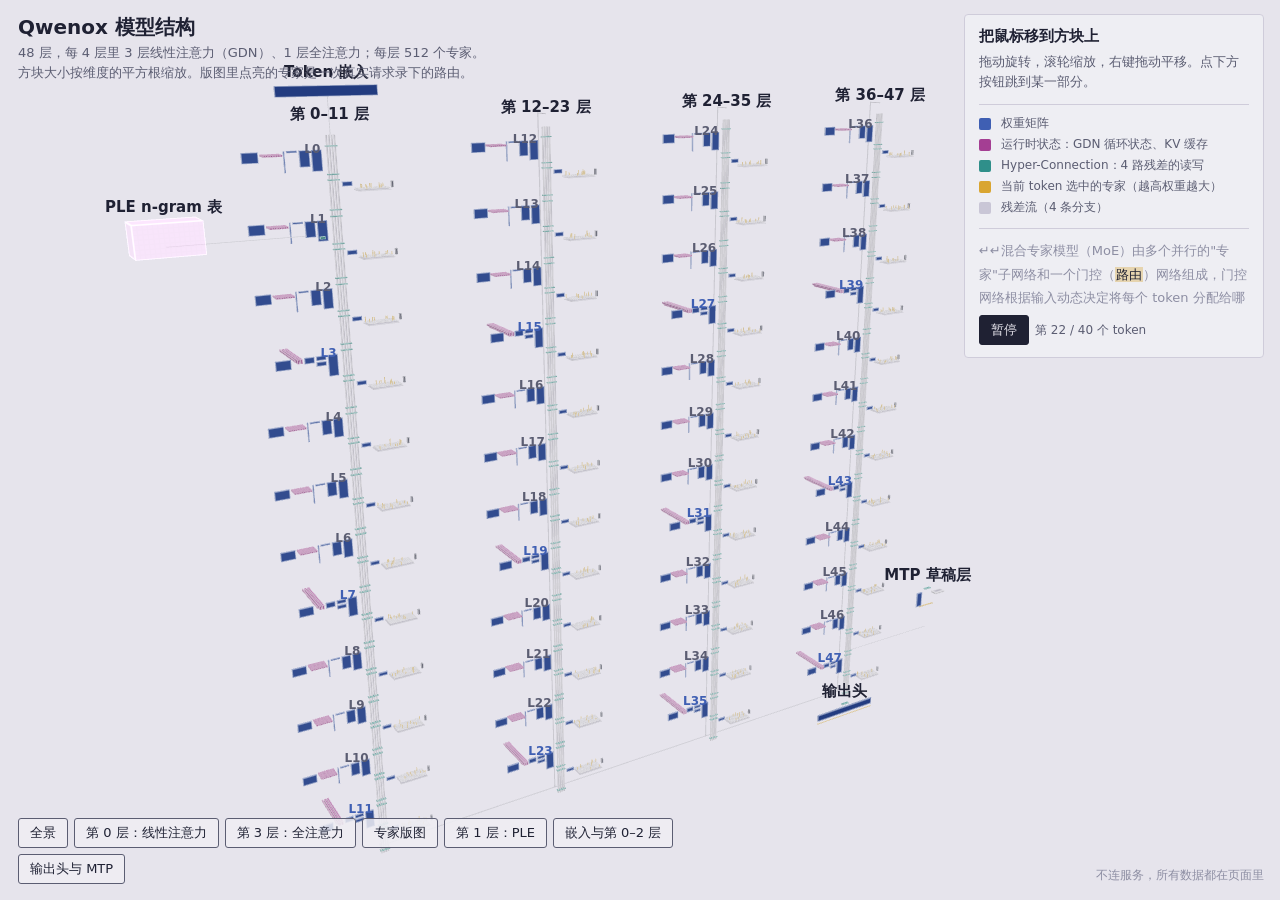
==== src/api/static/viz-model.html @ 62e860eb "api: 可视化页面由 API 托管（/viz-live、/viz-model）+ 控制台入口 运行视图与模型结构 3D 页挪到 src/api/static/（编译时嵌入），控制台底部 导航新增「运" ====
<!doctype html>
<html lang="zh-CN">
<head>
<meta charset="utf-8">
<meta name="viewport" content="width=device-width, initial-scale=1">
<title>Qwenox 模型结构</title>
<style>
:root {
  color-scheme: light;
  --wafer: #e6e4ec; --ink: #1f2133; --ink2: #5b5d72; --ink3: #8d8ea3;
  --line: #cfccda; --panel: rgba(239,238,244,.94);
  --blue: #3f5fb3; --mag: #a43e93; --teal: #2f8f8a; --gold: #d9a531;
  font-family: "PingFang SC", "Hiragino Sans GB", "Microsoft YaHei", system-ui, sans-serif;
  font-variant-numeric: tabular-nums;
}
* { box-sizing: border-box; }
html, body { margin: 0; height: 100%; background: var(--wafer); color: var(--ink); overflow: hidden; font-size: 14px; }
canvas#gl { position: fixed; inset: 0; width: 100%; height: 100%; display: block; cursor: grab; }
canvas#gl.drag { cursor: grabbing; }
#labels { position: fixed; inset: 0; pointer-events: none; overflow: hidden; }
.lb { position: absolute; transform: translate(-50%, -100%); white-space: nowrap; font-size: 12px; color: var(--ink2); }
.lb.sec { font-size: 15px; font-weight: 600; color: var(--ink); }
.lb.ly { font-size: 12px; font-weight: 600; color: var(--ink2); transform: translate(-100%, -50%); }
.lb.ly.qsa { color: var(--blue); }

header { position: fixed; left: 18px; top: 14px; max-width: 520px; pointer-events: none; }
h1 { font-size: 20px; font-weight: 600; margin: 0 0 2px; }
header p { margin: 0; color: var(--ink2); font-size: 13px; line-height: 1.5; }

nav { position: fixed; left: 18px; bottom: 16px; display: flex; gap: 6px; flex-wrap: wrap; max-width: 60vw; }
button {
  font: inherit; font-size: 13px; padding: 5px 11px; border: 1px solid var(--ink2);
  background: rgba(239,238,244,.85); color: var(--ink); border-radius: 3px; cursor: pointer;
}
button[aria-pressed=true] { background: var(--ink); color: var(--wafer); border-color: var(--ink); }
:focus-visible { outline: 2px solid var(--blue); outline-offset: 2px; }

aside { position: fixed; right: 16px; top: 14px; width: 300px; background: var(--panel); border: 1px solid var(--line); border-radius: 4px; padding: 12px 14px; }
aside h2 { font-size: 15px; margin: 0 0 4px; font-weight: 600; }
aside .shape { color: var(--blue); font-size: 13px; margin-bottom: 6px; }
aside .desc { color: var(--ink2); font-size: 13px; line-height: 1.55; }
.legend { margin-top: 12px; padding-top: 10px; border-top: 1px solid var(--line); display: grid; grid-template-columns: 14px 1fr; gap: 4px 8px; font-size: 12px; color: var(--ink2); align-items: center; }
.legend i { width: 12px; height: 12px; border-radius: 2px; display: block; }
.tok { margin-top: 12px; padding-top: 10px; border-top: 1px solid var(--line); font-size: 13px; }
.tok .line { line-height: 1.8; color: var(--ink3); word-break: break-all; }
.tok .line b { color: var(--ink); background: rgba(217,165,49,.35); font-weight: 400; padding: 0 1px; }
.tok .ctl { display: flex; gap: 6px; margin-top: 6px; align-items: center; color: var(--ink2); font-size: 12px; }
.hint { position: fixed; right: 16px; bottom: 16px; color: var(--ink3); font-size: 12px; text-align: right; line-height: 1.5; }
.nogl { position: fixed; inset: 0; display: none; place-items: center; color: var(--ink2); }
</style>
</head>
<body>
<canvas id="gl"></canvas>
<div id="labels"></div>
<header>
  <h1>Qwenox 模型结构</h1>
  <p>48 层，每 4 层里 3 层线性注意力（GDN）、1 层全注意力；每层 512 个专家。<br>方块大小按维度的平方根缩放。版图里点亮的专家是一次真实请求录下的路由。</p>
</header>
<aside>
  <h2 id="i-name">把鼠标移到方块上</h2>
  <div class="shape" id="i-shape"></div>
  <div class="desc" id="i-desc">拖动旋转，滚轮缩放，右键拖动平移。点下方按钮跳到某一部分。</div>
  <div class="legend">
    <i style="background:#3f5fb3"></i><span>权重矩阵</span>
    <i style="background:#a43e93"></i><span>运行时状态：GDN 循环状态、KV 缓存</span>
    <i style="background:#2f8f8a"></i><span>Hyper-Connection：4 路残差的读写</span>
    <i style="background:#d9a531"></i><span>当前 token 选中的专家（越高权重越大）</span>
    <i style="background:#c9c6d6"></i><span>残差流（4 条分支）</span>
  </div>
  <div class="tok">
    <div class="line" id="tokline"></div>
    <div class="ctl"><button id="play" type="button" aria-pressed="true">暂停</button><span id="tokinfo"></span></div>
  </div>
</aside>
<nav id="nav"></nav>
<div class="hint">不连服务，所有数据都在页面里</div>
<div class="nogl" id="nogl">这个浏览器没有 WebGL2，无法显示 3D 视图。</div>

<script>
"use strict";
const ROUTES = [{"t":"\n\n","e":[333,351,214,249,315,109,261,90,88,148,32,383,97,235,74,193,400,206,130,306,372,357,5,89,114,222,295,4,59,60,249,182,205,408,335,394,177,269,293,507,465,325,506,156,28,344,252,59,496,257,236,468,292,98,263,446,436,49,142,190,112,285,165,13,144,201,185,233,283,505,438,242,288,158,452,60,199,239,191,163,175,87,191,11,283,449,425,458,319,262,443,111,361,58,68,376,214,142,502,139,177,203,240,28,107,495,126,508,211,263,371,273,197,234,165,154,189,84,48,456,459,228,37,290,390,160,63,288,217,265,286,385,50,352,387,91,93,273,423,461,127,476,486,383,506,212,314,335,14,473,289,346,169,306,6,426,494,178,193,199,480,23,278,91,299,163,243,189,231,58,381,372,68,488,499,305,72,422,61,209,49,212,370,471,184,264,211,91,250,291,145,26,192,377,315,37,174,162,170,31,344,258,55,457,15,109,78,507,477,287,508,100,215,418,255,474,150,392,220,131,81,345,223,41,30,195,287,293,57,86,390,0,118,146,257,82,233,163,356,372,283,175,131,87,191,11,115,509,318,449,443,361,111,58,130,395,376,214,0,142,211,177,263,424,400,240,82,445,157,330,197,181,456,234,270,346,84,371,388,406,459,217,265,160,288,140,228,390,290,234,385,50,352,423,37,427,286,328,101,93,476,383,314,82,160,127,47,212,486,33,169,185,449,70,193,37,346,22,100,272,163,480,91,23,333,405,216,399,235,403,68,488,265,72,299,305,272,499,61,372,91,212,370,250,305,291,184,264,211,471,26,63,37,145,212,225,277,315,162,356,507,170,287,34,155,335,401,215,65,78,508,215,100,220,232,41,287,464,91,474,293,81,287,77,175,78,270,264,223,114,95,390,185,114,105,292,462,234,120,257,151,91,280,222,311,349,434,240,76,56,48,226,449,437,16,5,266,435,441,253,220,393,87,212,432,287,309,259,471,323,226,177,293,290,186,199,85,346,325,355,263,222,277,56,3,276,423,309,218,180,329,271,139,256,236,463,192,92,58,195,171,306,449,238,137,49,160,485,173,183,430,197,5,198,130,32,116,191,267,312],"w":[111,38,23,21,17,13,12,11,5,5,59,51,38,22,19,17,14,13,13,9,87,47,24,21,17,14,13,12,11,10,39,39,38,34,22,22,20,17,16,9,53,43,33,25,21,18,17,16,15,14,51,36,34,22,21,20,18,18,18,17,51,44,41,30,21,16,14,14,13,11,71,31,23,23,22,20,18,18,18,11,49,43,41,34,23,19,15,12,10,10,42,38,32,31,25,24,21,18,15,11,49,38,33,29,23,18,18,16,16,15,73,35,29,21,18,17,17,15,15,15,75,37,25,24,19,18,18,17,12,10,60,40,35,29,20,18,16,16,13,9,50,37,30,26,23,22,21,17,15,13,42,40,30,26,26,22,19,18,17,14,42,40,29,29,24,23,20,19,14,14,36,35,33,33,26,23,20,19,17,11,38,35,34,30,29,27,21,19,12,11,72,41,23,23,19,18,17,15,14,14,46,46,29,29,27,21,17,17,15,9,52,49,43,23,21,16,14,13,13,12,38,32,32,29,27,25,23,23,15,12,58,37,29,26,25,22,15,15,15,13,35,31,29,28,26,24,24,23,19,18,73,36,34,29,17,14,14,13,13,12,118,24,24,16,15,15,12,11,10,10,49,48,35,24,22,20,18,14,13,12,52,42,38,29,24,18,17,13,13,10,36,35,34,31,30,21,20,20,15,14,53,46,43,25,18,16,14,14,13,12,100,26,24,21,18,17,16,13,10,10,57,51,28,22,21,19,17,16,12,12,41,30,29,27,26,25,21,20,18,17,40,35,33,26,25,22,19,19,19,18,66,37,25,21,20,18,18,17,17,16,56,50,34,28,24,14,13,12,12,11,45,40,32,30,27,22,16,15,14,14,37,34,28,26,25,23,23,22,19,18,52,36,26,23,22,20,19,19,19,19,43,35,30,29,23,20,19,19,19,17,45,43,28,25,23,23,20,17,17,15,52,42,27,26,23,21,20,15,15,13,45,39,27,26,23,21,19,19,18,18,48,35,33,29,24,23,19,16,14,13,46,29,27,24,23,22,22,21,20,20,40,30,25,25,25,24,23,23,21,19,49,41,36,29,20,19,16,16,15,14]},{"t":"混合","e":[365,374,440,173,187,344,47,397,93,113,459,104,352,205,60,225,369,474,320,157,371,430,96,503,18,86,167,316,349,36,49,103,437,363,45,120,68,130,142,289,272,482,436,266,104,30,221,505,129,113,212,322,85,491,405,355,134,293,210,387,486,285,325,297,267,95,103,148,218,56,35,509,195,2,401,78,508,71,363,471,365,308,49,181,470,355,175,191,183,422,258,67,17,446,71,68,463,286,304,361,176,345,173,393,130,240,177,163,331,361,9,234,371,270,84,500,197,249,456,165,459,290,145,444,52,228,177,63,82,265,423,50,385,399,473,264,427,461,286,352,127,383,160,476,486,82,314,249,500,33,169,70,449,346,22,193,322,37,166,100,480,91,216,163,333,8,399,405,235,454,488,68,299,381,265,499,61,305,72,374,185,314,80,211,405,284,212,305,370,264,26,145,37,315,63,225,434,30,170,22,258,170,344,155,507,78,65,17,34,55,215,286,508,100,471,43,498,279,98,463,423,392,252,480,456,279,287,412,301,344,234,292,0,233,257,434,185,105,356,118,318,470,131,175,160,463,283,115,57,12,443,71,111,427,194,361,376,0,67,395,400,211,393,345,176,240,173,263,177,416,9,181,197,234,456,270,38,346,214,422,265,459,145,444,288,52,160,228,290,182,328,352,427,101,506,423,50,390,37,385,383,476,299,47,160,33,82,249,500,365,169,391,185,449,220,51,22,221,291,193,244,91,163,216,480,300,405,403,333,399,488,72,272,381,466,61,68,299,499,265,379,185,345,473,450,80,314,196,289,418,328,502,347,263,31,25,428,45,138,162,170,34,155,401,65,6,202,470,298,369,286,471,279,498,4,200,473,129,162,448,423,480,392,252,310,356,431,130,380,286,234,114,103,245,120,185,352,496,258,48,280,311,48,318,352,100,492,56,150,349,16,19,348,328,21,384,37,272,289,286,402,250,266,235,272,392,270,108,64,203,293,166,380,226,493,145,353,289,193,338,30,202,90,160,111,438,76,402,378,170,488,139,487,236,256,177,293,60,113,367,139,247,111,279,232,379,300,330,403,151,486,211,308,35,443,219,116,129,399,242],"w":[42,38,30,26,21,21,20,20,19,18,51,32,29,28,26,21,19,19,15,15,48,44,35,30,20,18,16,16,14,13,60,36,32,23,22,19,17,16,15,15,114,22,20,18,14,14,14,14,13,12,57,36,35,20,19,19,18,18,17,16,72,43,35,26,15,14,14,13,12,11,45,39,29,27,26,25,18,16,15,15,32,31,28,26,24,24,24,24,23,19,40,34,30,29,25,24,23,18,17,16,43,42,30,29,26,25,17,17,13,13,61,48,36,24,16,15,14,14,14,13,50,32,31,25,22,20,19,19,19,17,40,39,38,26,20,20,19,18,18,18,46,40,32,30,23,21,20,15,14,13,64,40,37,23,20,15,14,14,13,13,52,37,36,33,20,17,16,15,15,14,38,32,27,26,25,23,23,22,20,19,57,30,25,23,22,21,21,20,19,18,73,37,23,23,18,18,18,17,14,13,55,49,27,26,25,23,13,13,12,11,40,39,37,32,21,20,19,17,16,16,53,33,30,27,25,22,18,17,16,15,51,35,30,22,22,21,21,20,17,15,33,31,30,28,28,22,21,21,20,20,71,27,25,25,21,18,18,18,16,15,35,34,32,31,31,23,21,19,15,13,44,42,32,32,25,24,16,14,13,12,37,36,34,32,25,21,19,17,17,17,67,27,26,26,25,21,19,15,15,15,45,34,28,26,25,25,22,18,16,16,82,44,22,19,17,16,14,14,13,13,31,30,29,28,26,25,25,24,22,15,46,35,29,28,24,23,22,18,17,14,53,36,31,28,23,19,18,17,15,15,35,33,31,27,23,23,22,22,21,19,72,52,34,22,15,14,12,12,12,11,58,46,26,24,22,21,15,15,14,14,64,54,30,23,17,15,14,14,12,12,56,39,29,26,21,20,20,17,14,14,71,36,26,23,21,16,16,16,15,15,37,37,33,29,28,27,22,15,14,14,67,35,28,21,20,20,19,17,15,14,47,37,25,24,21,21,20,20,20,20,64,29,28,20,20,20,20,20,18,17,52,36,23,22,21,21,21,20,20,19,77,26,20,20,20,20,19,18,18,17,55,41,39,22,20,19,17,15,14,13]},{"t":"专家","e":[123,343,386,398,314,365,64,92,51,47,352,143,459,474,45,185,267,93,467,429,96,86,192,260,167,138,265,267,302,408,49,103,363,45,437,120,66,132,68,341,272,482,505,30,266,213,221,129,48,97,322,405,212,85,387,491,363,293,355,497,384,486,39,297,248,296,267,325,46,215,35,401,195,78,509,364,2,37,363,237,199,355,217,492,112,249,237,507,331,440,274,262,420,17,49,302,337,126,259,183,307,351,317,234,143,282,365,361,346,50,168,87,392,33,86,438,194,246,170,178,51,216,151,10,318,40,466,165,2,0,40,394,485,92,167,344,36,370,187,173,498,300,56,462,341,46,93,292,348,320,211,51,220,495,321,291,494,262,310,65,28,470,250,187,300,482,175,297,220,440,463,401,215,16,442,90,457,81,187,152,418,379,484,270,80,280,366,161,392,487,147,45,314,307,81,24,19,100,281,510,34,170,310,437,349,459,155,369,298,148,471,478,286,438,4,359,370,479,162,386,423,252,310,480,25,380,260,431,102,503,185,114,120,103,245,162,496,477,172,292,199,355,440,237,492,112,365,249,217,427,262,302,274,49,420,160,17,337,471,242,307,365,317,50,351,293,143,361,234,346,87,168,392,33,86,201,246,177,438,193,51,151,318,216,177,10,40,2,372,46,40,485,92,502,253,435,344,418,200,296,56,300,341,130,299,46,93,320,498,262,211,321,220,51,495,216,494,65,262,249,300,28,250,470,482,220,187,175,297,433,16,463,401,102,224,457,90,215,187,442,379,418,80,484,270,366,252,280,161,345,151,347,45,328,502,307,428,147,331,81,34,170,470,401,155,369,202,362,65,6,286,471,279,4,146,162,478,386,370,348,423,392,480,252,25,310,260,380,3,130,114,234,103,245,496,185,120,228,104,337,280,222,349,56,352,318,165,311,502,100,16,19,83,328,348,272,436,253,117,125,266,235,402,98,250,108,478,109,244,493,293,166,220,177,494,319,493,193,42,145,30,203,3,111,90,402,66,138,107,360,488,139,386,509,256,236,177,487,60,98,108,139,306,328,379,300,163,302,232,485,219,486,129,503,5,443,211,462,35,367],"w":[44,36,34,25,23,22,21,17,17,16,79,33,32,31,15,14,14,13,12,12,43,35,28,25,24,22,20,20,19,19,79,39,25,22,21,18,14,14,12,11,121,26,16,15,15,14,12,12,12,11,51,43,31,23,21,21,17,16,16,15,80,38,30,21,16,15,15,14,13,13,70,48,34,30,23,13,12,9,8,8,82,77,18,12,12,12,12,10,10,10,38,33,28,28,25,24,23,23,20,13,82,28,23,22,18,18,17,17,16,14,50,35,27,26,26,21,19,19,17,15,43,37,28,27,25,22,22,21,16,15,82,33,28,27,23,14,13,12,11,11,68,41,35,25,19,18,14,13,13,11,40,38,36,29,28,19,17,17,16,16,46,36,30,26,25,25,19,17,16,15,49,39,32,29,21,21,18,17,15,15,52,42,31,24,24,22,22,14,12,11,45,40,34,27,26,21,17,15,15,14,76,45,25,21,18,17,15,15,12,12,76,29,27,23,21,21,18,15,14,13,57,32,30,24,23,20,20,20,14,14,50,44,31,28,25,23,18,13,13,10,66,40,31,24,19,18,17,17,12,11,40,38,34,31,27,19,18,18,15,15,101,24,19,18,18,17,16,15,14,13,50,33,30,29,26,21,19,18,16,14,40,35,30,29,25,24,19,19,17,16,68,32,28,23,19,18,18,18,17,14,50,42,26,22,21,21,19,18,18,18,42,42,32,29,27,19,17,17,16,14,59,51,22,21,21,21,18,16,15,13,43,40,33,28,22,21,20,18,14,14,64,51,39,20,17,14,14,13,12,10,37,35,30,27,25,24,20,20,18,18,65,42,26,24,19,18,17,15,15,14,46,45,32,25,25,17,17,16,16,16,58,33,29,26,24,20,18,18,16,13,53,45,31,27,22,19,15,15,15,14,52,33,25,24,23,22,21,20,19,16,63,38,32,27,21,17,15,15,13,12,44,37,32,27,23,22,19,18,17,16,64,36,22,20,20,20,19,19,19,18,39,34,33,29,24,21,20,20,18,18,51,35,29,27,22,20,19,19,17,17,33,31,27,27,25,24,23,23,22,21,85,39,21,19,16,16,15,15,15,14]},{"t":"模型","e":[451,343,52,64,314,47,471,161,492,497,352,185,279,474,441,119,342,143,459,381,319,265,96,256,74,117,86,167,127,313,49,45,103,363,142,437,235,289,120,229,272,266,505,482,309,213,30,436,9,425,85,134,491,322,405,212,447,355,191,192,455,407,267,357,296,39,26,297,11,244,35,401,2,509,364,250,37,78,400,314,355,365,373,492,161,199,217,381,399,422,302,259,49,420,183,67,17,205,286,30,346,480,32,307,361,78,408,193,267,393,438,86,246,9,177,371,33,392,229,240,91,372,136,444,318,40,70,302,345,2,40,250,36,418,177,394,64,153,385,167,56,299,498,439,130,268,215,64,88,46,211,495,321,51,494,220,65,291,216,503,300,187,28,463,482,440,250,433,341,49,102,457,215,90,463,187,218,351,477,224,80,410,379,484,487,418,506,170,450,117,147,328,331,25,347,263,361,81,307,225,34,170,401,10,190,349,459,486,155,226,471,286,279,348,438,146,162,182,386,412,392,3,503,130,25,423,372,20,304,469,234,292,185,103,114,496,245,120,435,478,365,161,492,355,49,434,373,170,466,399,286,302,17,49,67,420,259,80,258,380,346,393,274,361,176,27,345,480,172,365,9,86,246,438,33,177,234,240,371,201,444,40,91,372,177,288,192,136,70,2,40,390,385,177,418,80,511,250,435,328,299,504,56,500,130,242,498,37,38,268,220,211,51,495,321,291,296,143,494,503,300,28,187,463,482,433,49,175,216,505,102,463,477,457,90,16,466,381,351,215,379,410,450,80,260,418,145,345,331,170,263,147,328,331,361,314,25,273,151,347,170,34,310,401,287,155,10,459,13,5,286,182,348,471,463,438,279,146,162,56,392,25,423,130,3,372,503,469,240,45,185,114,245,443,292,103,120,162,33,296,222,352,76,280,349,165,318,297,311,434,16,19,112,405,328,272,509,83,262,348,98,244,125,11,116,266,250,498,280,481,293,177,199,186,481,166,144,220,362,179,3,309,203,138,30,259,180,428,498,438,488,378,139,386,60,427,192,463,175,256,256,108,379,449,306,461,238,160,485,163,312,432,422,309,191,499,198,335,271,32],"w":[48,48,33,21,20,18,17,17,17,16,56,36,28,24,21,21,21,17,16,16,68,41,40,24,17,17,14,12,12,12,69,27,25,24,24,20,18,18,16,15,114,24,21,20,16,15,12,12,11,11,49,35,32,32,21,21,18,17,15,14,61,30,29,28,26,19,18,17,15,13,55,44,35,26,19,19,17,17,11,11,40,34,34,28,27,26,18,17,16,16,51,46,37,22,22,22,17,15,12,11,57,36,22,21,21,21,20,20,19,19,33,32,32,31,26,23,21,20,19,18,41,39,32,24,23,22,21,19,17,17,89,29,27,18,18,17,15,15,14,13,45,41,35,24,23,22,19,17,15,14,68,49,29,29,20,16,14,10,10,10,50,50,48,29,17,14,13,13,12,9,47,44,36,29,27,19,14,13,13,13,39,35,34,27,26,24,20,19,16,15,51,40,35,33,26,20,15,13,12,11,58,54,33,24,20,16,13,13,13,12,38,34,34,30,29,22,20,16,15,15,54,46,29,27,26,25,16,11,10,10,47,40,33,27,25,22,22,15,12,12,36,28,28,27,25,25,23,23,20,19,55,47,24,24,20,18,17,17,17,15,41,39,37,29,22,22,17,17,16,15,56,40,34,24,21,19,18,15,14,14,56,30,27,26,26,24,18,17,17,14,76,36,22,20,18,17,17,17,17,15,57,28,26,25,24,22,20,20,18,17,48,40,32,32,30,16,15,15,13,13,81,36,25,20,20,16,16,14,14,14,43,35,29,28,26,21,20,20,18,16,59,34,34,27,24,18,17,16,13,13,45,43,33,26,25,21,20,16,15,12,44,36,33,30,26,21,20,17,16,13,42,39,32,32,21,20,19,19,17,15,49,39,36,35,22,18,16,15,13,12,51,39,29,26,25,20,17,16,16,16,55,33,30,27,23,20,18,18,16,16,48,30,30,29,22,22,21,18,18,16,49,42,31,30,19,19,18,16,15,15,48,35,33,26,25,19,18,18,17,17,62,38,32,19,18,18,18,17,17,17,39,34,27,24,24,23,22,22,20,20,30,29,29,26,26,25,24,23,22,21,53,34,32,31,26,20,17,15,14,14]},{"t":"（","e":[456,217,74,248,239,212,475,496,265,60,190,386,95,14,406,213,5,208,356,303,4,300,95,84,107,255,200,272,32,209,204,229,163,115,182,430,143,178,171,217,20,257,302,173,156,198,506,344,309,389,213,348,368,478,236,20,101,344,35,63,195,149,285,52,281,39,342,244,510,326,444,115,80,186,93,303,11,410,66,87,466,183,191,365,422,318,308,181,377,175,463,67,2,446,17,68,264,71,304,292,480,393,274,173,240,194,267,207,176,226,9,234,371,249,84,500,456,422,270,367,444,289,507,168,97,459,265,290,63,134,399,40,80,379,385,36,423,50,70,250,498,299,249,160,500,127,242,476,329,486,169,496,19,50,100,449,298,174,292,303,489,480,163,91,216,244,377,405,228,262,67,84,381,224,499,488,61,299,102,374,276,100,379,358,249,273,289,284,465,405,328,193,113,490,136,170,413,162,331,368,34,65,155,170,168,238,486,202,182,258,471,166,178,498,467,460,459,438,162,477,372,462,3,465,161,304,308,129,321,49,234,105,435,32,356,434,168,446,292,190,466,377,183,365,318,337,392,184,181,308,463,67,2,304,71,286,277,17,118,376,480,393,226,343,139,345,194,207,274,240,9,169,234,508,246,86,171,500,371,509,507,289,288,444,201,97,40,506,162,168,40,399,379,109,80,70,250,269,82,418,249,299,498,242,500,64,19,160,444,460,51,211,220,495,321,298,291,221,169,506,489,300,187,377,405,244,28,463,179,216,67,224,102,84,463,381,457,332,90,351,276,100,379,358,249,289,80,314,374,465,193,328,45,490,113,151,413,393,162,25,34,470,65,170,486,202,238,155,168,162,166,471,178,162,478,477,467,498,454,459,462,372,3,465,308,252,129,161,49,321,114,103,234,245,496,120,241,162,157,414,280,311,318,352,48,100,177,92,386,371,83,19,348,328,91,37,436,272,350,54,108,250,290,41,402,21,386,378,25,235,293,166,193,37,220,346,373,450,142,360,30,402,111,421,129,138,274,247,441,285,488,60,449,64,479,509,28,34,31,292,256,379,188,340,315,461,316,314,24,141,78,272,85,425,248,280,11,82,35,443],"w":[91,49,33,18,18,15,11,8,8,5,86,41,26,18,17,17,14,14,12,10,54,35,27,25,24,22,17,17,17,17,58,46,31,24,19,17,16,16,15,14,48,31,26,26,25,24,23,19,17,16,53,51,37,27,23,17,15,12,11,11,84,50,30,23,15,12,12,11,9,9,79,41,27,27,17,15,14,13,11,11,53,42,32,29,21,18,17,16,14,14,87,34,31,20,20,14,14,14,11,11,68,46,25,24,20,16,15,15,14,13,63,50,40,20,16,15,13,13,13,12,43,42,36,31,28,18,15,15,15,12,56,44,33,25,21,19,17,15,15,10,49,47,38,29,19,18,17,14,13,12,55,28,23,23,22,21,21,21,20,19,46,35,34,27,27,20,18,18,14,14,53,39,31,27,21,20,19,16,15,13,61,51,30,23,17,17,16,14,13,12,65,50,41,19,17,15,13,13,12,11,50,36,36,27,21,20,19,15,15,15,46,38,30,27,22,20,20,19,16,15,83,42,41,23,18,13,10,9,8,8,60,33,25,22,22,21,19,18,18,17,79,38,22,20,20,18,17,15,14,14,64,39,34,22,21,17,16,15,13,13,84,34,22,20,18,17,17,16,14,13,88,27,19,18,18,17,17,17,17,16,46,34,31,31,25,21,17,17,17,16,47,33,32,29,29,19,17,17,17,16,59,52,44,18,16,15,15,14,12,11,35,33,29,27,25,25,21,20,20,19,39,38,29,24,23,22,21,21,19,18,54,54,26,24,21,17,15,15,15,12,54,51,47,19,16,15,14,13,13,13,55,39,33,30,21,20,15,15,15,13,71,38,29,21,20,19,16,14,14,13,70,50,23,18,18,18,17,14,14,13,61,50,36,22,19,19,14,13,10,9,49,41,36,36,21,18,15,14,13,12,76,29,26,26,23,17,16,15,15,13,49,37,34,30,24,24,18,14,13,13,38,36,31,27,27,23,22,21,15,15,61,55,31,17,17,16,15,15,14,14,58,39,33,26,22,17,15,15,15,14,58,39,35,22,21,21,18,14,14,14,43,42,34,31,22,22,17,15,14,14,60,46,30,21,20,20,18,16,12,11]},{"t":"Mo","e":[440,367,460,37,366,339,15,179,340,500,14,69,352,154,122,42,91,118,401,298,492,349,477,54,86,375,260,64,181,152,49,103,45,437,85,218,120,340,363,142,272,505,482,266,213,30,436,330,221,309,322,212,405,216,210,387,491,447,85,463,39,299,51,486,399,169,267,297,46,238,35,508,78,401,87,294,37,403,2,69,355,199,466,365,237,183,492,373,284,112,420,302,49,262,337,17,259,332,183,30,343,139,307,365,234,282,50,317,351,247,246,87,86,33,392,168,438,170,177,169,216,177,10,145,372,36,51,151,189,466,92,253,40,334,427,154,365,511,435,36,56,46,88,197,130,183,93,300,283,341,211,65,216,494,495,220,321,296,503,51,28,324,482,187,470,300,250,341,175,455,16,284,401,215,442,193,306,54,69,463,484,418,419,361,5,209,80,358,179,467,19,24,510,307,147,141,314,250,431,253,310,437,93,459,170,327,493,97,469,28,166,288,471,120,478,251,438,162,200,483,400,364,372,511,504,301,324,11,380,399,120,245,103,496,58,185,387,183,162,241,440,112,237,427,86,492,249,67,199,305,302,337,242,460,420,169,262,32,160,239,307,293,143,427,317,234,32,303,8,282,87,168,465,233,312,392,383,198,438,404,80,151,216,249,10,158,225,241,40,152,334,92,253,365,401,449,384,202,275,154,56,46,294,37,320,292,153,130,215,289,211,216,220,495,65,321,249,266,81,503,28,482,300,470,323,187,324,173,220,175,16,401,442,193,284,101,204,306,426,230,484,419,407,179,345,32,311,52,144,158,314,238,307,151,19,24,282,399,147,141,437,459,310,272,327,93,504,8,170,28,288,478,166,162,477,471,286,505,179,429,6,364,400,11,361,394,399,346,380,423,245,103,120,443,114,183,4,496,162,185,280,318,352,76,311,434,179,297,165,100,415,348,328,19,272,405,437,233,87,80,224,493,172,386,374,429,250,259,244,324,293,166,177,199,362,450,432,193,220,463,350,30,297,441,438,160,3,402,203,76,488,61,221,481,168,60,0,31,509,79,357,294,215,290,438,427,289,379,123,346,433,99,78,443,316,242,448,129,507,0],"w":[52,44,44,28,19,18,18,12,10,10,52,42,35,28,19,19,16,16,16,11,42,40,32,32,27,22,17,16,15,12,72,31,24,21,20,18,18,17,17,16,106,24,18,17,16,16,16,15,14,14,42,32,28,27,25,22,22,20,20,16,67,38,30,22,20,19,16,16,14,13,47,40,34,32,23,19,17,17,15,11,60,57,39,18,16,15,15,12,12,11,56,36,30,30,21,19,18,17,15,12,69,36,29,21,20,20,19,15,14,12,40,38,31,31,30,22,19,17,14,14,43,35,33,32,28,21,17,17,15,14,54,50,49,23,18,16,15,13,9,9,75,29,23,21,19,18,18,18,17,17,49,35,34,31,29,22,15,15,13,12,58,40,32,26,20,20,17,16,14,13,47,40,35,29,28,17,16,15,14,14,46,37,32,30,21,21,18,18,18,15,39,37,30,27,23,21,21,21,19,15,48,41,34,29,21,18,17,16,16,16,41,39,35,24,23,21,21,20,15,15,44,42,28,26,22,21,21,18,17,15,56,55,45,24,17,15,13,12,9,9,63,49,39,22,19,17,14,11,10,10,48,47,38,32,26,16,14,13,12,10,84,35,32,31,22,13,11,10,10,10,43,32,30,25,24,23,22,20,19,18,72,48,25,21,20,16,15,14,12,11,52,37,33,33,29,16,15,14,14,12,44,37,31,26,21,20,19,19,19,19,50,44,36,32,24,18,13,13,13,12,60,29,28,24,21,20,20,19,18,17,60,33,30,25,23,19,18,18,16,13,73,46,26,24,18,17,13,13,13,12,41,35,28,25,24,23,21,21,19,17,41,34,32,28,27,23,22,18,15,15,62,37,25,23,21,20,18,17,16,16,71,32,25,23,19,18,17,17,16,16,44,37,37,32,23,19,18,15,15,14,45,43,38,35,20,17,16,15,13,13,46,46,37,30,25,15,15,15,13,13,34,30,27,26,26,26,24,22,21,20,60,45,35,23,18,18,17,14,12,12,58,38,31,26,19,18,18,16,16,15,56,35,30,23,21,20,19,18,17,16,63,29,28,24,23,22,19,17,16,15,45,36,28,27,26,20,20,18,18,17]},{"t":"E","e":[440,428,399,179,15,118,113,304,89,334,352,42,163,154,122,253,93,118,467,14,260,96,230,54,258,375,86,152,64,140,49,85,103,363,120,142,45,214,325,218,272,505,266,482,213,436,30,221,330,105,405,322,212,85,447,387,497,210,463,293,39,299,486,399,267,297,51,46,71,95,35,401,78,448,195,37,368,266,2,87,355,199,466,492,373,365,237,112,249,331,274,420,337,126,183,17,302,262,49,259,307,343,139,143,282,365,234,361,50,351,194,86,87,392,438,177,33,412,246,168,216,51,466,10,318,189,151,494,36,2,40,485,370,167,344,511,92,187,250,267,300,498,341,462,56,187,1,88,84,46,495,211,494,65,51,216,296,220,321,310,28,300,482,187,324,463,470,250,508,175,457,215,463,16,102,401,90,442,112,284,418,5,484,80,366,280,442,379,482,402,45,81,147,24,25,140,328,510,314,307,170,34,459,349,369,310,470,202,298,488,286,166,370,478,471,381,386,440,477,70,400,11,310,449,332,364,380,504,503,431,120,103,245,185,496,114,71,21,292,58,199,355,466,492,440,237,373,112,331,365,274,420,302,183,337,262,126,49,41,17,343,307,234,365,143,139,282,317,361,159,87,392,33,438,246,177,86,168,412,326,216,10,51,318,151,177,189,46,466,36,40,485,483,253,92,344,502,200,370,294,300,341,498,56,88,1,299,130,37,85,211,495,216,65,220,321,296,494,51,291,300,28,187,463,482,470,175,324,433,341,102,16,457,463,215,401,90,284,218,442,5,418,80,442,484,450,366,410,280,482,331,263,147,328,314,151,25,307,361,140,170,401,310,10,459,155,13,287,226,34,166,286,471,182,279,348,478,463,386,175,11,392,400,364,130,310,25,503,399,449,185,114,245,103,292,33,443,162,120,119,222,352,280,76,349,318,56,311,100,165,19,405,328,272,509,112,479,348,415,262,98,244,125,11,25,498,280,266,35,116,293,199,177,362,186,166,179,481,437,144,3,309,180,112,428,498,406,210,259,218,378,463,175,192,427,488,319,139,256,478,178,238,497,160,449,379,108,306,345,485,309,491,360,191,231,271,499,312,335,429],"w":[65,45,34,33,19,15,12,11,10,9,58,39,26,25,22,20,18,16,16,15,60,35,33,25,23,21,16,16,13,13,73,26,25,25,24,21,19,15,13,13,144,21,16,13,12,11,10,10,9,9,81,40,23,19,18,17,17,15,12,12,62,36,32,27,20,20,20,14,13,12,70,53,40,18,16,15,12,11,11,10,85,66,23,16,12,12,11,10,10,10,66,34,22,22,22,21,20,18,16,15,37,36,33,32,29,25,22,16,15,9,34,33,29,28,28,26,23,20,17,17,43,37,37,29,25,24,17,17,14,13,66,40,26,25,21,21,16,15,14,12,62,57,33,29,19,15,13,12,7,7,42,39,32,28,26,21,20,19,15,12,48,45,38,34,22,18,14,13,12,11,44,41,31,24,23,22,20,18,17,16,76,40,35,20,18,18,16,12,10,10,46,42,30,28,26,18,17,17,15,15,95,39,20,19,19,15,14,13,11,10,68,57,27,27,27,16,10,8,8,8,58,36,30,27,21,19,17,16,16,15,62,59,30,25,24,14,12,10,10,9,65,38,31,29,23,16,15,13,13,11,64,47,29,26,24,16,14,12,11,11,38,37,34,33,32,20,20,17,13,11,42,37,31,30,25,22,20,20,15,13,36,36,35,26,25,24,22,18,18,14,80,41,21,18,17,17,16,15,15,15,52,42,30,27,24,20,18,16,12,12,41,37,30,29,27,22,20,18,16,14,94,35,23,18,18,16,14,14,12,10,48,45,36,28,23,21,16,14,12,12,73,45,30,28,23,13,11,11,11,9,46,39,29,26,23,22,19,18,16,16,68,42,33,21,18,17,15,14,14,13,51,50,32,26,24,22,13,13,12,11,51,35,35,31,26,22,18,13,12,12,51,45,30,24,21,19,18,16,16,15,64,34,31,26,22,18,15,15,15,15,44,32,32,27,24,20,19,19,19,18,47,38,27,26,22,22,22,20,17,15,52,49,33,21,19,18,17,16,15,15,64,38,22,21,19,19,19,18,17,17,44,28,27,26,26,25,23,21,17,17,45,35,29,24,23,23,22,19,18,17,45,37,34,29,27,24,18,15,13,11]},{"t":"）","e":[172,183,239,329,69,482,475,31,102,450,462,52,276,95,142,166,63,356,497,129,467,95,107,195,84,255,338,272,209,116,229,330,197,405,465,398,177,217,468,49,452,198,384,243,156,173,257,344,506,388,20,196,113,459,236,331,350,481,35,491,149,282,285,299,326,66,357,352,52,39,182,378,66,469,148,90,303,436,35,476,191,365,318,170,466,283,161,399,308,422,463,446,67,2,464,304,17,0,71,286,274,393,139,343,436,173,58,480,331,176,9,234,371,86,456,500,367,270,165,197,444,459,202,290,228,479,63,143,82,40,40,385,390,171,427,423,36,50,56,282,299,504,33,160,498,500,383,127,37,268,169,51,70,193,22,291,449,220,296,340,91,216,480,333,163,399,300,405,244,277,488,466,381,72,499,477,61,372,299,265,233,428,284,450,260,405,145,95,314,410,26,263,147,331,225,245,25,315,30,145,170,258,155,401,78,10,287,17,13,344,348,182,286,412,496,279,97,108,463,31,130,392,366,469,45,11,456,485,288,398,292,185,119,33,118,257,435,478,382,296,170,399,318,448,160,463,275,365,462,191,443,0,446,2,286,194,71,304,67,503,393,400,345,173,172,176,416,424,211,243,9,234,456,181,270,38,197,214,339,343,444,288,459,228,265,397,217,143,182,458,427,328,506,352,101,390,423,72,40,418,33,299,454,351,500,383,294,242,37,38,220,211,321,51,391,495,291,352,262,503,300,28,216,210,250,244,470,175,482,49,16,466,477,401,442,72,488,90,218,351,331,450,284,32,92,233,91,260,384,199,147,314,263,361,328,151,282,24,273,440,170,310,401,459,287,10,5,226,437,349,182,56,478,348,463,40,175,247,286,217,130,392,469,366,45,25,11,315,398,311,185,114,443,245,103,120,162,292,33,496,352,280,222,76,318,485,100,297,311,179,19,405,328,272,509,262,348,479,415,112,98,244,11,125,116,324,481,28,449,135,293,199,177,166,362,360,186,179,193,144,3,309,180,112,406,259,498,428,353,210,378,463,192,139,488,175,427,319,256,92,238,449,160,108,306,345,28,485,309,478,312,499,309,32,432,191,198,130,5,335],"w":[85,44,30,24,16,14,12,12,9,8,106,40,35,16,12,10,9,9,9,9,76,33,31,31,19,18,13,12,12,11,92,32,29,17,16,16,14,13,13,13,35,31,27,26,26,25,24,21,20,20,95,52,24,22,14,11,11,8,8,8,85,47,28,17,15,15,14,13,11,10,51,43,32,23,20,19,18,18,16,15,50,39,37,36,20,16,15,14,14,13,40,36,29,29,22,21,21,20,19,18,51,48,36,34,18,16,15,13,12,11,78,57,23,18,18,15,12,12,12,11,104,24,24,19,18,18,14,12,11,11,54,32,31,25,24,21,20,17,16,15,58,44,32,28,24,19,15,13,12,10,71,28,27,26,23,19,16,15,14,14,47,34,31,23,22,22,21,21,18,15,33,32,30,28,25,25,24,21,19,19,42,36,27,27,25,25,19,19,18,17,57,36,33,29,19,18,16,16,15,15,59,55,28,26,19,18,15,14,11,10,53,40,32,28,25,20,15,15,14,14,53,53,29,24,21,20,17,16,12,10,65,42,31,27,23,15,14,13,12,12,59,35,34,22,22,21,18,16,16,14,37,35,27,26,24,24,22,22,21,18,55,33,28,27,24,21,19,17,15,15,53,50,30,28,23,20,15,13,12,11,98,26,19,18,17,17,16,15,15,14,68,52,30,23,15,15,15,14,13,13,53,47,30,22,22,18,16,15,15,15,53,32,28,27,25,24,18,17,16,15,49,30,29,29,22,22,21,18,18,18,55,34,33,27,20,19,19,17,17,16,39,35,26,24,24,23,22,21,20,20,66,42,33,28,17,15,14,14,13,13,43,39,32,28,27,23,18,17,15,14,51,31,31,27,26,24,19,18,15,13,48,42,27,26,25,24,17,16,16,14,49,42,41,29,23,17,15,15,14,11,42,37,35,26,22,20,19,19,18,16,46,33,32,24,23,22,19,19,19,17,54,40,29,29,21,19,17,17,15,14,64,31,27,26,24,20,20,15,15,13,53,38,28,25,21,19,19,18,18,17,36,32,27,26,26,24,23,21,20,20,42,34,29,28,22,22,21,21,19,17,62,31,27,26,24,24,24,13,13,10]},{"t":"由","e":[209,96,462,264,219,255,17,325,101,23,265,370,503,236,95,293,87,56,96,9,493,142,414,106,264,507,253,20,84,311,229,430,264,252,246,212,49,237,104,197,391,468,288,405,371,161,471,272,192,102,20,424,116,437,284,493,379,53,331,143,371,130,266,307,285,462,5,149,52,269,72,259,128,257,405,75,66,35,77,381,399,170,275,161,191,318,373,492,448,11,49,259,302,464,194,2,505,239,33,304,393,173,172,490,176,207,3,345,494,427,9,234,377,343,88,168,21,325,33,87,444,105,198,157,395,55,502,316,278,40,202,427,277,474,418,92,390,36,257,77,299,283,56,273,500,351,498,294,285,33,220,211,51,291,495,321,310,65,503,102,300,28,187,482,463,244,250,175,173,49,16,265,90,477,53,125,187,463,401,442,81,32,123,93,484,430,122,284,231,52,147,263,314,328,313,498,361,25,46,26,310,13,170,437,459,136,401,93,394,278,34,227,120,478,470,277,97,148,88,416,444,323,176,245,168,228,370,114,453,58,185,245,114,103,120,118,443,292,482,162,399,275,170,127,177,249,434,492,112,161,302,337,286,391,262,2,239,369,304,49,393,173,490,3,345,494,176,307,172,427,9,234,377,343,168,198,374,33,261,193,105,444,395,198,502,288,157,55,316,40,427,92,202,80,506,328,277,120,40,418,283,320,294,292,56,76,455,299,46,33,220,211,495,321,216,291,249,65,51,352,28,300,187,250,175,482,323,220,297,470,16,265,401,442,53,187,284,193,62,0,32,122,81,484,123,468,52,246,430,417,314,147,24,141,151,307,250,253,242,12,437,310,13,459,272,469,136,394,504,82,478,34,227,238,208,119,162,419,148,438,444,323,176,245,228,114,453,16,58,370,103,185,245,114,120,162,496,241,183,449,318,179,280,352,311,100,485,505,76,314,19,328,415,348,272,88,439,35,233,80,280,7,429,374,172,250,135,358,214,324,293,362,193,199,166,177,450,107,360,220,72,347,180,96,264,112,165,30,3,253,488,139,92,463,192,389,195,256,438,319,238,494,173,449,183,160,28,306,485,137,197,335,167,5,198,116,429,267,10,35],"w":[63,37,34,28,23,22,17,13,10,9,65,45,42,36,16,12,12,9,9,9,78,32,29,21,20,19,16,16,13,12,109,26,23,17,17,16,14,13,10,10,41,39,36,32,22,19,18,18,16,15,97,51,31,22,11,10,9,8,8,8,42,36,33,30,25,23,22,16,15,13,57,39,36,35,29,22,15,9,8,6,53,38,38,23,22,21,19,15,14,12,33,33,30,26,26,24,24,20,19,19,54,47,28,28,23,19,18,14,14,12,57,53,21,21,20,20,19,17,14,13,57,42,36,31,29,17,14,10,9,9,46,39,38,23,23,21,20,16,15,15,59,31,28,23,22,21,20,17,17,17,61,42,28,25,25,24,15,13,12,11,62,46,31,22,18,16,16,15,14,14,45,32,31,25,23,22,20,20,19,17,57,52,35,22,19,16,16,15,13,11,86,30,26,24,22,18,14,12,12,11,48,48,32,24,22,20,17,15,15,14,59,34,29,27,25,21,17,17,13,13,56,37,37,30,20,20,18,17,11,8,72,30,24,23,21,20,17,17,16,15,75,46,21,19,18,17,16,15,14,13,36,32,31,26,25,23,22,21,21,18,38,37,35,32,25,20,19,18,17,15,46,44,36,35,18,16,16,15,15,14,51,45,33,27,24,19,16,15,14,11,63,31,30,28,27,27,16,14,11,10,39,29,27,26,26,23,23,22,21,20,65,51,28,25,21,15,13,13,12,12,64,29,27,25,21,21,20,17,16,16,72,43,33,24,17,15,14,14,13,11,44,40,37,29,29,24,16,13,12,12,52,44,25,24,21,20,20,17,16,16,71,32,26,24,22,17,16,16,15,15,60,48,25,21,20,19,17,16,14,14,42,42,37,36,23,19,17,14,12,11,42,41,40,33,26,18,17,15,12,9,42,40,40,39,24,16,16,14,13,12,39,33,33,31,28,26,20,18,14,12,92,22,21,20,19,18,17,15,15,15,53,33,30,29,28,21,17,17,14,13,36,34,33,31,29,20,20,18,17,16,36,30,30,29,27,26,21,21,19,16,38,33,28,27,25,25,20,20,20,19,63,36,32,28,19,18,17,14,14,13]},{"t":"多个","e":[124,392,56,149,150,411,111,234,405,473,264,385,251,482,237,104,71,87,110,244,142,215,481,468,293,251,503,10,321,243,216,49,397,229,103,104,176,437,363,120,391,495,314,272,499,349,436,144,359,482,284,270,233,373,322,85,346,411,355,331,486,248,354,479,98,297,312,277,499,132,35,274,195,390,206,509,491,0,466,339,399,86,427,249,237,492,112,288,317,440,262,242,337,302,460,49,420,259,239,30,307,459,293,91,317,60,427,393,354,106,168,87,474,233,343,377,297,71,438,198,351,93,271,444,165,343,419,105,157,151,92,277,41,384,486,238,202,482,80,506,320,76,56,292,46,283,348,93,354,500,220,211,495,321,51,216,291,262,65,102,28,470,187,482,250,175,397,300,220,323,16,401,187,193,442,284,0,125,437,215,484,216,220,323,231,52,489,472,122,311,147,314,223,242,24,307,19,160,20,113,437,8,310,459,469,272,278,136,504,279,119,492,162,478,208,301,417,238,459,32,141,335,163,419,177,137,176,323,58,92,185,245,114,162,103,120,241,172,4,496,399,427,86,112,237,440,249,386,288,432,242,302,262,337,49,460,420,471,160,231,307,293,459,427,317,60,91,82,87,120,87,474,377,343,233,465,410,168,131,198,151,351,271,105,165,343,93,444,372,419,92,277,384,486,80,506,40,482,47,328,76,46,320,56,351,93,191,153,292,354,211,220,321,495,216,65,51,503,249,291,28,250,482,470,297,220,187,175,300,397,16,187,193,401,442,284,0,477,81,230,216,484,323,220,122,95,472,32,180,330,314,147,24,253,307,440,223,151,135,242,437,459,8,469,310,272,504,92,10,303,478,119,162,492,208,238,298,417,459,301,335,323,176,141,419,137,177,107,58,163,245,103,185,114,120,162,241,496,183,178,318,179,352,280,485,311,100,165,505,406,328,19,415,348,272,439,233,35,264,80,358,31,374,28,135,244,386,280,324,389,293,362,166,193,177,107,450,174,179,186,72,165,264,180,30,160,112,3,93,378,488,91,139,92,319,463,192,467,417,256,183,173,238,449,494,160,137,306,120,485,167,116,197,5,198,32,130,312,161,429],"w":[56,25,25,24,24,23,22,20,20,15,57,39,38,28,20,19,17,15,11,11,60,45,32,29,21,19,16,14,11,10,41,37,35,25,25,22,20,17,17,16,67,42,36,35,21,13,11,10,10,10,95,50,35,18,14,11,9,8,7,7,61,37,33,20,20,19,17,16,16,15,43,36,32,31,24,22,22,17,15,13,111,21,21,19,17,15,14,12,12,11,47,46,41,40,17,16,14,12,11,11,66,41,26,24,23,16,16,15,14,14,65,34,25,23,23,19,18,17,16,14,43,36,34,26,25,24,19,17,16,16,70,56,31,19,17,15,14,13,11,11,60,49,30,29,24,17,12,12,12,11,62,44,26,22,20,19,16,16,16,14,66,33,26,23,20,19,17,17,17,16,67,42,32,29,21,15,14,14,12,10,59,55,33,28,16,15,13,13,13,10,92,66,25,14,13,12,10,8,8,7,80,37,28,27,20,15,13,12,11,11,43,35,29,28,26,22,21,18,18,16,33,33,31,27,26,25,24,24,20,12,65,34,30,26,21,19,16,15,15,14,42,39,35,25,24,21,20,17,17,14,52,48,32,24,22,21,15,15,14,13,84,49,27,19,18,16,13,11,10,8,46,29,29,29,27,24,22,17,16,16,52,44,33,22,21,20,19,18,15,11,59,29,28,25,25,19,19,17,16,16,42,36,35,32,23,21,18,17,17,15,54,42,34,33,24,16,15,14,12,11,62,36,27,22,21,20,20,17,16,16,57,43,32,27,25,18,17,14,13,9,59,42,37,26,18,17,16,16,13,11,52,50,26,24,24,17,17,15,14,14,40,40,32,30,25,22,22,19,12,12,70,36,28,26,24,22,15,13,12,10,35,32,32,29,28,24,23,18,18,17,43,43,34,34,29,23,15,14,11,9,44,43,39,36,24,21,14,13,11,10,40,37,36,34,21,21,19,18,15,14,45,40,33,25,25,20,17,17,17,17,53,43,32,28,20,19,18,15,14,12,47,36,33,24,22,20,19,19,18,17,42,31,27,26,26,24,23,20,19,19,40,32,30,27,26,23,20,20,19,18,46,38,31,30,26,20,17,17,16,14]},{"t":"并","e":[379,305,224,255,391,208,178,458,462,219,242,311,334,176,331,110,477,459,237,262,503,50,187,430,227,112,129,399,371,162,49,103,120,45,437,176,340,363,214,287,272,507,391,395,296,104,281,113,482,93,136,322,293,284,475,491,346,304,212,85,486,133,325,248,16,297,37,499,93,95,363,35,395,324,156,195,228,353,206,491,399,249,112,237,86,440,177,421,67,492,262,302,337,30,420,242,231,49,10,44,87,459,317,389,307,427,293,82,267,91,168,87,503,474,377,344,295,198,132,110,165,275,417,404,155,151,418,252,460,478,92,482,277,334,106,46,173,41,294,384,56,130,294,191,437,46,320,215,143,197,220,211,495,216,321,65,503,102,147,291,28,482,326,220,470,21,173,49,175,250,401,442,16,230,215,193,284,0,329,218,151,283,484,34,229,231,216,280,150,158,314,24,147,307,19,330,281,510,149,456,244,310,459,125,437,96,469,504,393,435,188,63,492,478,119,30,48,416,494,385,407,308,480,262,355,44,66,169,19,356,245,120,114,103,185,387,162,496,102,341,112,399,249,440,427,237,68,492,86,288,262,302,420,491,242,30,231,337,44,32,87,427,307,317,459,236,234,8,303,267,87,168,377,404,318,53,198,33,503,193,165,417,151,327,155,404,370,275,478,224,482,167,92,106,384,29,76,419,321,173,320,56,5,46,437,153,191,98,142,130,220,211,495,321,503,216,81,175,15,102,28,482,250,297,300,470,173,21,323,467,187,401,16,442,193,40,230,39,0,329,151,229,437,323,34,216,500,484,280,283,147,82,314,482,380,307,151,223,231,38,244,437,8,459,125,435,469,310,71,504,162,492,188,478,63,119,409,48,494,32,407,308,262,19,44,370,135,480,208,137,185,114,245,103,120,162,241,183,102,496,179,318,352,485,280,311,100,505,456,165,221,19,415,328,137,348,305,483,272,309,446,31,7,358,224,28,135,234,374,324,293,166,193,450,360,423,463,432,184,415,340,437,424,165,160,385,378,180,112,30,177,277,488,438,256,240,195,417,139,463,328,474,238,105,96,485,430,111,180,108,486,503,499,449,483,219,35,304,19,104],"w":[72,49,37,23,18,16,13,12,7,7,46,42,34,28,23,22,18,16,14,12,51,31,26,25,23,21,21,20,19,18,43,37,31,28,24,21,20,17,17,16,64,36,23,21,21,19,19,18,17,17,60,30,23,21,21,21,21,20,20,18,98,48,24,14,13,12,12,12,12,10,38,37,36,32,21,19,18,18,18,17,65,34,26,23,22,18,18,17,17,17,67,34,31,30,21,19,18,13,11,10,56,38,37,35,26,20,14,11,10,9,42,38,34,23,22,20,20,19,19,18,43,41,31,30,27,20,17,15,15,15,89,43,24,17,16,15,14,13,13,13,94,21,19,19,19,19,17,16,16,15,52,51,35,24,17,17,16,16,14,13,69,31,25,23,19,19,18,17,17,17,54,42,34,22,21,21,17,17,14,13,49,32,28,25,24,21,21,20,18,17,42,39,35,27,24,19,18,17,17,16,91,23,22,20,20,18,17,15,14,13,53,37,33,26,22,19,18,18,16,15,59,39,27,25,20,20,17,17,15,15,39,35,32,30,24,22,19,19,18,17,45,35,31,28,28,21,17,17,17,17,83,35,22,20,20,19,16,16,13,12,50,42,36,32,25,19,14,14,12,10,52,29,29,26,26,19,19,18,18,18,46,44,34,28,23,22,17,15,13,12,39,38,35,27,23,22,21,20,16,14,47,38,23,22,22,22,21,21,20,19,80,41,29,26,17,13,12,12,12,12,71,37,27,20,19,19,18,16,15,15,47,47,34,28,20,19,18,15,14,14,44,30,29,28,23,23,21,20,20,16,39,34,32,26,26,24,21,18,18,18,66,36,22,22,21,21,19,17,16,14,42,35,33,33,28,25,17,15,14,13,35,33,29,28,27,23,22,20,20,17,43,42,35,32,29,24,15,13,12,12,57,39,33,28,24,19,17,15,12,11,49,30,29,27,25,23,20,20,19,13,54,47,28,23,20,18,17,16,16,16,65,39,25,21,20,18,18,17,17,16,61,29,27,24,23,20,19,19,17,16,50,39,27,24,23,20,19,19,17,17,85,30,23,20,19,16,16,16,15,15,49,47,43,35,17,17,12,12,11,11]},{"t":"行的","e":[283,402,357,203,358,469,6,91,58,146,237,459,334,403,499,352,110,22,318,160,503,371,79,430,96,167,215,227,316,243,49,120,103,45,437,214,363,340,176,75,272,438,482,221,129,266,113,104,18,308,136,55,284,355,322,387,346,491,212,319,486,17,248,325,499,297,354,16,277,312,35,363,71,228,401,195,206,324,156,274,399,427,249,112,237,86,440,421,492,293,242,262,302,337,30,420,475,231,49,471,307,87,317,427,293,459,91,82,8,145,87,168,233,344,503,474,377,33,178,404,165,151,404,155,417,252,327,249,413,478,92,482,384,277,41,106,419,326,502,367,56,320,292,76,437,46,459,351,5,283,220,211,495,321,216,81,65,262,102,266,28,482,470,467,175,297,187,250,220,204,401,16,187,442,193,0,329,284,230,215,500,151,484,216,323,229,34,437,409,283,147,314,223,82,24,307,380,482,19,415,437,244,459,8,279,469,504,310,96,298,492,119,478,409,253,301,417,238,459,162,137,169,66,177,111,58,300,323,144,316,185,114,245,120,103,162,496,102,292,172,399,112,427,440,237,249,288,492,86,68,302,262,242,475,30,420,179,44,49,32,427,307,87,459,317,293,60,303,91,82,87,377,404,474,233,343,198,438,33,168,151,165,155,404,327,271,252,417,460,40,92,486,277,384,506,80,482,82,489,418,76,351,46,56,191,320,455,242,93,130,211,220,216,495,321,503,65,291,51,249,28,187,250,482,300,49,323,297,173,397,16,187,193,401,442,284,0,214,230,224,484,500,216,323,409,151,472,34,229,358,147,314,307,151,113,223,242,380,24,82,437,459,8,504,272,92,469,310,244,34,478,119,162,492,238,459,208,409,301,417,137,169,177,323,58,66,419,335,176,180,185,103,245,114,120,162,241,496,172,178,280,318,352,311,100,179,505,406,18,165,328,348,19,415,439,272,233,264,80,350,358,505,374,386,224,28,135,77,75,48,293,166,193,450,95,362,32,463,174,415,278,72,30,180,160,378,165,264,112,93,488,92,139,463,192,91,60,195,256,44,183,449,173,306,160,485,137,494,28,379,116,5,161,197,198,369,130,267,429,35],"w":[65,34,32,32,19,16,15,14,14,13,37,33,28,25,24,23,22,21,21,20,65,41,33,24,20,16,14,14,14,13,53,39,30,29,28,21,15,15,13,13,125,32,18,14,12,12,11,11,10,10,50,46,24,24,23,22,21,17,17,11,105,32,25,15,15,14,14,14,11,10,62,43,29,23,22,21,17,17,12,10,56,33,31,29,23,21,20,15,15,13,44,43,37,34,26,22,13,13,12,10,54,54,37,24,19,17,14,13,12,11,56,51,24,18,18,18,18,17,17,17,46,41,32,29,27,17,16,16,16,14,47,31,30,29,29,22,17,16,16,16,44,38,25,25,23,22,22,20,18,18,53,50,37,20,20,17,15,15,15,15,55,34,34,24,19,19,19,18,17,16,57,44,31,28,28,18,14,13,12,10,48,33,31,24,23,22,20,19,19,17,74,68,21,21,16,14,13,10,9,8,71,39,26,23,18,17,16,16,15,15,49,44,26,25,25,21,17,17,16,14,54,54,37,20,18,17,15,15,13,13,76,32,30,28,19,18,14,13,13,12,50,44,29,27,23,22,17,16,15,12,53,42,34,26,20,19,16,16,15,15,54,48,40,23,23,21,14,14,10,8,65,29,27,22,22,19,19,18,17,17,54,38,31,31,19,19,17,17,15,15,83,28,27,21,19,16,15,15,15,15,54,35,32,28,22,20,18,17,15,14,54,53,31,30,26,15,12,12,12,11,65,30,29,28,20,18,17,17,15,15,61,52,25,24,24,16,14,14,12,12,42,37,34,34,24,20,19,16,16,13,58,49,26,21,18,18,17,17,16,15,43,39,34,27,26,19,18,17,16,16,52,42,33,31,22,22,17,14,12,10,50,50,32,30,22,17,15,14,14,10,44,44,37,35,33,19,13,13,9,9,54,51,42,28,18,15,13,12,11,10,42,39,38,35,21,20,19,18,14,9,42,31,27,25,23,22,22,21,21,20,58,50,37,24,17,16,15,13,13,12,54,38,32,21,21,19,18,18,17,16,49,26,25,24,24,23,21,21,21,19,42,31,30,29,27,24,18,18,18,17,53,45,34,24,20,17,17,16,15,15]},{"t":"\"","e":[157,199,329,476,5,269,460,74,480,423,252,228,386,311,470,229,459,249,69,352,306,469,13,147,502,272,402,434,149,112,171,115,229,178,430,104,465,194,423,49,283,342,472,81,173,325,344,389,66,506,478,454,167,348,379,368,15,204,185,344,66,17,248,446,98,201,204,84,354,65,239,80,350,263,35,93,473,22,428,222,399,427,392,284,412,249,112,421,86,365,463,262,49,257,194,355,460,302,53,242,170,351,207,459,120,231,293,91,480,427,343,377,509,198,201,87,422,249,237,106,162,265,40,444,168,506,97,289,158,264,482,92,80,120,277,418,98,41,122,298,242,351,382,249,76,16,500,299,498,508,220,211,291,189,321,51,495,262,216,424,28,250,297,175,482,300,508,187,261,244,224,351,16,187,477,401,193,442,495,463,100,358,396,409,323,484,231,277,32,311,147,433,113,328,314,40,368,129,223,288,192,65,437,98,310,187,272,459,170,279,162,80,459,119,492,478,238,336,48,32,410,49,405,149,309,137,161,288,109,275,434,114,185,162,245,186,435,241,120,102,365,399,249,237,7,183,265,112,28,284,463,270,118,355,323,17,302,286,49,194,307,351,170,480,459,60,207,120,152,36,509,9,169,377,249,410,343,237,246,171,162,40,288,506,265,151,372,444,186,97,80,92,40,482,120,489,379,122,328,377,242,382,249,16,299,498,262,500,64,348,220,51,211,321,291,495,262,142,394,216,250,28,300,244,297,131,216,175,489,187,224,351,16,193,187,401,463,345,46,220,100,358,323,396,354,484,409,277,34,276,433,147,113,502,380,328,151,307,129,431,437,65,192,8,504,272,459,98,187,92,80,478,119,459,336,48,471,492,162,238,49,410,405,149,309,288,137,161,366,411,103,114,245,120,162,241,496,185,434,172,280,318,311,352,100,165,48,406,247,395,348,328,415,19,272,233,268,416,286,504,35,249,250,122,265,358,505,61,48,235,166,293,193,450,212,493,253,12,243,32,30,160,72,278,60,378,180,93,441,8,488,139,256,195,31,91,44,417,393,192,139,183,173,494,306,316,36,379,485,302,116,409,5,161,58,35,211,419,443,398],"w":[94,60,31,15,11,11,10,8,8,7,47,39,38,34,26,21,14,13,12,12,91,74,19,13,12,10,10,9,9,8,45,36,34,28,27,24,20,16,13,12,63,37,33,29,26,17,15,12,12,11,67,67,36,15,13,13,12,11,11,10,58,37,34,33,20,20,19,18,9,8,74,59,49,21,12,11,8,8,7,7,59,26,23,22,22,22,22,20,20,19,48,32,24,24,23,22,22,20,20,19,91,51,16,16,15,15,13,13,13,12,45,39,38,21,20,20,19,18,18,17,72,35,25,22,21,20,17,16,14,13,50,37,37,26,21,20,18,16,15,15,66,33,24,24,23,20,20,16,15,15,49,38,27,23,22,21,20,19,18,17,50,49,23,21,21,19,19,18,18,18,56,32,30,26,22,21,20,17,17,15,66,60,23,23,18,16,14,13,11,11,83,36,34,30,24,11,10,9,9,9,55,50,33,25,21,17,15,13,13,13,51,31,30,28,26,25,19,18,14,13,76,54,37,23,18,12,12,10,8,7,41,32,30,26,25,24,21,19,18,18,60,27,27,22,21,21,20,19,19,19,37,33,31,30,27,22,22,21,18,16,60,43,42,18,17,16,16,15,15,13,43,38,32,29,23,20,19,17,17,17,55,30,26,25,24,23,21,20,16,15,41,33,32,31,23,21,21,18,18,17,64,33,33,28,19,19,16,15,14,13,43,36,29,28,23,21,20,19,18,18,40,32,30,28,25,21,21,20,19,19,82,32,27,21,20,19,16,15,12,12,73,40,28,21,18,17,16,15,14,13,44,30,30,25,23,23,22,21,19,18,42,40,32,30,21,20,19,19,16,16,42,38,27,26,22,22,21,20,19,18,65,63,35,24,20,11,11,10,8,7,46,42,36,28,22,18,17,17,15,14,53,51,32,31,22,15,14,14,13,13,55,37,37,30,24,19,15,13,12,12,52,39,28,23,22,20,20,18,18,17,54,44,40,20,17,17,16,16,16,15,59,29,26,24,23,20,19,19,19,17,52,35,25,25,21,20,20,20,19,19,48,35,29,24,24,20,19,19,18,18,62,59,26,21,20,18,13,12,12,11]},{"t":"专家","e":[123,386,365,391,398,51,404,304,47,369,459,352,398,450,252,183,474,311,305,135,192,167,138,289,319,96,160,408,265,86,49,103,45,437,214,120,363,341,340,104,272,482,213,30,221,436,129,477,104,79,322,491,387,67,85,405,212,293,477,363,384,215,486,323,248,472,297,365,26,407,35,401,509,237,341,2,494,37,69,450,427,199,355,112,249,440,365,237,288,399,49,460,17,439,262,302,420,337,33,242,307,351,361,293,427,170,317,354,282,236,87,131,233,308,33,36,377,392,168,465,51,151,427,476,442,10,249,318,345,161,92,40,167,187,485,401,241,384,377,275,300,46,93,56,462,1,262,191,341,498,220,211,51,321,495,494,216,503,291,431,28,250,470,482,397,220,21,175,187,297,187,16,463,193,224,401,0,112,403,81,484,418,270,294,487,280,437,252,67,410,81,147,307,24,314,140,288,253,281,19,437,459,279,170,272,154,66,92,504,494,478,336,471,434,370,32,386,119,417,114,410,25,431,310,305,503,282,398,133,3,185,114,245,162,120,103,496,172,292,241,440,427,199,237,365,112,249,355,217,492,302,49,242,460,32,420,274,262,337,33,307,293,361,139,427,170,351,415,82,487,87,233,465,308,33,131,205,257,383,404,151,51,372,442,345,476,177,249,241,427,40,92,401,384,167,275,506,489,465,173,300,46,93,56,1,320,218,191,16,462,220,211,216,321,495,51,503,249,65,81,28,250,187,31,397,482,297,220,323,432,187,16,193,224,401,409,40,112,442,0,418,484,252,294,270,323,487,482,80,216,307,482,81,24,314,147,223,124,151,253,437,459,8,298,272,504,469,66,369,362,492,478,119,386,253,114,471,32,370,361,25,310,410,260,356,3,431,480,398,305,103,245,114,120,185,162,496,241,183,234,280,318,352,311,100,165,179,247,406,18,348,328,415,19,272,233,125,117,111,112,249,35,320,505,122,135,280,324,224,335,293,166,183,319,193,380,450,95,42,415,30,90,180,13,112,93,378,441,165,160,488,139,92,192,463,256,195,91,417,392,306,419,108,485,449,238,160,137,316,379,491,219,360,444,35,5,422,267,129,271],"w":[45,43,41,27,22,17,16,14,14,14,67,39,28,19,19,19,19,15,15,15,51,39,24,23,23,20,19,19,19,18,73,39,32,24,18,17,14,13,13,12,124,22,18,16,16,13,12,12,11,11,53,31,29,24,23,23,22,18,16,16,57,50,26,24,19,18,17,15,15,14,84,32,24,23,19,17,16,14,13,12,56,38,36,26,20,18,17,17,15,12,41,35,32,27,24,24,19,19,18,16,120,39,23,14,13,11,11,10,7,7,49,43,40,28,18,16,16,16,15,14,64,47,28,24,19,16,16,15,13,13,70,41,35,19,17,16,15,15,14,14,43,37,32,30,26,22,21,16,15,14,48,42,28,26,26,21,20,16,15,14,58,36,29,25,23,22,17,16,15,13,49,30,29,29,28,26,18,16,16,14,54,52,27,24,24,16,15,15,15,15,54,34,28,28,26,20,19,18,15,13,67,33,21,21,21,19,19,19,18,17,41,33,33,27,25,24,20,19,16,16,43,38,32,31,25,20,19,16,16,15,51,36,34,26,26,24,16,15,15,13,43,42,36,23,22,22,21,16,15,14,52,33,30,27,21,20,20,19,17,16,112,32,28,18,15,13,13,11,7,7,60,42,23,22,19,19,18,18,18,17,62,49,25,23,19,17,17,16,15,12,57,41,34,24,23,19,18,14,13,12,41,33,31,29,28,23,21,18,18,14,57,46,32,29,23,14,14,13,13,12,53,43,24,22,22,21,20,17,16,16,51,38,35,27,24,19,18,15,14,14,68,35,30,21,20,18,17,17,15,15,35,34,27,26,26,24,23,20,20,19,39,31,29,26,26,24,20,20,20,19,48,34,33,31,29,19,18,18,13,11,46,40,29,24,22,21,19,19,18,17,48,42,39,28,23,20,17,16,11,10,56,52,36,30,21,17,15,10,9,9,44,42,38,36,24,17,15,14,13,13,43,35,30,28,23,22,20,19,18,17,61,54,25,25,20,19,15,14,11,11,41,28,27,26,24,24,23,22,22,18,46,26,25,25,24,24,24,23,21,16,33,29,28,28,26,25,25,21,20,20,61,40,30,23,22,19,16,15,15,13]},{"t":"\"","e":[329,157,1,199,172,69,60,445,5,273,166,462,228,464,52,276,142,148,323,49,467,469,112,450,160,95,368,261,107,14,398,104,229,171,49,311,103,127,72,241,283,472,452,81,243,92,384,144,119,256,459,196,478,454,491,368,212,477,387,72,66,248,323,149,215,384,17,342,98,407,436,341,182,35,237,378,69,494,18,401,427,399,112,249,365,288,412,237,440,284,242,460,302,49,262,33,337,389,420,463,351,170,307,293,91,60,274,487,139,193,233,87,377,168,509,465,297,438,404,193,202,444,479,476,249,151,40,372,158,345,92,384,40,294,277,401,180,418,36,377,320,262,93,46,299,76,56,504,432,28,220,211,216,495,321,262,503,291,65,102,28,31,250,482,470,115,397,297,175,467,187,401,40,16,193,409,453,112,371,266,233,410,323,67,216,484,487,418,428,478,147,314,81,38,24,445,506,307,19,331,437,351,297,315,170,436,252,190,10,310,492,119,386,32,253,417,478,370,114,434,366,3,25,133,473,398,310,102,392,169,185,114,245,292,120,162,496,322,55,172,399,427,112,396,440,249,86,254,492,288,475,302,389,286,242,118,492,182,262,147,307,293,274,36,427,487,60,108,393,82,410,509,3,404,374,357,274,198,377,9,444,202,151,372,288,86,186,368,40,338,506,101,92,80,40,47,120,275,489,328,218,432,382,320,46,16,262,497,299,504,220,391,211,231,321,291,216,495,262,503,31,403,28,250,300,297,210,482,326,175,187,40,16,401,266,442,112,193,224,409,53,323,233,216,410,484,34,487,418,500,147,314,506,38,24,223,129,482,307,151,437,8,459,272,310,504,469,298,92,349,119,492,478,253,386,459,417,227,32,238,366,25,473,310,3,240,398,335,169,137,103,245,114,120,185,162,496,241,183,234,280,318,352,311,179,100,165,406,18,411,328,19,348,415,272,233,264,439,80,350,505,280,135,250,320,358,48,122,28,324,293,166,193,450,362,183,95,32,415,463,30,180,13,378,93,165,112,72,160,278,488,92,463,192,91,195,139,417,256,60,306,449,485,160,183,137,108,494,238,28,116,5,161,219,198,432,267,35,429,197],"w":[106,32,31,18,16,12,11,10,9,8,91,48,26,19,13,12,12,11,11,11,63,61,40,16,15,13,12,12,12,11,44,34,33,30,24,19,19,18,17,17,59,42,36,32,22,21,12,11,11,10,66,43,38,26,16,16,13,13,12,11,79,33,28,22,21,20,16,14,13,11,40,38,30,29,29,20,19,18,17,16,51,45,30,26,21,18,17,17,16,16,39,34,30,30,28,24,20,18,16,16,52,50,37,25,17,17,16,14,14,13,45,34,29,25,25,22,20,19,18,18,70,35,33,20,18,18,17,16,15,13,73,27,27,23,21,21,19,16,14,14,36,30,28,26,26,25,23,21,21,20,63,35,29,22,20,19,17,17,17,16,54,36,26,23,21,21,21,19,18,16,41,34,31,29,27,26,19,19,15,14,46,41,26,24,24,23,23,18,15,15,49,48,38,27,20,17,15,15,14,12,50,33,25,25,23,22,21,21,18,18,47,35,31,28,25,25,17,16,16,14,73,34,33,23,20,17,16,14,13,13,62,27,25,22,22,22,20,19,18,18,40,31,27,25,24,24,23,21,21,20,36,32,29,28,26,24,21,21,21,19,52,38,33,22,21,20,19,17,17,15,49,44,23,22,21,20,20,19,19,18,48,47,40,21,19,18,17,15,15,15,31,30,28,27,27,25,24,24,21,19,39,38,34,31,23,21,19,18,16,16,45,38,32,26,22,22,18,18,17,17,62,31,31,28,20,18,17,16,16,16,58,43,31,25,21,18,18,16,13,13,43,41,40,29,19,18,18,18,15,15,36,35,29,25,24,23,22,21,21,19,45,38,30,25,24,23,19,18,17,15,47,45,38,23,22,21,16,15,15,14,59,44,31,24,21,18,16,15,14,13,50,41,33,32,28,18,17,15,11,10,55,51,39,29,19,18,13,11,10,9,45,40,40,33,24,20,15,15,15,10,35,30,30,28,27,23,21,21,21,20,64,56,28,20,18,17,16,12,12,11,47,29,25,25,25,24,24,20,19,19,47,28,26,26,25,23,22,22,20,17,37,30,29,26,25,24,23,22,22,17,47,46,32,30,21,18,18,16,14,13]},{"t":"子","e":[17,223,255,289,325,314,42,123,309,187,459,185,441,279,252,135,305,352,45,119,55,265,227,435,96,251,187,127,167,431,49,103,120,437,176,340,385,363,45,68,272,482,30,104,477,129,9,221,456,503,322,358,491,387,212,449,85,372,293,404,148,486,133,248,323,297,455,407,384,95,35,395,37,235,301,228,360,471,274,508,399,427,254,381,217,112,249,237,440,288,302,262,242,460,231,30,49,177,127,99,376,307,170,187,193,436,487,293,122,60,509,87,168,233,404,377,198,18,170,410,155,252,442,151,372,404,275,158,165,127,277,92,294,384,502,64,196,180,80,350,46,56,76,273,292,93,348,320,351,16,220,211,495,321,216,262,291,102,310,249,28,482,470,250,187,397,175,49,21,220,16,187,193,401,442,220,284,0,403,323,484,323,34,216,280,403,283,500,311,494,147,314,165,82,307,223,81,253,40,482,244,437,310,272,459,125,349,279,8,504,129,119,63,478,492,253,32,459,162,364,355,390,480,300,66,15,310,356,286,14,114,245,185,120,103,162,241,496,107,434,399,237,217,254,112,427,249,440,492,288,302,49,460,242,323,179,389,262,10,32,307,193,88,487,60,376,408,293,78,427,509,87,465,438,377,308,18,372,198,327,151,372,155,442,404,252,40,327,275,345,92,277,384,167,489,80,40,64,200,502,46,56,130,292,191,389,215,439,299,273,211,495,220,216,321,65,291,51,249,503,28,187,250,482,300,173,470,49,323,21,16,187,193,442,401,284,40,216,409,218,403,484,323,34,252,270,216,487,437,500,314,307,165,82,482,147,259,81,151,38,244,8,437,272,459,504,310,66,34,362,478,63,119,386,492,129,253,227,114,32,355,390,480,310,356,335,286,431,66,308,103,245,114,120,185,496,162,241,234,183,280,318,352,311,165,100,179,406,411,18,328,19,348,415,272,233,221,439,252,80,320,200,489,446,135,122,505,358,191,189,293,166,193,183,380,450,432,95,415,362,211,30,13,180,165,378,93,340,112,90,488,192,177,463,195,92,256,417,91,139,306,108,449,238,328,160,485,494,137,28,219,5,161,116,503,35,429,267,97,353],"w":[49,38,37,28,20,19,18,16,15,15,40,35,30,29,28,23,23,19,15,14,36,33,31,30,24,23,22,22,17,16,69,33,24,24,20,18,18,17,17,16,102,30,17,17,16,15,15,14,14,14,58,42,30,23,22,18,16,16,15,15,81,33,31,19,17,16,16,15,14,12,52,30,30,26,24,22,22,18,16,15,38,38,33,30,25,20,20,19,18,15,38,38,33,28,23,21,20,18,18,18,38,38,29,27,24,24,22,21,16,16,41,33,33,32,21,21,19,18,18,18,55,37,24,24,21,20,20,19,18,17,46,43,26,25,22,19,19,19,19,18,40,30,29,26,25,24,22,21,21,19,47,46,31,28,25,17,16,16,16,14,69,28,27,22,21,20,18,17,16,16,57,55,35,28,25,13,11,11,10,10,44,39,36,26,21,21,19,18,15,15,72,45,41,23,15,15,12,11,11,9,55,46,27,26,22,17,17,16,15,13,48,43,33,30,29,21,17,14,11,10,86,29,29,22,17,17,15,15,13,12,45,42,39,30,29,21,14,13,11,10,43,29,28,26,24,23,22,22,22,15,76,25,24,22,20,20,19,17,17,16,76,30,27,25,19,18,16,15,15,14,55,29,27,25,23,23,21,18,17,17,52,32,28,27,24,20,19,19,18,17,49,28,26,26,23,23,21,21,19,19,45,45,27,25,22,19,18,18,17,17,62,39,38,30,23,15,13,12,12,11,64,30,30,29,26,18,16,15,14,13,54,37,30,29,25,20,18,16,15,12,41,40,30,30,22,21,21,18,16,15,42,31,30,25,24,22,22,21,21,17,60,31,29,27,25,20,18,16,15,14,49,33,32,25,25,22,20,19,17,14,63,33,28,26,26,20,16,15,15,14,53,40,39,24,24,19,18,16,12,10,62,48,35,32,19,19,12,10,9,9,50,43,41,33,23,17,16,11,11,10,47,37,36,26,26,19,19,18,14,14,69,57,22,20,19,18,13,12,12,12,89,22,22,20,19,17,17,17,17,16,44,28,27,25,24,23,23,22,20,20,33,31,31,28,27,25,25,20,18,17,58,48,29,25,21,19,17,15,12,12]},{"t":"网络","e":[187,471,161,417,358,314,63,343,92,283,143,352,459,26,305,22,185,179,252,45,256,96,317,265,55,167,117,138,352,28,49,103,176,214,45,75,120,437,104,392,272,482,266,221,105,157,505,425,30,129,322,85,491,387,212,150,404,134,358,264,148,486,296,407,26,248,384,297,423,393,35,37,401,314,364,250,235,301,400,2,427,399,249,440,112,237,492,86,288,507,302,49,420,242,30,262,179,127,99,32,307,78,193,346,408,487,236,427,293,267,87,168,438,33,465,404,308,257,51,233,91,345,151,121,331,408,136,318,388,152,92,167,384,277,180,64,418,377,294,71,46,56,142,215,191,420,320,389,93,509,220,211,495,216,321,503,102,291,51,262,28,187,482,250,470,49,173,220,21,297,187,16,193,401,40,371,409,442,453,220,410,484,67,487,416,117,280,506,216,170,314,147,81,445,24,371,307,19,38,16,297,437,315,436,469,10,459,170,310,506,182,386,417,348,400,32,31,146,478,227,3,25,19,209,503,414,392,133,10,240,185,74,155,120,245,401,478,139,96,114,399,427,112,86,249,396,237,288,440,492,302,242,389,262,337,420,460,32,30,127,307,78,193,293,346,60,487,427,82,88,87,465,410,3,193,438,168,404,308,198,151,345,479,91,136,202,372,408,121,75,92,384,489,275,40,420,401,173,238,167,320,432,56,278,46,16,504,191,285,93,220,211,321,216,495,503,473,291,352,65,28,31,250,297,220,175,300,323,482,431,40,401,266,187,16,409,230,442,112,193,53,410,487,67,189,484,322,216,489,52,38,24,314,506,415,431,280,307,330,151,213,310,459,325,297,469,504,436,488,92,398,182,386,478,227,179,65,162,348,32,25,19,3,31,502,335,209,169,240,398,139,245,185,114,162,443,103,174,120,183,179,76,318,352,434,505,280,165,297,222,415,112,328,272,348,119,262,19,405,3,320,200,205,135,172,481,122,244,324,62,293,177,199,179,362,320,193,166,415,450,180,13,165,112,353,378,259,253,93,3,92,192,463,488,319,195,58,91,256,38,436,238,449,306,137,108,160,366,485,368,363,432,10,32,198,312,5,422,335,219],"w":[52,34,30,26,22,19,19,18,18,16,42,37,28,27,25,23,20,19,18,18,67,39,32,23,22,18,14,14,13,13,76,33,26,24,18,17,17,16,15,14,115,20,20,15,15,15,15,14,14,12,52,47,26,25,20,18,18,17,16,16,60,26,26,25,22,22,21,18,18,16,64,29,29,26,23,21,21,16,15,11,42,37,31,29,26,23,19,16,16,15,74,30,24,22,22,19,17,16,16,16,77,36,28,20,18,18,16,15,14,13,61,30,26,25,23,21,19,18,16,16,54,42,25,24,23,20,20,16,16,15,63,37,36,25,18,16,16,16,15,14,42,38,34,24,23,22,20,19,18,15,56,47,31,29,22,15,15,14,14,13,54,32,28,25,24,20,18,18,17,17,49,34,28,27,26,25,23,16,15,13,40,40,33,28,20,20,20,20,18,16,64,42,30,20,19,18,17,16,16,13,40,34,29,27,24,21,21,20,19,19,40,37,31,26,26,25,22,19,16,15,51,43,31,29,27,18,17,15,13,12,41,34,32,24,23,23,21,21,18,18,47,37,33,25,23,22,19,18,17,15,47,43,30,30,21,21,18,15,15,14,43,41,39,32,21,18,18,16,14,13,34,31,27,25,24,24,24,22,22,21,53,38,28,26,23,22,20,15,15,15,51,35,26,25,24,22,20,18,18,18,49,41,25,25,21,21,20,18,17,17,60,41,28,25,20,20,16,16,14,14,50,35,29,26,23,23,19,17,16,16,41,35,33,29,28,21,18,17,17,16,44,43,34,26,25,21,17,16,15,15,34,32,27,27,25,25,24,23,19,19,36,31,27,26,24,23,22,22,22,21,42,41,31,31,27,20,18,17,15,14,52,46,27,24,20,20,18,18,17,13,37,34,33,27,24,22,22,20,19,17,48,38,37,25,23,21,17,17,16,14,37,35,31,29,25,22,22,19,18,17,44,36,34,28,25,20,19,18,17,15,43,39,34,24,22,20,20,19,17,16,37,36,35,24,23,22,21,19,19,18,32,32,30,30,26,23,22,20,20,20,57,28,26,24,24,23,23,17,16,15,55,35,33,28,21,21,18,15,15,14]},{"t":"和一个","e":[46,124,379,111,56,411,96,310,381,135,176,242,87,71,456,162,477,334,80,331,10,363,293,468,142,162,442,50,307,251,216,430,49,397,104,510,176,103,392,120,391,495,417,192,507,499,428,296,359,272,373,27,416,475,270,55,116,331,437,258,349,208,263,248,180,98,253,189,140,342,231,323,82,308,405,0,274,491,390,280,111,442,399,357,86,402,432,59,268,237,262,206,328,34,337,242,177,471,302,491,180,60,410,459,91,427,156,441,362,376,168,243,99,343,465,87,404,377,71,77,378,206,351,135,271,105,432,343,340,437,92,34,41,76,125,25,339,80,283,384,459,351,56,76,354,436,197,191,292,46,220,211,495,321,216,503,473,291,102,147,28,250,173,482,220,175,187,49,300,249,187,163,442,462,125,246,53,306,16,437,164,435,213,323,122,32,485,85,231,484,147,314,24,67,280,503,242,431,113,483,325,504,459,488,278,92,136,349,42,478,414,492,208,154,238,21,271,119,478,163,245,176,323,335,479,177,137,374,58,162,245,120,103,241,114,185,162,453,496,317,111,442,440,357,288,249,112,237,399,59,206,32,302,262,332,34,127,231,49,177,307,427,180,60,303,410,156,340,2,331,343,404,465,87,509,99,198,377,438,243,378,206,105,324,151,351,271,135,288,432,92,80,34,55,76,486,283,506,489,96,56,191,351,76,242,382,153,294,197,459,220,211,495,321,216,503,81,308,102,147,28,220,250,175,482,297,21,300,187,249,187,81,442,224,163,112,477,463,367,16,32,164,358,213,122,323,435,485,484,330,147,24,307,431,113,314,151,19,67,12,504,459,92,488,170,310,469,349,93,437,478,208,162,119,492,238,459,154,271,414,176,479,323,335,245,58,137,374,177,162,120,245,103,114,162,185,241,496,63,58,318,352,280,485,311,179,505,76,100,456,328,348,264,19,272,415,262,405,153,268,31,374,358,135,28,386,324,244,403,505,293,193,166,177,362,179,450,144,186,220,72,180,264,30,112,3,93,49,165,13,488,92,192,463,91,256,38,319,417,195,183,449,173,306,238,160,28,485,448,137,5,198,197,116,32,312,130,167,161,267],"w":[56,50,42,26,25,12,11,11,11,11,44,34,33,33,31,20,18,16,14,13,71,35,25,21,20,20,19,18,13,13,85,32,22,20,19,19,16,15,15,13,66,55,24,21,19,15,15,15,12,12,72,37,24,19,19,18,17,17,16,16,51,36,32,27,24,22,18,17,15,13,47,39,32,25,22,21,19,18,16,15,52,40,33,23,20,19,19,17,17,16,39,35,32,25,23,22,22,22,18,17,46,40,29,26,24,23,17,17,17,16,42,35,35,28,22,22,20,18,17,15,45,42,32,31,29,22,18,14,12,11,71,29,24,22,21,21,19,16,16,15,39,36,34,27,25,23,19,18,17,17,57,43,29,22,20,18,18,16,16,15,58,30,24,24,23,22,21,19,17,16,36,33,31,30,29,23,23,17,17,16,48,40,29,27,25,19,18,17,16,15,37,36,30,26,24,23,21,20,19,18,38,35,35,30,24,24,21,18,16,15,40,37,33,33,23,21,19,18,16,14,43,43,31,28,25,22,20,15,14,14,39,38,32,28,25,24,22,17,16,15,50,38,30,24,22,21,21,19,16,15,42,39,37,25,23,20,19,18,17,16,51,44,33,27,24,18,16,16,14,13,43,35,35,27,27,21,18,18,17,15,43,35,26,25,25,22,21,20,19,19,67,29,28,26,23,19,18,15,15,14,59,31,26,23,22,22,21,20,16,16,60,52,26,25,24,15,15,14,13,11,76,31,25,23,22,18,15,15,15,15,35,34,29,27,27,22,21,21,19,19,32,30,29,29,26,25,25,23,20,15,41,38,31,28,27,22,21,16,16,16,44,37,26,25,23,23,21,19,18,18,46,31,26,25,22,22,21,21,21,19,37,36,33,31,26,24,22,20,17,10,46,44,41,28,22,18,17,14,13,13,49,37,32,28,23,20,18,17,16,14,46,42,28,23,23,22,21,19,15,15,36,34,30,26,25,24,23,21,18,17,47,38,35,27,26,20,16,16,15,15,41,33,32,29,26,22,19,19,18,17,34,33,27,27,25,24,23,22,22,19,34,33,29,29,28,27,20,20,18,18,51,38,29,27,25,18,18,18,17,14]},{"t":"门","e":[471,391,223,51,352,360,42,40,344,58,352,405,459,311,84,334,179,6,267,218,227,96,55,187,167,86,376,76,317,410,49,103,437,214,340,45,363,120,289,75,272,482,221,459,425,409,157,93,456,129,387,477,322,173,212,347,363,405,32,141,133,103,297,497,49,325,46,121,486,393,35,401,367,471,37,143,395,73,133,297,440,199,112,288,355,237,399,421,249,331,179,302,231,332,41,10,336,420,262,345,307,427,178,351,236,87,317,282,152,234,87,170,131,404,11,377,392,410,105,465,151,161,372,51,120,388,427,354,10,158,167,92,187,80,40,45,197,482,398,29,300,56,191,462,46,1,93,187,498,41,220,211,216,147,473,503,495,321,275,102,28,220,22,175,247,250,323,173,21,249,463,81,215,201,220,303,112,367,187,230,484,437,403,418,270,280,74,151,106,34,81,40,24,307,489,19,149,147,124,314,154,125,504,494,488,34,92,459,218,349,471,63,188,492,479,478,48,222,162,336,310,355,480,511,356,431,380,389,361,188,120,103,114,245,228,241,496,185,172,178,440,112,288,249,392,237,199,355,476,492,302,17,32,332,359,420,373,231,49,345,307,427,351,303,139,236,60,178,152,331,170,410,509,404,87,249,169,392,246,465,151,51,161,372,40,442,288,241,388,85,167,40,92,80,187,394,465,489,419,377,300,382,56,191,187,16,5,242,249,1,220,211,216,495,321,503,473,308,15,102,28,220,187,250,297,175,300,22,326,323,224,112,187,463,40,457,456,409,367,201,403,270,418,252,484,473,379,437,34,482,506,124,81,307,489,45,502,56,428,431,154,504,298,369,459,92,349,125,213,412,492,471,253,478,386,119,114,162,63,222,310,480,356,431,380,423,354,44,3,260,103,120,245,114,496,228,162,241,157,185,280,318,311,352,100,351,29,395,462,219,328,348,272,68,19,278,483,415,80,162,446,505,122,224,320,324,270,135,189,266,166,293,193,42,25,202,183,380,97,450,90,30,340,13,203,112,93,437,472,378,177,277,488,417,256,92,192,195,116,463,474,328,98,306,108,485,160,449,221,137,486,503,219,449,35,129,104,419,429,453],"w":[49,46,25,25,23,21,20,17,16,14,51,38,35,33,26,22,14,14,12,12,37,36,33,32,24,22,19,18,17,17,79,42,22,18,17,17,16,16,14,13,109,22,18,17,16,16,15,15,14,13,41,39,36,23,22,21,20,19,18,17,38,37,33,28,24,23,22,20,15,15,51,38,34,33,27,16,16,14,13,12,67,39,28,23,22,18,17,16,13,13,34,33,30,27,24,22,22,22,21,20,73,41,24,21,17,17,16,15,15,15,59,43,26,21,21,18,17,17,17,17,43,39,33,28,23,23,18,17,16,16,54,44,24,23,20,20,18,18,17,17,42,37,33,26,23,22,20,18,18,16,43,34,33,25,24,23,22,18,17,16,56,32,25,23,22,22,21,18,18,17,44,35,28,26,22,22,21,19,19,18,42,38,34,33,32,21,16,13,13,12,36,35,32,28,26,25,20,19,18,16,50,28,28,25,24,24,22,22,17,16,47,33,28,27,25,23,22,17,17,17,84,30,28,25,21,18,14,13,12,12,51,33,28,27,27,21,19,18,17,15,71,39,26,23,22,21,17,13,12,12,38,38,34,25,23,21,21,19,18,17,108,30,22,21,17,12,12,11,11,11,37,35,34,28,27,19,19,19,19,18,43,39,37,32,31,18,16,13,13,13,40,36,32,32,23,22,19,18,17,16,35,35,33,32,22,20,20,19,19,19,60,43,27,25,24,19,16,16,13,13,69,25,25,23,21,21,19,18,18,16,57,38,33,28,20,17,17,16,15,14,51,44,39,22,21,16,16,16,15,14,37,32,32,26,23,23,22,22,20,20,56,38,28,25,22,20,18,17,16,15,37,36,29,28,27,21,21,19,19,19,78,44,29,20,19,17,12,12,12,12,56,44,40,24,18,16,16,15,13,13,62,56,37,28,16,14,11,11,10,10,54,48,26,23,20,20,19,16,16,12,41,39,30,25,22,22,21,20,18,17,56,54,26,22,20,18,17,16,13,13,47,33,30,28,21,21,20,19,18,18,44,33,30,24,24,21,21,20,19,19,49,42,30,24,21,21,20,19,15,15,102,30,29,27,14,12,12,10,10,10]},{"t":"控","e":[283,254,314,357,6,161,402,388,242,350,459,352,457,318,296,458,405,267,84,110,96,252,169,410,316,167,133,433,418,57,49,103,437,214,45,120,340,75,66,392,272,482,266,221,93,157,129,30,347,409,322,477,387,497,405,173,212,363,347,463,497,103,297,325,46,245,486,449,267,39,35,401,71,37,143,78,133,371,121,156,440,199,355,288,112,237,331,249,399,459,179,302,332,262,420,231,309,333,41,99,307,427,143,282,236,87,317,234,351,470,87,131,392,465,394,11,377,438,404,33,151,161,216,51,10,372,241,427,354,404,92,167,187,45,40,197,460,125,398,419,191,56,300,1,46,462,197,408,187,93,220,211,216,147,473,495,102,503,321,275,28,220,247,22,175,249,173,323,482,21,463,201,81,215,112,303,220,367,449,25,437,484,418,270,403,106,280,34,167,344,81,24,307,19,314,149,489,147,40,281,154,34,504,92,459,488,494,66,279,349,370,253,471,479,478,492,438,154,222,114,310,431,239,480,423,115,361,260,356,51,120,103,245,496,241,185,114,162,58,178,440,112,237,288,199,249,492,201,476,459,32,302,420,332,127,359,160,262,231,169,307,303,143,427,217,282,317,257,139,289,87,131,11,85,257,404,383,392,105,465,151,40,241,51,161,216,372,158,442,338,92,40,506,275,253,398,45,187,283,485,56,294,300,191,85,1,93,153,41,28,211,220,321,216,495,308,275,65,494,503,28,220,250,175,482,470,323,21,173,297,81,57,201,193,303,112,442,33,51,16,418,484,403,252,270,167,379,34,437,323,81,307,314,24,38,151,147,468,431,333,154,504,459,298,488,92,349,272,34,310,386,492,478,253,162,119,471,114,154,370,310,480,356,239,25,260,407,431,3,423,103,120,245,114,185,496,162,157,241,178,318,280,311,352,351,100,179,29,92,395,328,348,111,19,415,272,68,428,80,21,505,320,122,135,324,200,189,224,235,493,293,166,183,193,42,450,415,380,174,124,30,90,13,93,112,180,203,378,165,297,488,92,192,463,91,417,256,195,58,38,306,449,108,160,485,117,137,28,238,29,219,5,161,432,198,130,267,35,422,116],"w":[51,36,30,26,26,22,19,16,15,14,80,34,22,20,20,20,18,14,14,13,43,36,33,31,24,20,19,18,16,15,86,33,21,20,20,18,17,14,13,12,128,29,13,13,13,13,13,11,11,11,50,34,30,24,22,22,19,18,18,18,62,36,33,23,19,18,18,15,15,15,64,53,34,29,18,16,11,11,10,9,69,44,25,25,22,17,15,14,13,11,38,34,28,25,23,22,22,21,21,21,85,29,24,22,18,17,17,15,14,14,64,32,27,25,22,18,18,17,16,16,47,40,33,30,22,19,18,16,15,14,83,41,26,22,15,15,15,14,12,11,41,40,36,28,20,20,19,18,17,16,39,36,33,25,24,23,19,19,19,18,58,32,26,23,22,19,19,19,18,17,39,34,33,28,28,25,19,18,17,15,47,45,44,23,20,19,19,14,12,12,40,40,36,29,27,24,17,16,12,12,57,37,31,26,24,18,17,16,15,13,36,31,31,29,28,26,19,19,19,18,94,26,21,21,18,17,17,15,15,13,88,33,26,22,17,16,15,15,12,12,86,34,29,25,22,19,13,10,9,8,49,37,30,27,25,24,19,15,15,15,112,32,24,21,15,12,11,11,8,8,54,37,29,25,23,19,18,18,16,15,82,26,23,23,21,19,17,16,16,12,77,39,22,22,19,16,15,15,15,15,44,34,31,30,24,21,20,17,17,16,56,33,27,25,23,21,18,18,17,17,64,40,23,21,20,19,18,17,17,16,76,24,23,21,20,20,19,19,17,16,48,39,28,28,26,19,18,18,15,15,40,33,26,26,25,23,23,22,19,19,42,39,30,26,23,23,21,19,17,16,37,36,33,31,23,22,21,20,19,13,78,46,21,18,16,16,15,15,15,13,52,43,42,23,19,18,18,16,15,9,64,53,29,28,22,16,12,12,10,10,47,42,30,26,24,23,19,16,16,14,43,38,29,27,23,21,21,18,18,16,57,50,33,31,20,18,12,12,11,11,38,36,30,28,28,24,21,19,16,15,41,28,27,26,25,24,24,23,19,17,36,35,30,29,25,24,24,20,17,14,59,46,34,20,19,19,17,14,14,13]},{"t":"（","e":[456,217,74,212,239,248,475,496,60,177,190,386,405,14,213,5,475,406,148,333,112,300,4,236,200,107,116,261,95,450,204,178,163,430,229,115,104,49,465,423,20,302,24,173,66,459,257,344,207,138,348,213,368,478,101,63,15,344,46,47,195,342,149,176,497,66,349,140,208,206,444,410,115,93,186,80,167,298,87,83,471,442,377,466,183,307,454,392,432,438,2,463,17,330,369,63,310,338,153,417,288,152,459,480,427,362,187,60,274,170,171,508,237,476,249,170,509,367,98,368,506,289,507,97,432,168,444,410,40,158,379,399,80,482,303,418,294,345,489,350,242,381,498,500,398,510,360,168,299,180,220,189,216,211,291,503,75,282,321,454,28,297,187,261,300,377,49,175,247,179,224,495,351,463,477,215,158,84,187,90,276,336,100,358,249,178,484,379,164,118,328,147,193,331,106,40,81,483,490,291,65,34,154,92,349,170,504,124,488,148,471,178,48,361,454,188,214,467,162,21,3,462,465,161,308,74,129,387,372,509,103,114,245,435,120,297,241,496,102,228,471,442,377,466,183,383,365,392,111,150,2,463,17,330,286,310,302,118,277,304,288,480,362,274,152,459,170,226,194,427,171,508,422,343,249,509,237,246,394,243,506,289,507,97,432,288,219,40,201,168,379,80,303,399,92,122,489,157,69,40,242,381,382,500,252,56,329,180,510,498,211,220,495,321,216,503,473,15,308,51,28,175,220,187,250,300,297,482,49,247,224,495,477,463,351,229,367,220,158,456,276,100,336,358,249,178,379,164,137,484,106,328,307,147,193,151,431,407,24,113,65,504,459,92,192,349,34,124,488,98,178,471,454,21,48,478,214,162,467,459,462,3,465,308,161,74,129,387,509,45,103,245,120,114,241,496,162,93,58,157,280,318,311,352,100,92,29,505,462,406,348,328,19,272,268,415,80,110,233,258,41,122,58,505,48,224,135,378,324,250,166,293,193,450,483,415,406,493,277,85,30,72,180,297,13,49,112,93,278,421,488,449,64,256,92,195,192,91,463,60,306,449,160,183,173,485,28,137,177,256,5,198,161,78,430,425,116,197,414,267],"w":[89,45,35,20,18,16,13,9,6,5,87,49,20,17,16,15,14,13,12,12,50,39,37,29,28,24,15,12,11,10,75,40,34,23,19,19,16,11,10,10,72,51,40,22,13,13,12,12,10,10,65,53,49,28,15,11,10,8,8,8,78,36,34,22,21,17,14,12,11,10,71,43,33,26,22,17,17,10,9,8,50,41,34,33,24,18,14,14,14,13,59,42,27,25,21,20,18,15,15,13,76,33,26,24,20,18,16,14,14,12,54,31,29,23,23,22,22,18,17,16,82,50,39,25,20,9,9,8,7,6,69,28,26,25,23,20,19,16,15,15,62,50,29,25,18,18,16,13,13,12,40,34,30,28,25,21,20,19,19,19,60,27,26,22,22,21,20,20,20,18,71,50,24,20,19,16,14,14,14,13,61,47,38,31,22,17,15,10,7,7,60,38,26,26,25,24,17,14,13,13,87,32,18,18,18,17,17,17,16,14,51,45,32,24,23,18,16,15,15,15,54,50,38,31,22,15,14,14,10,7,37,30,29,27,25,25,22,21,21,18,54,48,46,31,21,16,12,11,9,8,57,54,28,23,20,17,16,15,13,13,68,48,30,24,22,14,13,12,12,12,100,34,21,17,17,15,15,14,12,11,58,50,39,27,25,15,12,10,9,9,53,33,30,30,26,19,18,16,15,14,94,28,19,18,17,16,16,16,16,15,52,40,31,28,26,17,16,16,14,14,61,27,27,22,21,21,20,19,19,18,64,36,31,29,18,16,16,15,15,15,52,46,38,32,21,18,18,12,10,8,54,34,26,22,21,21,20,20,19,18,60,37,30,25,20,20,18,16,15,14,38,33,32,27,27,26,20,20,19,13,65,46,32,27,25,19,17,9,8,8,48,45,43,26,19,19,18,13,12,12,60,53,32,32,19,15,13,11,11,10,50,47,29,26,20,18,18,16,15,14,66,26,22,22,21,20,19,19,19,19,57,49,46,19,17,15,13,13,13,13,73,29,26,21,21,19,18,17,17,15,51,37,27,23,23,22,18,18,18,17,34,31,29,28,26,23,22,21,21,19,72,28,28,24,19,19,19,16,15,15]},{"t":"路由","e":[365,247,197,47,344,6,61,487,43,469,459,352,14,267,450,93,84,218,319,6,96,167,252,74,316,227,55,88,410,317,49,103,176,340,120,214,437,45,75,376,272,482,221,347,30,157,266,409,436,470,322,387,347,363,212,32,491,85,405,477,486,245,103,297,449,267,46,102,70,497,401,35,143,37,190,78,73,371,133,171,440,199,355,112,288,237,249,399,471,201,8,274,302,127,359,160,460,262,373,439,307,88,326,139,143,303,317,236,282,351,87,131,171,11,85,105,392,223,377,2,151,161,51,216,372,181,120,370,165,427,92,167,472,40,187,45,485,506,247,197,56,300,93,1,462,46,191,142,153,187,211,220,275,102,216,495,147,228,321,473,28,220,482,175,21,323,250,326,486,247,81,201,303,463,215,220,211,25,0,449,484,106,418,437,270,154,276,252,403,158,489,24,307,19,140,81,149,314,40,147,154,91,494,459,92,122,504,488,125,310,471,370,222,479,439,478,386,4,114,188,310,239,431,260,51,11,96,480,164,410,120,103,245,496,63,114,58,167,162,477,440,112,471,392,237,249,199,288,268,466,8,32,302,420,127,359,332,310,160,169,307,88,326,139,303,427,143,170,114,236,171,87,85,131,392,509,33,404,377,11,151,372,51,161,181,429,241,40,165,478,40,92,167,465,187,485,304,275,457,506,56,300,93,294,191,1,85,258,197,153,211,220,495,321,216,102,494,503,65,308,28,220,482,250,175,21,486,297,173,326,81,201,409,16,187,303,0,112,57,463,486,418,276,484,106,252,366,270,437,80,81,140,489,307,151,431,259,147,124,314,154,504,459,92,298,8,488,66,272,6,386,492,471,253,48,114,478,370,4,119,310,11,239,260,480,209,354,356,431,200,103,245,120,114,185,162,496,241,215,178,318,280,311,352,351,100,485,29,424,456,348,111,328,415,272,19,428,68,416,258,25,320,122,505,189,224,439,135,493,270,293,166,183,193,450,42,415,297,432,100,90,30,93,13,180,112,378,441,477,3,488,192,91,256,92,463,417,195,58,177,108,306,497,449,160,117,485,238,137,28,231,491,219,35,360,5,422,129,429,271],"w":[44,38,29,28,24,23,20,18,16,15,51,47,32,21,21,19,18,16,15,15,53,35,24,23,23,22,20,19,19,18,76,36,22,21,21,19,19,17,13,11,121,24,21,15,14,14,12,12,11,11,58,34,22,22,21,21,20,20,19,18,34,34,32,26,24,24,24,22,18,17,58,53,36,31,17,17,11,11,11,10,81,37,26,25,20,18,13,12,11,11,39,32,28,26,24,23,23,21,20,19,96,41,19,17,17,14,14,13,11,11,55,41,29,24,24,20,19,15,14,13,50,40,37,29,20,19,19,15,14,12,62,47,47,22,18,16,15,9,9,9,44,39,33,30,20,19,19,18,17,16,43,36,26,26,24,21,20,20,19,19,62,41,28,24,19,17,17,17,16,15,56,33,32,31,21,19,16,16,16,15,46,40,38,35,26,16,14,14,13,13,45,39,37,33,29,19,16,14,12,12,75,26,26,24,21,20,20,17,15,11,62,36,26,24,23,21,20,16,15,14,109,25,21,18,16,15,14,13,12,12,72,40,26,25,21,17,14,13,13,12,45,32,30,27,25,24,21,19,17,15,46,42,34,29,23,18,18,16,15,15,74,41,28,27,21,15,14,12,11,11,62,44,24,22,20,20,17,16,15,14,51,40,34,31,28,20,15,14,11,11,63,38,25,21,20,19,19,18,16,16,56,34,28,27,23,22,18,16,16,15,61,29,25,23,22,21,20,19,19,17,59,39,24,23,21,21,20,16,16,15,65,26,22,22,22,21,21,19,19,18,44,41,39,25,21,21,18,18,17,13,38,33,31,26,25,23,23,20,18,17,57,35,27,23,22,21,18,18,17,16,34,32,32,28,24,24,23,21,20,17,64,55,27,22,19,15,15,13,13,12,50,41,32,31,20,20,20,18,13,11,57,50,33,30,23,16,12,12,11,10,43,42,40,30,23,22,18,16,11,11,45,34,32,31,22,19,18,18,18,17,59,47,39,25,17,17,14,13,13,12,47,35,30,26,25,23,20,18,16,16,41,31,27,27,27,25,23,21,17,16,39,30,30,29,27,22,22,20,19,17,65,40,37,20,20,18,16,15,13,12]},{"t":"）","e":[172,183,329,239,475,482,69,450,31,60,462,52,276,129,142,63,207,166,49,201,467,112,195,261,236,107,81,21,441,326,330,39,398,258,392,227,107,201,104,125,384,452,243,173,388,302,459,473,20,476,196,113,459,368,477,481,322,35,491,500,66,497,149,342,103,407,297,490,440,400,182,469,436,171,186,190,212,35,133,378,471,112,399,440,392,268,307,466,288,249,302,310,330,447,369,492,383,32,179,177,436,427,139,326,220,2,88,274,114,303,465,87,404,438,392,171,3,383,193,168,202,151,429,2,40,372,174,444,158,338,92,253,40,414,45,364,314,46,334,420,56,183,419,143,191,130,437,293,37,85,211,495,65,321,503,220,102,147,275,308,28,482,470,220,175,21,324,250,249,173,81,401,284,0,442,463,201,74,215,16,484,419,233,300,179,167,334,242,36,56,24,19,510,307,330,456,314,281,76,27,459,93,92,310,469,504,5,97,260,189,492,154,253,478,370,119,438,440,386,479,310,366,11,480,431,239,252,115,133,356,245,120,103,496,162,58,114,387,241,247,440,112,237,249,288,492,86,305,468,67,420,262,160,302,337,332,32,127,471,169,307,317,427,143,234,217,303,257,293,289,87,131,312,153,53,11,24,110,198,377,80,151,40,241,152,315,478,413,444,10,92,287,46,334,202,14,283,120,253,483,292,85,382,294,56,437,93,46,320,96,211,220,495,65,102,321,308,216,503,81,28,220,210,175,470,300,21,482,35,324,193,16,81,463,0,401,437,284,218,204,419,486,233,484,489,410,167,323,440,72,468,38,81,147,314,330,483,24,371,431,154,504,469,170,459,310,272,192,98,351,386,478,492,227,182,114,119,30,179,400,310,366,11,25,480,19,260,133,239,356,103,245,114,185,120,162,496,241,292,183,318,179,280,311,352,56,165,100,351,29,348,415,328,19,111,272,264,346,68,258,320,135,122,505,28,235,358,344,198,324,293,166,183,193,128,177,415,450,174,248,93,13,30,165,180,90,112,3,378,441,488,192,91,92,463,417,256,195,319,58,108,449,306,160,238,485,137,117,494,28,219,5,161,35,432,130,429,267,116,503],"w":[109,42,23,16,13,12,11,10,10,9,63,54,49,17,15,12,12,11,11,11,74,41,38,17,16,15,15,14,13,13,86,42,29,16,16,15,15,13,12,11,62,45,29,24,20,18,15,15,13,13,96,59,27,22,12,8,8,8,7,7,91,48,23,20,15,15,13,11,10,9,85,52,24,15,15,15,14,12,11,10,36,30,27,25,25,24,23,22,22,21,32,30,29,27,26,25,24,21,21,20,40,31,30,29,25,24,21,20,18,17,35,29,29,26,25,25,24,23,21,19,67,28,28,22,20,19,18,18,17,17,142,18,13,13,12,12,12,12,11,9,64,48,32,26,16,15,14,14,13,12,45,32,30,26,24,23,20,19,18,17,42,38,30,27,23,22,20,19,19,14,37,35,29,23,23,22,21,21,21,21,47,31,27,26,25,22,20,19,19,19,51,50,40,21,19,19,15,15,14,13,60,29,25,24,23,22,19,19,19,15,50,36,29,23,22,22,20,19,19,16,57,57,25,21,20,19,16,16,13,12,66,55,33,19,19,17,13,11,11,10,62,44,37,30,27,17,11,9,9,9,54,36,34,28,22,20,19,17,13,12,97,34,20,18,17,16,15,15,13,11,42,32,31,27,25,25,20,19,18,18,65,53,21,19,19,17,16,15,15,15,55,44,26,25,22,19,18,16,16,14,53,36,30,29,26,19,17,15,15,15,47,30,29,28,25,23,21,19,17,16,37,34,32,27,24,23,23,22,17,15,42,34,33,28,25,21,19,18,18,17,46,37,34,24,23,20,20,18,17,16,52,41,25,22,22,21,20,19,17,17,37,29,27,26,24,24,23,22,22,21,47,33,28,26,24,22,20,19,19,18,67,51,30,21,16,15,14,14,14,13,39,39,34,31,25,22,20,19,13,12,49,35,33,32,26,18,17,15,15,14,52,43,37,23,21,21,17,14,14,14,51,32,27,26,21,21,21,19,19,18,56,45,36,21,18,17,15,15,15,15,33,32,30,29,25,25,24,21,19,17,41,29,28,27,27,25,21,19,19,18,43,33,31,24,24,23,22,21,18,16,68,45,39,17,17,16,16,13,13,12]},{"t":"网络","e":[471,417,343,492,365,289,52,12,461,63,119,352,185,459,179,279,252,498,296,45,256,96,317,167,265,28,117,55,86,138,49,103,176,214,45,392,437,75,340,350,272,266,221,482,425,79,30,456,505,113,85,322,491,387,150,330,212,404,477,264,296,455,297,407,26,43,95,497,267,486,35,314,401,37,364,450,2,235,400,171,440,268,307,112,237,402,288,249,492,421,302,63,179,127,32,10,389,177,262,288,60,78,307,2,193,346,427,26,326,436,465,87,168,404,438,139,428,178,389,198,136,91,121,151,345,372,158,75,479,442,304,92,420,372,125,314,180,398,45,499,175,56,191,142,459,46,262,504,197,432,220,211,495,102,321,216,503,231,431,291,28,148,250,173,482,175,21,247,49,470,40,112,371,187,409,323,53,442,201,230,410,486,506,484,117,416,487,170,67,322,81,468,38,314,330,24,147,371,445,307,170,436,297,488,351,504,125,315,417,68,386,182,348,400,227,417,30,146,438,343,503,25,19,414,209,133,310,392,10,502,120,102,185,74,241,245,103,38,114,14,268,381,399,307,249,112,317,402,288,440,32,302,206,369,177,231,33,127,373,63,274,2,78,60,307,340,303,114,220,427,3,404,465,509,87,198,71,97,227,438,372,202,174,151,136,429,91,288,284,479,372,40,304,420,92,314,275,414,125,329,56,28,175,153,507,504,294,459,262,191,220,211,321,102,308,81,503,495,291,15,28,148,250,220,395,439,173,482,144,300,40,112,187,270,371,409,53,225,230,57,410,486,487,72,322,189,506,489,117,484,330,38,371,331,468,314,361,151,24,147,310,68,436,170,297,383,53,469,315,401,182,386,227,478,206,416,505,343,30,40,19,25,502,209,398,208,31,335,169,453,114,185,245,120,162,292,103,102,33,118,179,318,352,280,311,100,379,165,488,485,112,415,328,119,272,137,348,19,262,258,320,481,28,284,344,135,122,111,475,198,293,128,179,166,360,183,432,193,415,362,165,13,3,180,93,112,378,157,428,210,91,92,319,488,463,192,23,256,195,417,108,238,137,306,368,366,449,117,160,485,32,432,198,429,312,363,130,5,219,499],"w":[55,34,31,23,23,21,18,18,16,16,48,33,32,28,26,23,22,17,14,13,59,46,35,22,21,20,15,14,13,12,73,31,27,24,20,19,17,16,14,14,116,19,18,18,16,15,15,13,13,13,44,35,28,26,22,21,21,20,20,19,59,35,25,24,24,19,19,18,17,16,59,31,30,26,24,23,17,16,15,15,42,41,29,26,22,21,20,19,18,18,54,30,26,26,22,22,20,19,18,17,39,38,36,30,24,21,20,17,16,14,41,38,38,28,24,19,18,17,17,16,40,38,29,27,25,24,21,19,18,16,54,34,29,28,26,19,18,16,16,15,33,33,32,31,24,22,22,21,20,17,68,39,23,21,21,18,18,17,16,14,47,34,31,24,24,19,19,19,19,19,42,36,33,30,29,20,18,18,15,15,43,42,29,26,22,22,21,19,16,15,51,45,33,26,20,20,18,14,13,13,48,33,27,27,25,20,20,18,18,18,56,39,27,25,24,18,18,17,16,14,46,43,42,26,26,21,16,13,12,12,34,33,30,27,24,23,23,21,20,19,55,30,25,23,23,23,21,20,19,16,40,40,38,26,22,19,18,18,17,17,33,32,31,29,27,27,20,19,19,18,45,38,30,28,22,20,20,18,17,17,35,31,30,29,26,23,22,20,20,19,41,36,35,30,27,22,17,17,15,15,41,26,26,25,25,25,24,23,21,19,80,29,26,20,19,18,18,16,16,14,41,40,40,25,19,19,18,18,17,17,65,34,28,21,20,20,19,18,16,14,50,43,38,26,20,17,16,16,15,15,39,34,32,28,26,24,19,18,18,16,43,31,29,28,23,22,21,21,20,18,50,41,25,24,21,20,19,19,19,18,67,50,23,18,18,17,17,15,15,14,50,44,33,21,21,18,18,17,17,16,47,35,35,23,23,21,18,18,17,17,48,33,29,27,25,23,20,18,17,16,51,32,30,25,22,20,20,19,18,18,57,28,27,26,22,20,19,19,18,17,46,33,29,27,24,21,21,19,19,18,30,28,26,26,26,25,25,25,23,23,59,32,28,22,22,21,19,19,17,16,63,39,28,23,19,18,16,16,16,15]},{"t":"组成","e":[343,96,140,417,325,56,6,93,300,415,7,331,87,96,422,293,459,238,189,236,293,442,253,156,264,430,472,387,243,167,229,104,360,373,49,387,209,120,163,176,391,429,288,113,190,443,258,436,308,463,215,60,143,400,424,458,55,136,20,491,302,42,486,371,266,462,248,264,383,277,66,426,345,72,457,257,128,82,363,279,399,170,433,86,381,427,492,249,154,317,337,262,302,177,446,243,304,49,420,471,370,393,376,60,172,29,307,274,106,82,3,168,234,71,9,21,377,198,12,374,453,444,198,165,501,326,307,316,199,35,329,418,92,220,168,433,420,277,128,80,504,432,299,500,368,356,497,242,90,320,220,391,291,51,321,211,169,175,495,298,300,216,28,482,405,250,148,244,20,277,371,484,184,17,95,401,467,372,40,72,14,416,321,62,322,70,486,156,52,505,331,16,184,330,66,314,212,147,210,376,170,383,297,436,315,53,310,226,335,423,343,311,206,461,182,31,400,508,228,97,159,119,63,415,31,114,236,323,311,273,155,384,74,96,401,185,95,118,363,0,399,41,160,356,170,205,304,138,322,126,155,0,446,286,304,488,210,62,35,194,393,370,484,331,129,48,400,36,345,416,456,12,294,234,38,9,449,410,3,181,444,143,37,410,87,228,459,288,220,290,329,506,328,220,128,447,120,195,265,412,504,90,33,299,242,432,37,388,368,47,220,391,211,321,169,51,102,291,503,262,250,300,220,470,244,28,175,21,49,482,17,184,466,484,401,70,196,95,72,73,388,497,14,78,416,505,385,250,282,296,331,207,330,314,376,16,24,66,184,506,170,383,310,401,469,53,436,459,417,423,343,206,508,203,39,175,478,182,232,91,119,159,63,114,130,236,31,292,171,180,95,384,443,155,96,114,245,401,118,185,434,76,151,56,349,222,179,318,352,297,437,245,509,405,193,328,479,171,348,414,98,111,309,244,284,11,323,324,116,125,177,293,199,144,186,420,362,141,130,179,435,3,259,309,187,180,165,498,222,423,329,478,378,463,192,488,427,92,319,271,178,449,160,306,28,485,368,229,137,309,271,360,191,177,363,267,422,130,5,200],"w":[56,37,33,32,23,22,16,12,12,11,59,45,36,22,18,17,17,14,13,13,51,38,28,25,23,23,20,16,16,15,61,35,23,22,21,19,19,19,18,18,37,30,30,26,25,23,22,21,21,20,54,38,35,30,20,19,18,14,14,13,57,27,26,26,23,23,23,18,17,15,41,36,30,29,23,22,19,19,19,16,113,28,18,16,15,14,13,13,12,12,35,31,28,27,26,26,25,20,19,18,64,54,32,20,16,15,15,14,13,13,44,41,34,26,25,19,19,17,15,15,65,31,26,22,22,22,18,18,17,14,44,37,33,26,20,20,20,20,18,17,82,32,29,18,17,17,16,15,14,14,52,37,29,26,21,21,19,18,17,16,52,44,25,22,20,19,19,18,18,17,39,35,31,30,27,21,19,18,18,15,52,43,33,28,18,17,17,16,15,15,45,42,34,32,23,20,16,16,14,14,64,34,30,25,21,18,17,16,15,14,65,36,32,24,19,17,16,16,15,14,75,63,30,15,15,13,12,11,11,9,43,39,29,28,27,27,24,16,12,11,68,35,27,23,23,20,16,16,15,13,62,33,28,25,21,20,17,17,17,14,49,44,32,24,24,20,16,16,15,15,32,31,29,28,28,27,23,21,19,17,37,35,30,28,23,23,21,21,19,19,47,45,43,24,24,21,13,13,13,12,51,32,30,24,23,23,19,18,18,17,48,41,25,24,24,20,20,19,18,17,40,34,27,26,24,23,21,21,19,19,47,38,29,28,20,20,19,19,17,17,43,39,36,23,23,20,19,18,17,16,61,25,24,23,22,22,21,20,20,17,46,31,25,24,24,23,22,21,20,19,34,33,31,31,28,27,24,19,14,14,73,52,28,21,18,16,12,12,11,11,58,36,25,24,22,21,19,19,16,15,46,35,33,31,24,22,19,17,17,13,66,30,29,26,22,18,17,16,16,14,43,40,38,34,24,19,15,15,14,13,50,31,29,25,23,23,21,18,17,17,42,37,34,33,26,19,18,17,15,14,42,28,28,27,25,23,22,21,20,19,49,32,28,27,23,20,20,20,19,17,69,28,27,24,24,20,17,16,15,15]},{"t":"，","e":[126,162,228,475,239,60,251,180,235,4,368,394,100,451,307,0,423,172,216,132,391,116,107,207,84,346,37,255,342,61,177,408,282,182,197,229,249,237,468,335,506,344,332,156,357,198,294,465,73,199,20,80,10,47,374,27,318,93,236,354,435,320,292,182,425,195,412,294,68,259,316,496,65,94,66,92,166,167,303,469,399,356,160,126,322,205,170,41,304,138,446,0,155,304,68,214,71,286,194,171,393,48,345,240,129,330,173,111,370,172,234,456,371,9,422,270,69,294,84,12,87,228,410,290,143,459,37,63,444,363,282,329,328,447,473,418,128,265,220,371,33,90,127,47,504,160,82,92,476,278,449,169,70,391,22,322,56,346,185,288,91,480,403,216,163,359,8,235,333,265,372,43,488,466,299,499,68,138,381,467,497,385,388,78,103,250,178,282,85,95,101,331,245,30,212,220,26,63,22,289,170,335,383,423,258,215,53,507,297,2,232,107,456,182,508,39,203,175,40,91,119,129,465,74,161,485,122,114,56,292,95,384,443,6,363,96,155,74,224,0,322,126,41,357,399,170,160,356,138,205,0,446,155,262,286,488,304,300,443,427,265,393,362,370,416,36,1,432,427,428,234,9,343,456,12,325,294,38,365,181,410,87,444,143,288,363,397,228,37,432,427,506,328,92,257,202,42,345,348,239,33,56,294,37,153,366,437,242,504,292,211,220,321,495,503,102,308,81,216,51,28,250,220,470,482,21,175,297,300,486,81,193,57,477,442,173,16,401,303,33,78,385,178,386,388,282,103,497,250,331,24,314,330,19,456,289,331,207,307,440,170,469,459,310,93,335,423,287,260,401,232,456,107,91,478,39,175,40,508,182,129,114,161,119,465,74,485,122,130,181,114,245,120,443,162,95,384,103,185,183,318,76,434,151,352,280,56,349,222,297,437,509,405,348,328,193,272,19,414,153,309,98,244,125,11,135,324,116,323,259,293,177,199,166,144,186,420,362,179,141,3,423,259,309,180,112,165,498,222,253,329,463,378,192,478,488,92,319,427,139,449,306,160,28,485,309,238,137,368,225,430,197,312,198,5,191,32,130,177,267],"w":[84,31,26,24,23,15,15,13,12,11,95,25,24,19,17,17,17,14,14,13,43,41,34,31,29,27,15,12,12,12,34,29,28,28,26,24,23,22,21,20,37,34,31,31,28,22,20,18,18,17,46,44,37,31,22,20,17,15,13,10,59,51,28,22,20,19,14,14,14,13,54,49,30,27,27,26,13,11,10,8,64,31,29,26,25,19,18,16,14,12,66,54,29,19,18,16,14,13,13,13,97,30,23,18,16,15,14,14,14,13,62,40,28,21,19,19,18,17,16,16,38,33,32,26,25,23,21,21,18,18,41,33,30,27,24,22,21,20,19,17,41,35,34,32,24,22,22,16,14,14,48,48,42,29,21,18,15,13,12,10,45,37,29,26,26,19,19,18,18,16,35,34,29,28,24,24,23,21,19,18,31,31,31,31,29,26,26,24,15,11,33,32,27,27,26,26,25,22,18,18,42,33,30,28,27,24,19,19,17,16,47,44,34,28,22,20,17,16,15,12,48,40,34,34,29,19,15,15,13,10,56,53,21,21,20,20,20,16,15,14,67,41,29,26,20,18,17,15,12,10,65,26,26,22,21,21,20,18,18,17,46,41,29,25,24,21,19,18,17,16,52,31,31,23,23,21,21,21,16,15,47,39,33,30,28,17,17,16,15,13,36,29,26,26,26,26,24,22,20,20,49,42,26,25,24,23,20,19,16,13,49,46,35,26,18,18,17,17,14,14,47,35,34,32,22,21,18,16,16,15,59,28,25,23,21,21,21,19,19,18,37,35,32,28,27,25,25,20,16,10,36,30,29,27,25,24,23,22,20,20,40,29,29,27,27,22,22,21,20,18,45,37,30,28,24,23,18,17,17,16,37,36,32,31,29,25,24,17,12,11,37,36,28,26,26,25,25,20,16,15,31,30,30,29,28,25,23,22,21,16,57,32,29,26,25,23,18,16,15,14,48,41,35,25,19,19,19,18,16,15,44,39,38,25,21,21,20,18,15,15,41,40,34,32,24,20,19,18,15,14,39,29,28,28,26,24,23,20,20,17,36,35,30,28,23,23,21,21,19,19,47,44,35,31,24,18,16,15,13,13]},{"t":"门","e":[471,223,51,42,352,344,40,255,6,82,352,459,104,325,84,205,115,474,225,267,349,187,227,55,86,96,23,376,498,76,49,103,437,340,120,214,490,245,385,45,272,482,221,459,157,30,456,93,129,409,477,322,387,173,293,212,330,32,141,345,133,103,297,497,11,393,49,325,218,421,471,367,2,450,35,37,401,508,133,73,434,301,353,440,110,49,322,330,365,202,258,17,177,0,2,225,28,302,231,33,216,163,361,130,427,308,244,307,1,497,251,205,404,87,377,465,170,325,319,438,85,350,444,501,107,145,442,161,158,121,257,42,155,283,171,243,41,202,421,70,504,235,242,210,262,16,153,406,28,191,220,211,102,216,321,495,147,473,291,308,28,250,220,21,175,173,31,439,247,22,81,44,112,453,201,442,230,57,477,303,484,473,270,145,403,80,450,345,418,413,428,502,24,347,314,506,431,489,81,307,190,170,488,10,154,504,92,459,125,349,279,39,182,348,478,63,43,217,361,286,310,392,480,511,431,356,355,380,389,133,120,434,114,228,185,245,103,247,102,322,434,49,353,112,202,440,215,505,249,288,32,302,177,2,49,359,33,293,258,231,216,303,163,307,244,469,427,308,361,331,251,205,404,87,325,198,438,377,85,465,444,85,161,442,51,350,151,372,40,501,40,92,506,257,283,171,421,390,42,275,28,56,153,504,191,267,437,76,262,294,220,211,321,495,503,291,308,216,51,102,28,250,220,31,21,175,482,297,486,49,81,112,453,51,477,57,201,197,230,442,473,270,145,482,252,260,345,196,450,403,428,502,347,24,307,12,331,431,314,147,170,504,401,459,10,154,190,92,488,310,348,478,279,39,182,463,239,14,43,286,310,392,480,356,260,240,164,431,398,286,245,103,120,114,162,434,454,478,228,241,318,352,280,56,311,222,424,76,18,349,348,328,384,68,111,415,272,19,414,112,244,98,125,135,481,280,235,324,122,446,293,166,177,97,186,193,130,25,202,144,309,90,13,180,259,3,93,112,218,441,177,277,256,488,116,417,195,268,192,91,328,474,98,108,306,105,180,368,308,123,486,503,449,219,104,129,35,160,448,19],"w":[54,36,30,26,25,20,20,17,16,12,38,34,30,29,26,23,22,22,16,15,57,44,27,25,21,21,18,17,13,12,64,43,24,23,20,18,16,16,16,16,76,26,23,20,20,19,19,18,17,17,45,31,30,23,23,21,21,21,20,20,48,39,28,25,23,23,18,18,17,16,40,36,32,27,26,23,21,21,14,13,87,29,29,18,17,17,15,15,14,14,30,30,30,28,27,24,23,22,22,21,60,44,25,22,21,21,19,15,14,13,67,33,31,26,20,17,16,16,15,14,50,34,28,25,24,23,19,18,16,16,66,29,28,25,23,18,17,17,16,14,47,33,31,30,20,20,20,19,18,17,56,32,26,23,22,21,21,19,19,17,41,37,30,24,24,24,19,19,19,17,36,35,29,29,24,21,21,20,20,20,38,33,32,27,26,25,22,21,19,14,48,35,32,29,21,21,19,17,17,17,45,40,30,27,23,23,19,19,16,13,41,35,30,26,26,24,22,19,16,16,71,41,30,22,18,17,16,14,14,13,37,36,29,25,24,24,23,21,19,18,55,32,26,25,24,24,22,19,15,14,43,41,25,23,23,22,21,19,19,18,64,29,29,28,20,19,18,18,17,14,46,40,33,26,25,19,18,17,17,16,33,31,30,29,23,23,23,22,22,20,37,31,30,29,28,23,22,20,19,18,56,45,29,27,19,18,16,16,15,15,59,40,29,23,21,18,17,17,16,16,56,37,32,26,20,20,18,16,15,15,38,32,30,29,28,25,19,19,17,16,56,30,29,25,24,20,20,18,17,16,49,33,33,28,24,19,18,17,17,17,39,35,29,27,26,23,21,21,18,16,35,33,31,30,29,22,20,19,19,18,70,40,25,22,20,19,16,16,15,13,40,36,35,35,24,19,17,16,16,16,53,31,31,30,23,20,18,16,16,16,42,39,35,26,23,23,21,16,16,15,40,34,31,25,24,23,21,21,20,18,42,41,40,23,20,19,18,18,18,16,35,33,28,27,24,23,22,21,21,20,62,32,24,23,21,21,18,18,17,16,57,45,37,19,17,17,17,16,16,14,101,36,27,23,14,13,10,10,10,10]},{"t":"控","e":[283,254,6,314,357,161,402,388,242,350,459,474,352,457,325,318,296,267,458,498,252,169,96,410,316,133,57,418,167,433,49,103,45,437,214,340,120,75,66,245,272,482,308,157,30,266,221,129,79,93,322,405,477,387,173,32,212,491,293,497,497,103,297,245,325,46,449,267,486,218,35,401,2,37,450,78,143,364,71,371,440,199,355,288,112,237,249,434,459,301,179,332,302,373,231,127,420,262,460,309,307,361,427,163,308,282,317,303,244,351,87,251,205,131,404,11,377,465,33,257,151,161,51,442,241,40,372,179,10,152,92,171,257,421,40,45,283,506,202,125,56,153,191,408,46,462,28,93,85,419,211,220,216,321,495,147,102,275,473,308,28,220,250,175,482,21,173,323,486,247,81,201,303,453,57,463,442,0,25,193,484,418,80,252,270,145,450,437,106,260,24,19,314,456,307,149,50,333,505,281,459,92,504,5,190,75,488,10,170,441,182,39,348,478,279,40,370,239,496,56,392,310,431,239,260,133,480,25,240,130,120,245,103,162,486,114,496,185,63,58,440,237,112,288,249,201,492,399,505,476,160,302,420,32,483,359,127,332,262,140,307,303,317,257,217,427,469,216,282,289,131,87,325,11,257,85,377,105,198,2,151,444,40,241,501,2,478,158,80,161,92,283,506,40,202,390,427,253,14,100,56,93,191,294,153,76,85,258,46,437,211,321,495,220,503,216,102,494,275,308,28,220,250,482,175,470,21,297,65,323,81,201,193,477,57,460,303,0,452,402,484,331,260,300,288,478,410,145,450,414,314,24,19,307,456,273,253,238,12,389,459,5,93,504,310,469,75,287,92,10,182,40,478,39,348,56,239,14,305,463,392,310,240,25,260,315,130,469,480,398,443,245,120,114,162,103,63,183,478,402,318,352,76,297,222,280,450,434,56,100,328,405,414,348,272,111,262,509,415,112,244,125,98,481,449,11,475,135,324,28,199,293,177,166,130,144,186,179,193,362,309,3,259,180,112,210,406,153,93,218,378,192,463,427,175,256,488,38,478,92,368,238,108,449,306,160,328,28,117,485,219,312,432,5,161,191,130,499,429,32],"w":[48,37,29,29,27,22,17,16,15,15,58,33,30,25,22,22,18,16,15,15,42,39,35,30,25,21,17,16,16,15,83,36,22,21,20,17,16,15,13,12,115,28,16,15,15,15,14,13,13,12,44,41,30,29,20,20,19,18,18,17,53,36,36,25,21,18,18,18,16,14,50,48,38,26,22,15,15,14,14,13,73,31,30,25,21,18,17,14,13,13,42,34,26,24,23,22,22,21,20,20,68,43,25,24,18,17,16,16,14,13,53,36,31,27,23,19,18,18,16,15,55,35,25,24,21,20,19,19,18,18,75,40,26,21,19,19,18,13,12,11,43,37,31,29,20,20,19,19,19,18,46,34,27,25,25,21,20,20,19,17,51,35,29,25,23,21,18,17,17,17,66,31,30,20,19,19,18,17,17,17,53,40,29,21,21,19,19,19,18,16,48,44,37,31,23,19,15,13,13,12,37,32,31,26,25,24,21,21,20,17,41,34,32,31,28,27,17,16,15,13,57,56,22,22,20,18,17,17,14,12,73,26,26,20,20,20,19,19,17,15,65,37,34,27,24,18,14,14,12,10,32,31,31,30,24,23,22,22,22,18,120,24,20,18,16,16,14,10,9,8,66,48,23,20,19,19,16,15,13,13,69,47,22,19,18,18,17,15,15,14,99,31,25,18,16,14,14,13,12,12,56,30,28,25,22,21,21,19,17,16,67,29,28,21,19,19,18,18,18,18,57,42,25,23,22,19,17,17,16,16,93,24,21,20,20,19,17,15,14,13,50,39,25,23,22,21,20,20,18,18,46,34,33,30,27,20,19,16,15,15,34,33,31,29,25,22,22,20,20,19,42,36,34,28,26,22,21,17,16,13,51,35,25,25,24,21,21,19,18,16,40,36,31,29,25,24,21,18,15,15,43,40,31,30,24,21,17,17,16,16,33,32,31,29,24,23,23,21,20,18,46,37,33,28,23,20,19,18,18,14,41,40,33,26,22,20,19,19,18,17,42,29,29,29,25,25,24,19,18,17,28,28,27,27,25,25,25,24,24,23,40,33,29,28,25,25,24,19,18,15,72,32,25,23,22,19,16,15,15,15]},{"t":"网络","e":[471,343,417,314,492,52,289,63,12,92,119,352,185,474,296,45,498,459,279,325,256,96,317,86,55,265,167,410,260,28,49,103,45,392,214,490,120,176,75,340,272,221,266,425,482,456,30,436,477,113,322,85,477,387,173,330,264,404,150,62,296,455,297,497,407,43,357,103,95,26,35,314,450,2,401,364,37,250,494,133,330,440,434,112,288,237,249,421,49,301,302,126,32,274,63,33,389,332,179,177,216,163,78,308,307,427,303,267,274,193,251,87,404,465,205,438,383,139,377,198,444,136,91,350,479,121,107,501,345,442,257,171,92,283,421,125,202,390,275,40,504,28,56,191,406,419,153,242,235,462,220,211,495,321,102,216,147,431,291,473,28,250,220,175,21,482,173,247,326,323,453,81,477,201,197,460,57,187,442,112,410,484,260,331,428,145,117,487,450,506,24,456,314,19,273,389,307,331,147,38,5,459,92,75,170,488,190,504,10,401,182,39,478,348,40,56,239,136,305,279,392,485,469,503,398,130,201,25,186,19,120,245,162,398,296,486,114,103,317,402,440,288,237,399,112,434,249,201,448,322,32,302,483,359,332,140,49,300,262,420,216,307,303,469,1,3,257,427,173,137,325,131,87,377,85,11,198,279,110,65,444,151,40,288,105,377,111,202,304,193,92,506,283,239,202,427,345,257,277,205,56,28,76,191,153,33,437,294,258,302,211,321,220,495,102,308,503,216,133,147,28,250,220,482,470,21,175,297,486,144,81,477,57,460,201,193,197,204,466,303,331,484,410,478,260,288,145,32,300,231,314,456,24,19,307,273,389,33,263,238,93,5,459,504,75,310,469,287,92,170,478,182,40,56,39,348,305,239,14,463,392,469,485,398,25,130,315,311,240,208,443,245,114,120,162,63,103,183,402,398,318,352,297,76,280,450,100,434,456,222,262,405,414,328,348,112,272,509,19,137,244,125,481,98,449,475,324,11,28,135,199,293,177,179,166,193,130,144,186,161,309,259,210,180,3,406,153,112,218,498,378,478,463,38,192,427,92,175,256,488,238,368,160,449,345,366,108,28,306,270,312,32,198,191,432,429,130,499,5,483],"w":[52,39,29,25,22,22,17,17,17,14,48,39,32,28,22,19,18,17,17,16,87,34,25,20,19,18,15,13,13,12,71,33,25,24,20,18,17,17,15,14,108,19,19,18,17,16,16,14,14,14,42,35,28,25,25,23,21,20,19,17,54,39,30,26,20,19,19,17,16,15,59,32,31,28,23,23,19,14,13,12,44,38,35,24,22,21,20,17,17,17,36,35,28,27,24,24,23,20,19,18,39,34,33,32,31,21,18,16,16,15,49,38,36,28,25,23,15,14,14,14,40,40,30,25,25,23,22,18,17,15,56,47,33,22,19,18,18,14,14,14,48,35,34,23,22,21,20,19,17,16,57,44,28,26,19,18,17,16,16,14,46,46,31,26,22,18,18,17,16,15,44,36,28,25,22,21,21,20,20,18,45,37,35,28,23,22,19,18,15,13,42,39,35,25,24,21,19,18,17,15,37,32,28,27,25,23,22,22,21,18,49,40,36,31,27,16,16,16,13,12,63,62,34,18,17,14,13,12,11,11,53,27,26,24,22,22,22,20,20,19,40,30,28,28,26,25,23,21,17,17,44,34,31,24,23,23,20,20,19,18,52,45,32,23,21,20,16,16,16,14,51,37,35,27,24,20,17,16,15,14,78,35,21,19,19,18,17,17,16,16,42,41,35,24,20,19,19,18,18,18,61,28,27,26,23,21,18,18,16,16,61,35,33,27,18,18,18,16,15,14,58,39,34,22,21,19,16,16,16,15,70,32,26,22,21,18,17,17,16,16,55,38,25,25,22,22,19,17,16,16,37,32,30,30,26,23,20,20,20,16,32,32,32,30,25,23,23,20,19,17,44,38,36,26,22,21,20,19,16,14,46,38,33,27,26,25,24,13,13,12,49,35,33,28,26,20,19,18,14,12,42,39,39,32,23,20,18,15,13,13,37,36,35,31,27,22,20,17,16,15,40,35,33,32,25,21,19,18,17,15,49,43,27,21,21,20,20,19,18,17,34,30,29,29,27,25,25,24,18,14,32,30,27,27,25,25,24,23,22,21,41,39,26,26,25,23,21,18,18,18,53,52,31,27,21,17,15,15,13,10]},{"t":"根据","e":[264,96,310,209,56,219,36,343,312,325,265,236,503,370,293,96,294,280,422,458,414,253,20,493,507,142,470,106,454,105,49,264,103,430,340,104,489,437,45,120,386,471,391,371,288,272,308,468,87,339,116,437,424,146,322,201,158,415,245,331,489,130,129,307,462,42,356,5,297,269,282,405,259,35,72,128,491,238,356,305,399,440,237,288,112,201,249,186,272,127,359,483,388,302,77,32,49,332,472,70,3,303,317,490,307,257,427,137,356,378,131,87,325,148,377,11,85,110,113,105,105,198,316,434,176,444,380,47,379,231,62,486,92,283,41,316,277,239,25,427,76,126,258,56,93,153,191,30,46,206,211,495,321,220,216,147,503,308,102,275,28,220,250,486,175,65,21,345,249,247,81,125,201,214,59,25,403,0,303,193,81,484,32,255,122,430,231,417,123,466,487,24,104,19,46,33,238,62,242,314,289,157,394,469,459,93,92,504,75,118,478,148,34,183,419,116,39,277,292,504,114,245,228,176,97,452,323,307,370,199,162,443,120,245,193,114,183,477,4,58,440,272,237,288,169,112,201,386,399,249,359,302,439,332,388,420,49,335,140,70,307,317,303,257,91,217,427,362,354,483,131,87,148,325,113,365,377,11,129,426,105,434,47,380,231,198,151,379,176,316,62,486,92,138,233,82,277,283,303,266,76,56,46,126,191,258,367,93,39,333,211,321,495,431,216,494,133,220,503,147,28,220,250,65,297,323,482,247,271,326,125,81,101,201,303,403,59,0,426,214,81,255,32,484,330,472,144,256,417,122,253,238,242,487,307,24,62,399,314,104,289,272,394,459,504,93,469,92,176,157,478,504,148,34,238,419,490,183,2,292,245,228,176,323,114,97,243,242,307,370,120,245,4,443,162,103,114,183,63,496,280,318,352,297,485,100,311,76,450,406,348,415,439,273,272,328,19,334,87,254,135,31,505,95,58,28,324,77,214,264,293,109,199,193,166,174,362,432,177,450,72,180,96,112,93,30,13,253,3,157,488,92,195,192,256,463,389,478,329,461,173,183,238,160,449,271,28,309,306,485,197,5,161,198,267,116,130,429,335,35],"w":[60,39,33,25,24,22,15,13,12,12,67,48,46,23,20,12,10,9,9,9,35,31,30,30,27,26,24,21,16,15,39,37,33,30,27,20,18,18,17,16,89,46,25,25,21,14,10,9,9,7,83,48,43,14,12,11,11,11,11,10,65,46,37,21,20,19,14,14,12,8,55,51,34,26,21,18,14,13,11,11,49,44,31,26,22,21,18,16,15,13,40,28,27,25,25,24,24,24,20,19,45,32,29,27,23,23,20,19,19,17,63,41,35,24,23,18,16,15,11,10,75,35,24,19,19,19,17,17,15,15,52,43,34,29,28,19,17,14,11,10,101,33,32,21,16,12,11,10,10,9,61,32,29,24,21,20,18,18,17,17,63,37,27,21,20,19,18,17,16,16,63,50,24,22,21,17,16,15,14,13,60,45,43,22,19,17,16,14,10,10,38,30,27,27,25,24,23,21,20,20,67,33,30,29,25,21,16,12,11,11,69,42,29,24,19,18,16,13,13,13,45,45,40,38,21,17,14,13,12,10,40,39,31,28,22,21,21,20,18,17,57,56,35,21,19,17,15,13,12,11,39,29,28,27,27,26,21,20,20,19,58,30,29,25,23,23,18,16,16,16,83,54,19,18,16,14,14,13,12,12,53,35,31,24,23,23,17,17,16,15,54,47,36,28,18,16,15,14,14,14,38,30,29,27,27,23,21,21,19,18,78,33,26,24,19,18,15,15,14,13,62,37,31,24,21,17,16,16,16,16,39,36,28,27,24,23,22,21,19,17,38,37,30,26,25,23,23,18,18,16,31,31,30,28,25,24,22,22,21,20,45,40,30,29,25,24,18,16,14,14,81,33,31,23,21,18,13,13,11,11,49,41,37,31,30,23,12,11,11,11,43,38,28,27,26,24,23,19,14,14,43,39,37,29,27,20,19,15,14,12,63,39,27,25,20,20,17,15,14,13,43,35,28,25,24,23,23,20,17,17,60,26,26,25,25,25,18,18,18,15,48,39,35,26,24,19,16,16,15,15,34,31,25,25,25,25,24,22,22,21,36,35,35,27,24,23,20,20,18,17,56,50,32,28,17,16,15,14,14,12]},{"t":"输入","e":[290,291,374,391,411,47,42,12,93,369,385,459,482,352,104,84,251,106,73,4,96,138,435,167,180,28,450,227,206,317,49,103,45,120,214,104,437,340,363,279,422,272,482,157,221,436,266,299,113,30,322,477,387,330,115,491,264,159,85,32,472,489,174,437,11,218,297,26,298,388,35,44,261,307,424,228,238,103,37,400,272,440,237,112,288,249,260,225,443,427,302,127,179,49,472,260,421,359,420,32,415,307,91,303,483,6,257,188,130,236,131,87,123,365,129,139,28,11,283,105,85,442,151,427,111,249,370,345,478,161,138,266,167,177,51,462,401,87,127,15,46,367,76,142,56,215,93,191,258,386,211,431,495,494,220,321,147,216,503,266,28,65,323,220,247,326,250,482,428,21,453,403,211,81,193,0,125,204,382,349,484,252,235,410,489,288,270,494,67,414,24,38,281,307,253,487,314,399,19,238,289,272,6,504,66,96,459,71,351,122,478,504,114,348,490,492,482,182,32,439,431,239,392,209,300,240,115,66,25,290,120,162,245,114,193,103,183,496,78,4,272,237,440,112,249,505,288,427,363,278,302,49,508,349,127,420,421,301,472,359,307,415,483,303,236,91,354,317,257,6,131,87,365,283,123,308,129,233,122,51,111,249,345,331,479,151,372,85,442,40,167,266,401,127,177,138,462,51,41,355,46,258,56,367,142,93,76,153,191,386,211,321,431,495,216,494,220,133,209,51,28,250,220,65,297,323,482,326,470,271,453,81,192,225,409,193,0,201,211,329,410,484,288,252,489,270,414,235,494,67,38,253,307,19,456,487,24,314,246,281,289,469,93,504,5,459,92,310,75,441,182,478,40,348,482,56,39,305,2,14,209,240,25,431,354,19,239,311,300,502,120,245,114,162,443,103,183,63,496,477,318,485,280,352,100,311,297,145,76,450,348,415,111,273,119,272,328,405,112,509,481,475,244,135,28,449,324,320,31,125,293,109,193,174,179,362,199,166,450,177,180,93,112,259,157,13,210,406,3,218,175,92,192,256,463,488,38,478,91,195,108,238,368,160,449,117,309,306,137,366,32,198,312,161,432,5,499,130,429,191],"w":[108,30,27,20,15,14,11,11,10,9,45,34,32,29,27,23,21,16,16,14,53,44,38,36,22,14,13,13,12,11,72,33,27,24,21,17,17,15,15,14,88,79,14,12,12,11,11,10,9,8,39,33,30,28,25,24,20,20,19,17,79,32,26,23,20,16,15,15,15,14,50,31,29,26,23,22,19,19,18,17,62,44,33,22,19,17,16,16,13,11,44,29,25,25,24,23,23,21,21,20,48,47,32,30,20,19,18,14,14,14,70,47,31,23,20,19,13,11,11,11,40,38,26,25,24,24,24,19,18,17,40,38,35,23,22,21,20,19,18,18,77,31,26,21,21,17,17,16,15,14,68,40,29,23,19,18,17,14,14,14,64,30,28,24,22,21,20,18,17,12,61,32,26,22,21,20,20,18,17,17,64,28,25,24,22,21,21,19,17,15,46,32,29,27,23,23,21,20,18,17,77,46,21,18,18,17,17,15,13,12,59,43,30,21,18,18,18,18,17,13,44,31,31,31,29,22,19,19,16,15,48,34,33,26,25,20,19,17,17,15,70,52,28,19,16,15,15,13,13,13,53,33,28,24,23,22,20,19,17,17,58,40,35,24,21,20,16,16,13,12,67,36,30,26,25,20,18,12,11,11,47,29,28,25,24,22,21,21,20,18,36,32,31,28,28,24,20,20,19,17,67,29,25,24,22,19,19,19,16,15,68,33,27,26,19,18,17,17,16,15,61,31,30,25,21,20,19,17,16,16,55,32,31,28,23,20,17,17,16,15,51,33,32,24,24,20,18,18,17,17,65,27,24,23,23,23,21,18,16,15,35,31,30,27,23,23,23,23,21,19,48,39,33,23,22,21,20,16,16,16,34,29,29,27,26,25,24,22,21,18,42,33,31,30,24,23,22,21,14,14,49,37,37,34,23,18,15,15,14,14,53,40,32,24,23,23,16,15,15,14,49,34,30,27,25,21,20,20,15,14,50,46,34,23,20,19,18,16,15,15,38,36,25,25,24,23,22,21,20,20,33,32,31,25,25,24,23,22,21,19,36,34,33,28,24,23,22,19,19,18,46,31,31,30,25,24,20,17,15,15]},{"t":"动态","e":[173,343,417,415,492,508,140,6,93,176,7,495,498,185,156,459,422,403,119,509,427,371,167,243,96,399,319,215,36,382,49,103,340,45,437,120,214,341,289,268,272,288,308,129,482,157,221,436,266,339,491,322,346,161,319,387,320,85,32,330,462,103,129,489,297,486,218,325,307,46,324,5,35,156,345,332,326,353,356,367,440,211,399,201,112,186,237,288,272,249,302,420,49,32,359,10,169,332,77,94,376,317,307,356,3,303,427,289,91,447,131,325,87,503,105,110,344,377,85,218,404,316,165,155,419,427,105,460,258,327,92,41,277,283,455,167,14,419,486,502,258,56,76,386,191,207,93,153,419,351,211,495,220,321,65,503,216,147,291,310,28,220,482,250,21,323,175,470,42,326,81,505,193,214,0,201,432,303,215,230,283,484,150,231,229,430,158,34,331,300,38,19,456,314,82,24,307,510,231,252,445,347,469,459,5,391,310,92,504,435,305,182,478,39,40,56,2,348,14,413,19,208,111,137,485,476,292,300,44,303,120,245,402,162,114,103,247,341,63,317,211,440,237,399,112,201,249,288,349,186,420,302,160,483,77,471,127,332,32,373,307,317,3,257,378,376,303,356,289,494,131,325,87,503,110,377,105,198,426,33,316,151,404,419,155,165,105,460,262,258,92,283,277,486,167,345,316,205,41,71,56,76,153,207,93,191,85,258,242,46,211,220,495,321,503,102,308,147,216,81,28,220,250,65,297,175,470,326,323,482,81,214,57,0,402,193,303,403,505,201,430,150,484,300,331,158,283,229,414,437,19,314,456,38,253,24,12,307,33,396,93,437,504,459,5,310,92,469,339,196,478,40,182,56,305,39,2,416,14,55,19,208,137,180,44,292,476,97,111,485,245,120,114,443,103,162,183,63,118,402,318,352,76,297,280,434,100,18,311,450,137,328,405,262,348,272,414,19,439,87,481,475,28,244,449,324,135,429,224,323,293,199,179,193,109,362,166,177,161,450,180,259,153,218,210,112,406,157,253,3,256,38,92,192,463,461,488,195,478,431,238,368,108,160,366,449,137,28,345,306,32,198,429,130,312,5,191,219,483,474],"w":[55,35,35,33,25,19,16,13,13,11,49,43,30,22,22,21,20,17,16,16,50,47,27,25,23,21,18,17,15,14,52,34,32,29,27,23,17,15,13,13,118,19,18,18,16,15,14,13,13,12,39,38,33,32,22,20,19,19,17,16,76,29,26,24,23,17,16,15,15,15,49,45,37,34,20,19,15,14,11,11,47,44,27,25,23,21,20,18,16,14,54,37,24,23,21,20,20,20,19,18,51,45,43,25,24,15,15,14,12,11,49,40,39,28,26,22,22,10,10,10,49,38,31,28,24,21,17,16,16,15,52,31,29,24,22,20,20,20,19,18,61,53,24,22,17,17,16,15,15,14,53,46,29,25,20,19,17,16,16,15,61,31,27,25,23,20,20,18,17,14,64,31,24,24,23,20,20,19,15,15,41,34,32,27,26,24,22,17,17,14,37,37,36,33,31,26,14,14,13,12,42,38,33,25,24,23,21,17,17,15,47,44,34,30,30,29,12,11,9,9,60,57,48,18,15,14,12,10,10,10,51,30,26,25,24,24,21,20,18,17,37,31,28,28,27,26,22,21,21,14,39,36,30,29,23,21,21,20,18,18,70,49,22,21,20,19,16,14,12,12,55,42,38,25,19,17,16,15,14,14,42,41,41,22,21,20,18,18,16,16,68,30,27,24,21,19,17,17,16,15,47,45,25,24,23,21,20,20,15,14,50,36,29,26,23,22,19,18,17,16,49,35,28,25,23,22,21,19,17,16,74,29,23,22,22,20,17,16,16,16,47,33,29,29,27,22,20,20,14,14,48,33,32,24,24,22,22,18,16,16,35,32,28,26,26,24,23,21,19,19,44,40,36,33,31,18,16,15,11,11,53,48,28,26,26,19,15,14,13,13,38,34,31,28,26,24,20,19,17,16,49,38,32,31,26,17,17,16,15,14,45,37,31,30,29,23,22,15,12,11,49,34,30,29,23,21,20,20,17,13,43,41,28,27,26,21,18,18,17,16,35,30,30,29,27,25,24,20,19,16,34,30,26,25,24,24,23,23,23,22,45,38,34,26,23,22,19,19,16,14,82,34,29,20,18,17,16,14,14,12]},{"t":"决定","e":[167,56,140,415,417,343,198,6,401,237,7,110,331,236,293,366,240,458,422,459,156,105,470,253,418,360,472,263,507,238,49,340,103,120,437,168,45,214,490,104,287,308,272,288,391,149,339,129,221,157,415,90,275,116,143,145,437,131,5,322,102,129,42,462,110,449,113,24,337,497,282,405,35,132,86,238,258,326,41,429,440,201,237,211,288,399,112,186,249,496,471,140,77,302,300,49,483,332,420,179,307,376,257,427,3,303,317,409,217,253,131,148,325,87,85,105,11,377,113,257,286,316,303,299,262,258,223,105,380,144,486,316,92,239,283,277,350,25,233,104,76,258,207,419,56,93,153,191,85,41,211,495,220,275,147,503,216,102,308,321,28,220,65,250,323,470,326,175,21,482,81,214,173,403,0,42,193,101,57,505,484,430,186,343,62,472,308,341,373,414,19,246,33,24,152,314,62,46,242,253,289,339,93,140,157,459,13,5,437,287,331,39,34,478,277,266,419,292,182,91,228,215,114,442,63,176,8,485,362,444,120,402,245,183,174,63,443,162,486,247,112,440,496,201,426,237,211,399,288,249,160,77,471,439,483,32,302,140,340,332,307,257,217,3,409,303,6,317,376,427,131,87,325,148,343,377,113,11,318,2,286,151,316,303,105,299,47,258,144,262,92,486,316,283,266,427,277,71,169,233,76,56,85,93,207,191,41,46,283,153,211,220,495,321,216,102,503,308,147,494,28,65,220,175,470,297,250,323,482,216,81,403,0,42,214,57,173,101,193,303,308,484,430,32,186,300,343,62,414,144,246,19,253,314,152,33,396,62,242,24,93,437,339,459,504,47,272,289,140,92,478,331,34,2,419,182,39,277,73,292,114,63,228,442,176,485,323,180,444,236,443,245,120,114,63,162,183,174,402,103,318,352,76,485,280,297,215,434,100,55,405,348,509,262,415,437,328,272,137,19,244,481,135,180,449,429,172,324,125,98,199,109,293,179,362,193,177,96,415,432,180,96,153,112,406,498,309,259,210,264,478,463,192,389,378,92,38,256,488,151,238,160,345,449,366,28,270,368,309,173,312,198,197,32,245,191,5,130,309,335],"w":[60,39,29,28,25,23,14,14,12,12,64,30,25,25,24,22,20,17,14,14,43,33,30,27,26,25,20,19,16,15,41,41,31,25,23,21,20,20,18,16,48,48,41,40,20,16,11,10,10,10,52,46,30,23,22,19,17,16,15,14,55,38,32,25,21,19,17,16,16,15,37,34,29,26,25,24,21,21,20,18,42,33,28,27,25,24,23,22,18,14,37,36,29,25,24,24,22,20,20,19,43,35,33,27,26,21,21,20,16,14,64,43,40,38,15,13,12,11,10,9,52,42,41,25,24,17,17,17,11,9,50,39,35,30,26,20,17,13,13,12,97,28,24,20,19,15,14,13,13,13,42,32,31,27,24,21,21,20,18,18,52,30,29,26,24,22,19,18,18,17,54,37,36,22,20,20,19,18,15,15,41,37,29,27,25,24,23,17,17,15,48,47,26,25,20,19,19,18,18,15,50,49,27,26,22,21,17,15,15,14,52,39,39,26,22,17,15,15,15,14,50,40,39,29,21,20,19,14,13,11,42,35,29,25,25,23,22,20,18,16,37,36,31,28,28,25,21,18,15,14,66,29,25,23,21,19,18,18,18,18,81,31,21,21,19,17,17,17,16,15,67,44,27,21,19,18,15,15,15,15,41,33,33,26,26,24,22,17,16,15,47,41,40,26,21,18,17,15,15,15,65,29,26,26,21,20,18,18,16,15,55,32,28,24,23,19,19,19,19,18,49,45,29,21,21,20,20,19,16,14,42,31,29,26,24,23,23,21,19,16,38,34,30,29,26,23,21,19,18,16,39,33,30,28,23,22,21,21,20,19,32,31,28,27,25,24,23,23,21,20,49,39,36,22,21,20,20,19,15,15,41,36,34,33,26,24,17,16,15,14,32,31,28,28,27,23,23,23,22,19,45,32,31,27,26,23,22,18,17,15,44,34,30,27,25,23,21,20,16,14,36,32,29,27,26,23,23,22,19,18,44,42,35,33,22,19,18,15,14,13,34,28,28,26,25,25,25,23,23,18,30,29,28,27,26,25,25,24,22,20,34,31,30,28,27,24,23,21,19,18,42,41,40,32,28,18,17,13,12,12]},{"t":"将","e":[190,255,219,96,310,346,288,56,378,463,215,236,503,110,240,385,203,7,509,34,507,105,142,253,500,483,472,129,495,379,103,49,174,340,214,104,120,363,437,240,391,308,288,272,329,311,468,395,405,157,116,483,437,284,331,160,387,413,322,487,130,471,129,356,337,441,307,188,488,417,405,238,256,86,35,77,207,168,41,133,426,237,112,440,249,349,288,186,216,429,77,471,169,266,160,187,231,439,302,332,40,253,257,409,427,307,459,303,217,376,325,131,87,148,146,318,24,85,257,113,105,316,144,401,303,151,380,114,272,258,316,486,92,266,277,350,169,283,233,41,76,93,107,207,283,56,41,153,85,70,211,220,495,147,216,431,503,102,473,321,28,470,65,250,482,173,439,220,323,326,307,101,214,81,193,0,57,27,403,173,484,430,414,319,158,343,84,231,32,255,24,19,152,456,246,281,314,62,33,307,122,310,93,196,494,459,13,272,91,437,39,34,419,502,478,277,188,91,330,55,22,442,245,114,228,176,208,370,476,444,120,245,443,63,103,162,496,114,486,341,426,112,237,440,249,386,288,349,201,211,77,302,262,266,160,127,420,41,373,475,307,40,257,415,303,501,409,217,446,227,318,87,148,128,131,325,113,233,257,365,151,105,316,144,303,380,47,370,120,198,233,486,316,92,266,243,283,62,169,82,76,56,46,107,93,153,484,191,85,70,211,495,220,431,216,494,321,147,102,65,28,65,250,482,220,470,323,297,173,175,101,307,57,214,193,403,426,42,0,81,255,414,484,84,430,472,32,144,198,330,62,253,242,19,314,24,1,246,281,307,272,122,93,310,459,437,494,91,504,28,478,34,419,292,2,0,39,330,502,238,22,442,245,176,114,228,444,323,370,476,120,245,443,63,114,103,162,183,496,4,280,318,352,100,485,311,76,456,297,401,348,415,272,439,273,328,19,475,87,427,135,77,264,95,324,7,28,387,505,48,293,199,109,193,166,174,179,362,432,177,96,72,93,180,112,30,13,210,3,264,92,463,192,488,256,389,91,478,195,151,173,160,183,238,449,28,309,306,229,137,197,161,5,198,130,335,267,429,312,245],"w":[44,43,40,29,25,24,17,13,10,10,49,35,30,27,23,21,20,18,17,15,60,33,31,25,24,17,17,16,16,16,43,42,41,28,19,18,18,16,16,15,49,47,33,25,22,19,18,17,13,11,71,43,27,26,24,17,13,12,12,12,61,44,29,24,20,18,18,16,14,12,47,44,31,26,21,20,18,17,17,15,60,38,36,30,16,16,16,16,14,13,53,29,29,28,26,21,20,16,16,16,66,34,30,24,20,18,16,16,16,15,35,35,33,30,26,23,21,18,17,17,49,39,36,26,25,19,18,17,14,13,61,41,31,25,21,17,16,15,14,14,79,29,28,27,22,16,14,14,13,11,45,40,38,24,21,19,18,18,17,16,54,27,26,25,24,24,23,20,17,14,53,40,38,23,19,18,17,17,15,14,59,33,33,20,20,19,19,18,18,17,47,32,25,25,24,23,22,21,18,18,42,40,36,23,21,21,20,19,17,14,53,43,37,28,25,20,16,11,11,11,65,42,28,27,21,21,16,14,12,12,49,33,31,30,22,20,20,18,17,16,59,34,32,30,20,18,16,16,15,13,62,28,25,25,24,23,19,18,16,15,63,44,23,21,21,19,17,16,16,15,43,36,29,27,27,26,22,17,14,13,45,42,28,27,22,22,20,19,16,15,39,37,35,30,24,22,20,20,15,13,65,32,26,23,22,20,19,17,16,16,67,34,26,22,21,20,19,17,15,15,54,36,26,26,23,20,18,17,17,16,47,46,25,25,23,22,18,18,16,16,54,32,32,27,25,19,18,17,16,16,41,33,28,25,24,23,22,22,19,18,42,40,28,25,22,22,21,20,20,15,57,42,36,23,21,17,16,15,14,14,64,33,31,27,25,23,19,15,11,8,43,36,33,25,25,23,23,19,14,12,49,47,39,25,20,18,15,14,14,13,63,49,20,20,20,18,18,17,15,15,43,28,27,25,24,23,23,22,21,19,48,37,30,24,23,23,22,20,15,14,39,35,35,32,28,19,18,18,16,16,31,30,30,30,26,25,22,21,20,19,32,32,32,31,29,23,22,19,17,17,59,49,37,25,18,15,15,14,12,11]},{"t":"每个","e":[124,234,416,464,91,56,310,188,135,149,251,264,385,471,104,261,447,59,459,323,215,142,468,101,483,321,379,167,494,271,49,397,103,176,104,120,489,132,357,437,314,391,237,329,272,128,499,58,349,495,273,284,270,373,233,331,399,96,122,322,50,157,130,98,452,337,136,382,151,472,491,274,390,466,35,280,360,44,231,77,440,427,112,426,237,288,140,499,186,249,460,242,160,262,225,231,332,127,60,179,501,130,257,293,483,20,317,31,409,459,131,233,365,474,87,297,312,11,377,230,249,343,221,271,93,380,151,144,457,84,243,401,316,263,233,266,486,62,283,15,76,93,489,292,85,320,46,41,39,386,211,495,220,147,266,321,102,65,216,503,28,323,65,470,220,326,482,250,467,175,101,307,193,426,403,214,81,106,16,0,484,48,220,216,323,330,255,472,319,231,223,238,242,19,399,281,24,253,307,62,272,8,437,310,93,459,469,362,289,232,419,492,478,119,277,459,2,301,238,32,419,335,177,110,141,137,163,432,442,471,120,245,162,496,4,103,114,443,183,477,237,427,112,140,440,386,249,67,499,426,302,127,242,460,420,262,335,160,284,508,307,501,293,483,146,317,257,415,8,469,87,365,131,233,230,312,343,474,198,283,249,271,221,40,343,380,151,47,105,93,486,92,233,82,243,62,401,138,316,10,76,46,292,489,93,56,320,85,153,39,211,495,431,494,266,216,220,321,65,147,28,65,323,220,250,482,470,326,175,297,193,101,426,307,16,403,0,303,284,204,484,220,330,323,216,472,48,198,489,144,223,482,238,253,307,242,24,281,314,19,272,8,437,459,310,504,362,92,93,28,478,119,492,2,301,0,43,459,238,168,419,335,110,141,177,137,432,323,442,176,120,245,103,114,162,183,496,4,63,58,280,318,352,311,100,485,165,406,18,424,348,415,264,439,273,272,19,87,328,346,358,135,77,95,505,389,324,436,31,286,293,166,193,174,345,432,450,362,359,463,180,93,72,13,30,112,278,160,253,297,92,256,488,192,195,463,91,393,44,319,183,494,160,449,173,238,309,306,185,28,161,5,198,197,267,116,130,35,251,429],"w":[48,48,35,27,26,15,15,15,13,11,65,45,42,29,14,14,13,13,10,10,92,40,26,19,16,15,12,12,12,11,53,40,31,26,20,19,18,16,16,15,64,53,37,22,20,15,14,11,10,9,62,60,27,27,16,16,13,12,12,12,64,42,27,24,22,21,16,15,13,11,63,57,43,40,16,8,8,7,7,6,40,38,30,30,29,22,19,17,15,15,36,32,30,29,25,22,22,22,18,18,64,26,24,24,23,20,20,19,19,17,43,41,37,32,27,23,14,13,13,12,75,35,29,29,24,19,14,11,10,9,67,28,25,24,23,20,19,19,15,14,83,31,28,22,18,18,15,15,12,12,63,33,26,24,23,18,18,17,17,17,52,34,28,26,24,21,20,19,16,15,56,48,43,27,17,15,14,12,12,12,42,42,40,37,22,17,16,14,14,12,37,36,30,30,25,23,22,19,18,17,65,43,31,30,24,17,13,12,10,9,53,40,37,24,23,20,18,14,13,13,45,39,37,36,32,19,17,13,9,8,63,30,25,23,23,22,20,19,15,15,58,49,31,23,23,20,16,14,11,11,39,36,36,32,25,21,19,17,16,15,50,36,29,26,25,23,21,17,14,13,48,44,40,32,19,17,14,14,14,14,46,37,31,23,23,22,21,18,18,17,37,34,33,31,29,24,19,17,16,14,51,39,35,26,23,20,17,15,14,14,76,29,23,21,20,19,18,17,16,15,58,31,31,23,22,22,20,17,16,16,46,39,35,26,23,21,20,15,15,14,42,34,32,30,25,24,23,21,12,11,36,31,30,27,25,25,23,22,19,16,51,49,26,24,23,21,21,14,14,13,60,40,38,19,19,19,17,16,15,13,41,38,33,33,28,24,16,14,14,13,53,41,36,23,22,21,18,14,14,13,67,42,35,26,21,18,15,11,10,10,69,59,25,19,19,17,14,13,12,8,52,37,30,27,23,20,19,16,16,16,60,41,36,24,18,17,16,15,15,14,37,33,32,27,27,27,21,21,16,15,35,31,31,30,28,25,20,19,19,17,34,30,28,26,25,25,23,23,20,20,64,58,25,25,19,15,14,14,11,10]},{"t":" token","e":[460,139,471,67,328,360,95,164,41,418,69,305,352,454,118,84,154,329,334,183,54,256,96,376,475,138,55,265,28,86,49,45,103,104,120,214,437,363,389,340,272,266,221,505,482,30,436,129,409,330,387,322,216,491,186,355,156,35,477,218,384,472,51,26,298,98,138,248,119,11,35,260,87,250,61,37,494,509,6,401,237,427,440,355,28,112,288,305,140,249,302,127,301,41,420,183,49,508,460,121,307,293,501,303,483,236,415,257,267,317,87,123,139,233,365,308,392,312,131,474,249,345,51,151,111,478,121,388,456,457,167,401,43,51,365,384,243,10,177,275,142,56,46,292,311,215,320,93,197,462,211,494,65,431,266,209,495,147,216,220,28,323,482,326,250,65,220,61,173,467,453,193,382,16,403,0,284,449,106,307,487,484,67,418,410,252,48,117,235,111,19,307,238,24,253,281,445,141,314,38,272,213,391,362,190,252,6,459,66,125,348,182,188,478,412,386,0,434,330,299,364,148,19,392,25,495,133,201,302,240,120,103,245,496,63,114,477,58,162,183,237,440,427,112,28,249,305,355,288,140,302,127,420,508,242,460,169,32,389,301,307,293,236,501,303,483,415,317,257,267,87,233,308,131,429,123,365,312,105,392,249,345,111,479,151,91,457,40,331,478,167,401,177,92,355,51,324,265,365,367,142,56,153,292,197,93,46,467,171,320,211,495,216,102,147,266,65,380,431,220,28,323,482,65,470,220,326,250,173,297,453,193,307,27,192,409,57,81,113,303,410,487,67,484,48,319,295,489,288,414,19,456,246,152,253,307,24,281,314,50,91,93,391,122,459,196,92,310,504,362,348,182,478,2,39,88,330,0,55,412,442,364,19,25,208,398,148,335,469,489,120,63,245,162,103,114,183,496,341,35,318,352,280,64,485,100,29,456,18,401,348,112,262,328,405,137,272,119,415,19,498,481,449,135,475,324,244,28,286,493,179,293,193,161,109,406,362,166,432,199,210,180,13,112,253,93,406,153,218,30,463,192,38,175,92,478,151,195,486,431,238,178,160,366,108,368,449,137,28,306,428,360,32,474,429,198,130,245,432,191],"w":[97,51,28,17,14,11,11,9,9,8,66,41,23,20,20,20,18,17,15,15,45,39,36,27,21,20,19,17,16,16,92,39,27,19,16,15,13,12,11,11,154,16,15,13,12,11,10,9,8,8,85,33,24,24,19,17,14,13,13,12,70,43,32,25,16,15,15,15,12,12,67,45,33,21,19,16,16,13,12,12,59,39,32,23,20,19,18,16,14,14,42,35,31,24,23,23,21,20,20,16,71,36,27,22,20,19,17,16,14,13,59,29,27,26,24,21,20,19,17,15,68,51,26,21,21,15,14,13,13,12,42,38,32,27,26,19,18,18,17,17,40,38,37,28,21,21,19,18,17,17,58,37,25,23,22,22,20,17,16,16,67,33,28,24,20,19,19,17,15,14,65,54,23,19,17,16,16,15,15,14,45,43,38,25,21,21,19,16,15,14,38,36,33,32,28,22,22,15,14,14,50,36,27,26,23,21,20,18,18,17,57,32,28,25,24,24,19,16,15,14,81,32,28,25,22,14,14,14,12,12,65,39,31,25,20,18,17,17,13,10,60,39,38,30,18,16,15,14,13,12,45,42,27,26,24,23,19,18,16,15,56,37,28,26,25,24,16,16,13,13,59,32,23,22,21,21,20,19,19,19,60,39,32,28,21,20,16,15,13,12,50,41,31,28,19,18,18,18,17,16,51,37,29,27,21,20,20,18,16,16,68,29,26,23,19,19,18,18,18,18,50,32,29,25,24,23,20,20,17,15,62,41,35,23,18,17,17,16,13,12,52,33,32,26,22,20,19,18,17,16,46,32,26,26,24,24,22,19,18,17,39,36,34,23,23,21,21,20,20,19,37,35,31,25,24,23,20,20,20,20,39,38,32,30,28,21,20,17,15,14,41,39,31,24,23,22,22,18,18,17,48,40,36,23,21,20,18,17,16,16,44,41,29,27,23,23,21,18,15,14,50,46,27,26,23,19,17,16,16,15,54,44,27,20,20,19,18,18,17,17,40,37,35,28,21,21,20,20,19,15,36,34,29,29,26,24,22,18,18,18,41,27,27,26,25,23,23,23,21,18,45,41,32,25,22,22,19,17,16,15]},{"t":" ","e":[153,285,81,303,476,109,256,185,50,214,312,497,18,447,289,506,455,79,445,149,467,14,463,245,95,250,272,469,494,180,389,49,398,104,103,423,340,241,120,188,452,141,272,63,235,243,438,443,81,291,35,331,459,353,486,196,322,231,368,186,66,98,5,251,157,90,357,51,472,490,260,182,173,178,466,494,35,378,82,189,427,237,112,440,140,305,249,288,499,429,420,391,302,187,127,169,46,332,460,32,501,293,257,483,303,469,217,130,317,307,87,233,365,474,131,318,312,230,139,11,249,479,202,111,457,271,151,343,40,199,92,401,263,316,355,374,51,227,266,283,56,93,153,197,85,292,143,76,191,419,211,147,275,495,65,216,494,102,220,503,28,482,470,220,326,323,65,175,324,173,193,0,81,401,16,453,113,307,303,57,288,484,331,428,410,48,295,489,260,319,19,24,456,152,314,281,307,246,141,253,391,93,10,459,310,448,272,5,289,362,348,39,182,88,2,412,478,164,136,330,442,436,19,366,485,469,208,392,489,398,120,63,103,35,402,245,496,58,486,183,440,112,237,426,249,328,427,288,67,349,420,160,302,127,32,262,471,439,169,242,307,257,217,427,293,317,303,409,415,483,87,318,233,168,131,257,312,153,105,404,151,249,316,370,479,241,478,40,144,199,92,401,283,266,384,77,253,320,486,197,76,292,56,93,85,107,153,320,197,191,211,216,495,220,102,147,65,275,431,503,28,65,482,220,175,470,297,323,326,173,307,81,27,193,57,140,0,113,403,303,414,484,430,199,295,288,122,406,231,158,19,253,314,250,456,246,152,24,12,141,93,91,391,196,437,459,272,122,28,504,478,182,2,348,34,88,39,305,56,419,436,208,442,19,366,25,398,31,469,485,120,63,245,103,114,162,183,496,341,477,318,352,280,64,76,485,100,311,401,505,137,348,112,262,328,272,405,235,19,119,481,28,449,135,475,172,429,324,180,244,179,293,199,193,362,109,166,406,432,96,210,180,112,13,253,153,406,218,93,353,463,192,38,92,195,478,151,175,256,488,238,366,108,160,368,449,28,137,306,485,198,32,312,429,5,474,432,130,245,499],"w":[69,45,36,19,17,17,16,14,12,11,82,77,13,13,12,12,12,11,11,11,84,52,36,22,11,11,11,10,9,8,60,32,31,30,18,17,17,17,17,16,52,43,32,23,22,19,17,17,16,16,110,24,23,22,18,13,13,11,11,10,38,35,34,26,23,22,21,20,19,18,78,52,35,24,15,12,11,10,9,9,52,47,28,28,21,17,16,16,15,14,36,28,27,27,26,24,23,22,21,20,46,34,30,28,24,19,19,19,18,18,42,31,27,26,24,24,22,21,20,18,66,41,38,23,20,17,16,14,10,9,68,37,36,18,18,17,17,16,15,14,45,35,27,24,24,22,20,20,19,18,41,31,31,29,26,25,21,18,17,16,47,39,29,25,23,21,18,18,17,17,51,31,29,27,22,22,21,20,17,16,36,35,30,29,29,26,19,18,17,17,56,44,32,22,18,18,17,16,15,15,62,36,26,23,22,19,19,18,16,14,56,33,33,25,22,21,18,17,16,14,45,37,34,27,25,22,21,17,13,12,47,47,29,27,25,24,16,14,13,12,55,42,32,23,22,22,19,18,11,11,44,42,33,24,20,20,19,18,18,18,94,24,22,22,21,20,15,14,13,10,45,36,30,28,26,21,20,18,16,14,86,30,21,20,19,18,17,15,14,14,75,32,23,22,20,18,17,16,16,15,49,34,28,26,24,23,20,18,17,16,57,30,26,24,22,22,21,19,18,17,47,36,28,27,24,24,20,18,16,16,41,36,29,29,25,21,20,20,18,16,40,35,30,27,24,22,20,19,19,19,44,35,33,22,21,21,21,21,19,19,35,32,32,29,27,24,22,21,17,16,50,39,24,24,21,20,20,20,19,19,54,38,36,29,22,18,18,14,13,12,47,36,33,28,25,22,20,16,14,14,51,41,37,22,20,19,18,16,16,15,38,37,30,29,28,23,21,17,17,16,38,32,31,28,25,25,21,20,18,18,51,40,32,25,24,22,17,15,14,14,39,38,31,31,23,22,21,19,17,15,34,32,29,26,24,24,22,22,21,21,45,37,28,25,23,23,23,20,16,14,50,47,28,23,21,20,20,17,15,15]},{"t":"分配","e":[270,140,290,47,6,176,417,343,62,9,7,459,422,238,293,96,304,481,476,366,360,316,96,167,156,430,227,252,418,388,49,103,340,120,45,214,268,104,437,174,272,308,288,221,436,157,405,129,347,113,60,274,347,320,136,322,387,116,491,483,462,488,42,449,102,371,417,486,383,264,426,35,256,207,14,41,164,238,75,282,112,237,328,440,427,426,421,429,499,201,77,160,262,471,266,420,127,391,332,439,307,257,409,317,217,227,376,303,145,291,318,87,131,11,377,325,146,85,481,148,316,286,151,120,426,307,326,165,427,223,316,92,266,227,169,384,263,430,377,167,76,107,93,153,207,85,56,41,467,258,211,495,220,102,275,321,216,65,262,147,28,220,470,482,323,21,486,250,175,65,81,113,193,57,214,0,27,303,140,403,341,186,414,158,484,373,437,430,151,48,19,152,314,24,246,253,62,231,307,242,196,122,93,494,136,310,118,437,91,459,34,11,55,419,88,2,470,478,439,177,31,442,63,236,444,362,28,323,228,253,63,174,120,162,341,183,245,357,247,114,328,112,237,426,440,127,249,201,288,349,160,77,439,471,391,262,127,302,332,420,307,409,257,317,217,6,227,236,427,378,131,87,377,318,325,85,11,257,233,148,151,316,426,286,326,370,307,223,15,105,92,167,316,506,283,266,169,384,71,457,76,93,107,242,56,85,153,509,292,283,211,102,220,308,321,216,495,275,262,503,65,28,220,175,297,470,323,486,250,482,81,193,0,403,140,16,27,57,214,156,186,341,122,255,430,414,484,417,295,373,19,253,250,141,314,62,242,12,246,102,272,437,494,28,91,93,136,408,459,82,34,478,419,2,439,55,416,470,238,177,442,63,236,31,323,176,228,444,362,114,245,120,103,174,183,114,162,443,63,477,485,318,280,352,247,76,363,311,424,100,348,475,272,235,35,328,137,262,415,338,172,374,180,135,429,7,71,286,31,280,109,362,199,293,193,107,179,230,450,141,210,96,264,180,253,347,112,236,353,60,389,256,463,195,192,478,151,467,139,117,238,328,108,102,28,449,494,160,29,229,10,198,245,363,432,335,197,503,429,312],"w":[47,34,26,26,25,24,21,20,19,13,79,33,24,21,20,18,18,16,14,12,66,30,28,25,19,19,18,17,17,17,71,39,24,23,21,21,15,14,14,13,76,61,40,13,12,12,11,11,10,9,39,38,34,24,23,22,21,20,17,16,46,35,31,28,24,21,20,19,16,15,39,36,32,28,22,21,20,20,19,19,36,35,30,28,24,21,21,21,20,20,43,28,27,26,24,24,22,21,21,21,48,38,31,29,23,23,17,17,16,13,49,44,36,23,21,20,19,16,15,11,45,35,34,23,22,20,20,19,19,18,48,36,25,24,23,21,20,20,19,18,51,46,28,22,22,20,17,17,16,15,53,32,27,25,25,20,19,19,18,18,49,39,28,24,23,21,19,19,17,15,41,34,33,26,23,22,21,21,17,17,42,38,35,32,28,20,17,15,14,13,45,30,26,26,25,23,23,22,18,17,38,38,32,27,25,24,21,18,18,15,43,34,29,27,26,22,21,21,17,16,53,38,31,26,24,22,18,15,14,13,43,35,34,24,21,21,20,19,19,19,42,35,33,27,26,21,21,18,17,17,36,33,32,25,23,23,22,21,20,20,86,32,27,19,19,16,15,14,14,13,45,45,29,29,22,21,18,16,15,15,63,45,28,25,17,17,16,15,15,13,54,42,29,22,21,20,19,17,16,16,45,41,38,20,20,19,19,18,17,17,51,34,26,23,23,21,21,20,18,18,38,37,34,27,24,21,20,18,17,17,47,34,33,30,26,19,18,17,16,15,49,42,34,26,19,19,18,18,15,15,38,34,33,26,25,23,22,20,19,16,43,33,25,23,22,22,22,21,21,20,55,50,40,22,18,16,16,14,12,12,45,40,35,29,25,19,18,17,15,12,41,39,30,27,24,23,22,19,15,15,47,40,32,29,21,20,19,17,17,13,35,33,26,26,24,23,23,22,21,21,42,35,30,28,23,21,20,20,18,17,48,46,36,32,21,16,15,14,14,13,49,38,27,26,24,21,19,18,17,17,46,28,27,26,24,23,22,21,20,19,42,34,31,27,22,20,20,20,20,19,83,36,29,21,17,17,16,13,12,12]},{"t":"给","e":[96,402,255,56,190,325,312,362,219,346,87,7,422,402,410,211,189,459,316,164,472,198,253,507,490,20,264,167,360,105,49,103,340,120,174,45,437,104,214,176,405,288,74,391,272,308,449,87,310,175,116,54,370,284,201,483,298,272,347,55,417,488,462,444,371,338,337,368,161,383,164,449,405,279,35,282,308,128,44,14,237,112,169,427,440,499,426,421,288,429,160,33,439,88,262,471,335,302,332,460,409,257,217,307,446,20,459,317,427,89,131,233,318,87,146,11,148,257,115,179,484,379,400,316,105,278,380,151,395,249,486,25,316,92,283,266,233,169,9,350,76,107,93,283,56,153,197,85,292,46,211,220,495,275,102,216,147,494,321,473,28,65,470,482,220,323,397,250,175,127,0,193,81,113,403,156,140,27,214,57,255,122,417,484,414,186,330,373,43,430,19,242,62,253,152,246,396,24,507,160,437,272,93,136,459,494,408,289,196,391,419,34,478,470,2,88,55,238,111,120,245,176,228,442,323,444,28,114,58,428,120,245,174,118,114,103,162,496,4,183,112,440,237,426,249,386,427,86,288,169,160,242,439,337,262,33,302,420,471,332,307,257,409,293,459,217,20,427,82,317,87,312,131,73,233,277,168,2,11,128,151,105,484,316,400,278,47,379,370,395,92,486,384,82,283,71,233,134,138,266,76,292,85,93,320,56,367,46,107,153,211,216,495,220,65,102,308,321,431,494,28,65,175,220,297,482,323,470,250,324,0,403,81,193,16,62,284,214,156,140,122,186,32,484,330,417,140,255,43,144,250,19,314,141,253,242,223,135,12,24,437,272,459,28,92,93,82,47,8,42,478,34,419,238,2,208,0,183,227,152,245,176,442,323,444,228,114,58,63,16,120,245,103,114,162,174,183,4,100,477,485,318,352,280,363,247,76,311,505,100,35,348,272,88,235,415,328,19,262,260,374,172,31,135,180,429,286,7,265,264,362,293,109,199,193,174,166,107,230,450,96,264,72,353,347,180,253,112,236,3,389,256,463,92,139,192,195,488,478,151,238,173,449,160,28,183,229,102,494,133,197,167,198,245,335,5,312,267,130,429],"w":[79,61,21,18,16,13,13,11,11,11,55,44,28,20,19,19,18,18,18,16,61,49,30,20,18,18,17,15,14,13,57,45,26,26,20,20,17,16,15,14,71,31,30,25,23,17,16,16,13,12,46,30,28,28,23,21,21,21,19,18,42,35,33,31,28,28,15,15,15,14,92,34,25,17,16,15,15,14,14,13,35,31,29,29,26,23,22,22,20,19,31,30,30,26,25,24,24,24,21,20,54,42,27,24,24,24,16,16,15,14,51,32,32,30,26,20,20,15,15,13,36,35,29,29,28,26,26,19,15,13,55,35,26,25,21,20,20,18,17,17,85,40,33,20,16,14,13,12,11,11,45,35,27,26,23,23,22,20,17,16,48,46,29,22,22,21,19,18,16,14,36,35,33,27,27,24,22,17,17,16,38,33,30,27,27,25,24,21,16,14,54,42,37,20,19,18,17,17,16,14,44,42,37,36,20,18,15,15,14,13,73,41,32,23,17,16,14,13,13,13,43,42,36,35,25,24,16,15,10,10,41,38,29,25,22,22,21,20,20,19,43,41,30,29,23,23,19,18,15,14,80,33,32,18,17,17,16,16,15,12,61,30,25,25,25,21,20,18,16,14,36,33,30,26,25,24,24,23,18,15,75,35,30,25,21,15,14,13,13,13,59,40,28,23,20,17,17,17,17,16,55,46,29,22,21,18,18,17,15,14,56,36,25,23,22,21,19,19,17,16,44,38,33,27,22,20,20,20,16,15,45,41,36,33,26,17,16,14,13,13,36,32,31,31,25,22,21,20,19,17,37,34,30,29,28,23,20,20,19,15,46,43,28,25,23,20,20,18,17,16,61,48,32,22,21,19,15,13,13,12,42,35,35,33,27,25,23,13,11,11,40,40,32,26,23,23,21,19,16,15,51,45,32,31,23,15,15,15,14,14,33,32,30,26,26,25,25,24,19,17,39,34,31,28,27,22,19,19,18,18,52,40,39,28,23,16,15,14,14,13,45,34,33,24,24,24,21,19,16,14,42,28,27,26,24,23,22,22,22,20,44,30,26,25,25,25,21,21,19,19,69,41,28,27,22,17,16,13,12,11]},{"t":"哪","e":[464,124,381,416,288,149,255,405,42,470,251,385,414,87,311,264,262,363,422,237,500,142,483,468,24,257,379,167,101,225,216,403,13,176,247,104,397,489,340,103,391,329,314,58,499,128,495,340,85,237,413,483,284,273,270,370,172,180,373,437,441,337,188,472,354,50,133,338,98,307,390,274,491,280,381,164,275,44,405,279,426,440,427,496,429,499,288,4,237,210,439,160,471,460,332,239,127,33,225,231,257,409,217,317,6,307,376,142,505,427,131,87,233,2,257,11,179,113,377,16,144,271,380,221,93,343,151,249,105,351,169,266,316,92,71,15,398,320,106,25,76,93,85,107,258,367,283,320,206,153,211,102,275,147,308,220,216,321,495,503,28,220,65,323,127,486,470,175,21,482,81,403,0,193,42,211,25,140,40,16,220,443,308,323,472,484,373,330,295,216,19,246,223,242,253,141,102,482,396,314,289,8,272,437,93,92,279,459,82,408,492,0,419,2,63,120,119,177,301,459,364,419,335,442,432,163,489,408,323,137,174,183,118,245,120,78,247,477,162,114,426,427,440,112,237,249,499,288,86,496,160,439,63,332,471,127,242,231,243,337,307,317,409,217,257,293,6,427,376,60,131,87,2,233,312,383,24,11,175,274,144,151,271,221,343,93,351,105,380,417,92,82,71,384,266,486,134,138,233,283,292,93,85,76,320,41,191,209,46,462,211,216,102,495,65,308,220,321,275,494,175,28,220,65,323,326,297,482,348,486,403,16,0,193,81,284,62,214,323,140,220,323,140,484,216,443,144,330,295,472,141,250,19,223,482,314,12,253,242,102,272,437,8,82,28,92,459,314,408,504,478,492,63,119,0,2,301,298,365,419,364,335,442,419,432,323,141,163,137,176,245,120,103,114,183,162,174,241,185,496,318,280,485,352,247,311,363,505,346,100,88,235,348,272,221,328,415,264,260,35,358,172,286,7,135,31,429,374,265,446,293,362,199,193,166,234,450,463,230,209,385,347,264,180,253,340,477,353,218,60,139,256,177,195,92,463,488,277,192,393,4,494,479,328,238,160,28,229,102,449,120,197,335,167,503,198,159,219,449,499],"w":[64,36,29,25,25,17,16,15,15,13,61,37,31,30,23,22,22,10,10,10,69,27,27,23,19,19,18,18,18,17,41,35,27,26,22,22,22,21,20,20,67,50,38,28,19,13,12,12,8,8,70,45,28,26,20,19,13,13,12,11,52,32,29,24,23,22,19,19,19,16,77,75,27,18,12,11,10,10,8,8,97,25,20,20,18,16,15,15,14,14,46,45,36,23,23,17,16,16,16,16,47,39,32,26,24,22,21,16,15,13,79,33,25,22,20,18,15,15,14,14,81,33,28,25,21,21,12,12,11,11,46,35,34,31,26,18,17,16,16,16,84,50,23,20,18,15,12,11,11,11,45,37,30,24,22,21,20,20,18,18,37,30,28,28,26,24,24,19,19,19,62,45,35,27,21,14,14,13,12,12,49,39,30,30,24,17,17,16,16,15,58,39,34,23,20,19,18,15,15,14,41,38,37,35,25,19,16,15,14,14,41,37,31,28,25,20,20,18,17,16,56,45,33,30,28,20,12,11,10,9,38,37,33,26,26,22,20,20,18,17,62,28,26,26,25,22,18,18,16,15,68,31,27,25,25,18,16,15,15,14,45,29,29,28,28,23,20,18,18,17,61,30,28,23,21,21,20,18,17,16,52,42,41,29,23,20,16,12,10,10,64,32,31,20,20,19,19,17,17,16,39,36,35,33,23,22,19,19,15,14,57,37,24,24,23,23,21,16,15,15,40,38,30,27,27,20,20,19,17,16,40,37,37,34,26,19,18,16,15,12,46,46,35,29,27,19,14,13,13,13,31,31,29,29,27,25,23,22,19,18,40,39,38,29,22,21,19,17,15,14,45,34,32,30,29,22,18,15,15,15,58,35,28,28,26,21,18,16,13,12,48,43,36,28,20,19,18,15,14,14,50,41,32,32,20,20,16,15,15,14,31,31,29,27,26,26,25,24,19,17,62,36,23,22,21,20,19,19,17,16,43,38,35,30,27,19,16,16,15,15,57,55,22,21,19,19,17,15,15,14,34,33,32,27,23,23,22,21,21,20,51,46,38,29,27,14,13,12,12,12,63,38,31,25,24,17,16,14,13,13]}];
const L = 48, E = 512, K = 10;
const isQSA = l => l % 4 === 3;
const S = n => 0.45 * Math.sqrt(n);          // drawn length of a dimension of size n

// ---------------- colors ----------------
const hex = h => [parseInt(h.slice(1, 3), 16) / 255, parseInt(h.slice(3, 5), 16) / 255, parseInt(h.slice(5, 7), 16) / 255];
const C = {
  w: hex("#3f5fb3"), wd: hex("#2c4ba0"), st: hex("#a43e93"), kv: hex("#b45ea8"),
  hc: hex("#2f8f8a"), nrm: hex("#8d8ea3"), pipe: hex("#c9c6d6"), off: hex("#d3d0dd"),
  on: hex("#d9a531"), tray: hex("#bdb9cc"), sh: hex("#5b5d72"), conn: hex("#b7b3c8"),
};

// ---------------- scene: boxes ----------------
const boxes = [];           // {o:[x,y,z], s:[w,h,d], c:[r,g,b], a, cells:[cx,cy,cz], name, shape, desc, pick}
const labels = [];          // {p:[x,y,z], text, cls, near, far}
function box(name, cx, top, cz, w, h, d, col, opt = {}) {
  const b = {
    o: [cx - w / 2, top - h, cz - d / 2], s: [w, h, d], c: col, a: opt.a ?? 1,
    cells: opt.cells || [1, 1, 1], name, shape: opt.shape || "", desc: opt.desc || "",
    pick: opt.pick !== false, kind: opt.kind || "",
  };
  boxes.push(b);
  return b;
}
// weight matrix in -> out, drawn upright in the x-y plane: x = in, y = out
function wmat(name, xL, top, z, nIn, nOut, opt = {}) {
  const w = S(nIn), h = S(nOut);
  return box(name, xL - w / 2, top, z, w, h, opt.d ?? 2.4, opt.col || C.w, {
    cells: [Math.max(1, Math.round(Math.sqrt(nIn) / 2)), Math.max(1, Math.round(Math.sqrt(nOut) / 2)), 1],
    shape: opt.shape ?? `${nIn} → ${nOut}`, desc: opt.desc, a: opt.a,
  });
}
function label(text, x, y, z, cls = "", near = 0, far = 1e9) { labels.push({ p: [x, y, z], text, cls, near, far }); }

const COLW = 520, LH = 150, TOP = 0, PER_COL = 12;
const layerOrigin = l => [Math.floor(l / PER_COL) * COLW, TOP - (l % PER_COL) * LH];
const PIPES = [-9, -3, 3, 9];                 // x of the 4 residual branches

// residual pipes per column + column connectors
for (let c = 0; c < L / PER_COL; c++) {
  const x0 = c * COLW, y0 = TOP + 18, y1 = TOP - PER_COL * LH;
  for (const px of PIPES)
    box("残差流", x0 + px, y0, 0, 3.2, y0 - y1, 3.2, C.pipe, {
      shape: "4 × 2560", pick: true,
      desc: "Hyper-Connection 把残差流扩成 4 条分支，每条 2560 维。每个子层读时把 4 路混成 1 路，写回时再按学到的系数分发到 4 路。",
    });
  if (c < L / PER_COL - 1) {           // bottom of this column -> top of the next
    const yb = y1 - 6, xn = (c + 1) * COLW;
    box("", x0, yb + 6, -40, 3, 6, 3, C.conn, { pick: false });
    box("", (x0 + xn) / 2, yb, -40, xn - x0, 2, 2, C.conn, { pick: false });
    box("", xn, y0 + 30, -40, 2, y0 + 30 - yb, 2, C.conn, { pick: false });
    box("", (x0 + xn) / 2 + COLW / 2 - (xn - x0) / 2 + 0, y0 + 30, -40, 0.01, 0.01, 0.01, C.conn, { pick: false });
    box("", xn, y0 + 30, -40 + 20, 2, 2, 40, C.conn, { pick: false });
  }
}

// ---- input: token embedding (top of column 0) ----
{
  const top = TOP + 120;
  box("Token 嵌入表", 0, top, 0, S(248320), S(2560), 3, C.wd, {
    cells: [498, 25, 1], shape: "248320 × 2560",
    desc: "每个 token id 取一行 2560 维向量，复制成 4 份作为残差流的 4 条分支的起点。",
  });
  label("Token 嵌入", 0, top + 6, 0, "sec");
  box("", 0, top - S(2560), 0, 1.2, 120 - S(2560) - 18 + 0.01, 1.2, C.conn, { pick: false });
}

// ---- one layer ----
const expertBase = [];       // per layer: index of its first expert box
const EXP_X0 = 52, EXP_DX = 2.2, EXP_COLS = 32, EXP_ROWS = 16, EXP_W = 1.6;
function hcBlock(name, x, top, what) {
  return box(name, x, top, 0, 26, 2.6, 7, C.hc, {
    shape: "4 × 2560 ↔ 2560",
    desc: what === "read"
      ? "Hyper-Connection 读：按学到的权重把 4 条残差分支混成一路 2560 维输入，再做 RMSNorm。"
      : "Hyper-Connection 写：把子层输出按学到的系数加回 4 条残差分支。",
  });
}
function buildLayer(l) {
  const [X, Y] = layerOrigin(l);
  const q = isQSA(l);
  label(`L${l}`, X - 24, Y - 10, 0, "ly" + (q ? " qsa" : ""), 0, 4200);
  // --- token mixer (left of the pipes) ---
  hcBlock("注意力前 HC 读", X, Y - 4, "read");
  let top = Y - 12;
  if (!q) {
    let x = X - 22;
    const qkv = wmat("GDN in_proj_qkv", x, top, 0, 2560, 10240, {
      shape: "2560 → 10240（q 16×128，k 16×128，v 48×128）",
      desc: "线性注意力的 q、k、v 投影。k 和 v 不进 KV 缓存，而是写进固定大小的循环状态。",
    });
    x -= qkv.s[0] + 4;
    const z = wmat("GDN in_proj_z", x, top, 0, 2560, 6144, { desc: "输出门 z：最后和归一化后的输出逐元素相乘。" });
    x -= z.s[0] + 4;
    wmat("GDN in_proj_a / b", x, top, 0, 2560, 96, { shape: "2560 → 48 + 48", desc: "每个头的衰减 a 和写入强度 β，控制循环状态忘掉多少、写进多少。" });
    x -= S(2560) + 4;
    box("GDN 短卷积", x - 1.5, top, 0, 3, S(10240), 2.4, C.w, { cells: [4, 50, 1], shape: "kernel 4 × 10240", desc: "q/k/v 先过一个长度 4 的因果深度卷积，只看最近 3 个 token。" });
    x -= 3 + 6;
    // 48 heads x (128 x 128) state, 8 x 6 grid in the x-z plane
    const hs = 4.2, gap = 0.9;
    for (let h = 0; h < 48; h++) {
      const gx = h % 8, gz = Math.floor(h / 8);
      box("GDN 循环状态", x - gx * (hs + gap) - hs / 2, top - 6, -14 + gz * (hs + gap) + hs / 2 - 14 + 14, hs, hs, hs, C.st, {
        cells: [8, 8, 8], shape: `第 ${h} 个头：128 × 128`,
        desc: "门控 Delta 规则的循环状态：48 个头，每个 128×128。不管上下文多长都是这么大，这是线性注意力省显存的原因。",
      });
    }
    x -= 8 * (hs + gap) + 6;
    wmat("GDN out_proj", x, top, 0, 6144, 2560, { desc: "把 48 个头的输出（经归一化和门 z）投回 2560 维。" });
  } else {
    let x = X - 22;
    const qp = wmat("q_proj", x, top, 0, 2560, 12288, {
      shape: "2560 → 12288（24 头 × 256，另一半是输出门）",
      desc: "全注意力的 query：24 个头，每头 256 维，同时产出一个逐元素的 sigmoid 输出门。",
    });
    x -= qp.s[0] + 4;
    wmat("k_proj", x, top, 0, 2560, 512, { shape: "2560 → 512（2 个 KV 头 × 256）", desc: "分组查询注意力：24 个 query 头共享 2 个 KV 头。" });
    wmat("v_proj", x, top - S(512) - 3, 0, 2560, 512, { shape: "2560 → 512（2 个 KV 头 × 256）", desc: "value 投影，和 k 一起写进分页 KV 缓存。" });
    x -= S(2560) + 4;
    wmat("索引器 index_qk_proj", x, top, 0, 2560, 1024, {
      shape: "2560 → 索引 q / k",
      desc: "稀疏注意力的索引器：给每 4 个 token 的块打分，长上下文时只挑最相关的 512 块（约 2048 个位置）做完整注意力。",
    });
    x -= S(2560) + 6;
    // KV cache: long along z (the context axis), paged
    const kvLen = 120;
    for (const [i, nm] of [[0, "K 缓存"], [1, "V 缓存"]])
      box(nm, x - 3 - i * 7, top, -kvLen / 2 + 10, 5, S(512), kvLen, C.kv, {
        cells: [1, 10, 48], shape: "上下文长度 × 2 头 × 256（bf16，每页 256 token）",
        desc: "全注意力层的 KV 缓存，沿 z 方向是上下文。按 256 token 一页分配，多个会话共享同一个页池，也可以存到 SSD 复用。",
      });
    box("索引器键缓存", x - 17, top, -kvLen / 2 + 10, 2.4, S(128), kvLen, C.kv, { cells: [1, 4, 48], shape: "每 4 token 一个键", desc: "索引器用的压缩键，给块打分时只扫它。" });
    x -= 24;
    wmat("o_proj", x, top, 0, 6144, 2560, { desc: "24 个头的输出乘上输出门后投回 2560 维。" });
    label("全注意力", X - 90, Y + 2, 0, "", 0, 1600);
  }
  hcBlock("注意力后 HC 写", X, Y - 64, "write");
  // --- MoE (right of the pipes) ---
  const mt = Y - 76;
  hcBlock("MoE 前 HC 读", X, mt, "read");
  wmat("路由器 gate", X + 18 + S(2560), mt - 6, 0, 2560, 512, {
    desc: "给 512 个专家打分，softmax 后取前 10 个，权重再归一化到和为 1。",
  });
  box("", X + EXP_X0 + EXP_COLS * EXP_DX / 2 - 1, mt - 26, 0, EXP_COLS * EXP_DX + 2, 1.2, EXP_ROWS * EXP_DX + 2, C.tray, { pick: false });
  expertBase[l] = boxes.length;
  for (let e = 0; e < E; e++) {
    const gx = e % EXP_COLS, gz = Math.floor(e / EXP_COLS);
    box("专家", X + EXP_X0 + gx * EXP_DX, mt - 22, -EXP_ROWS * EXP_DX / 2 + gz * EXP_DX + 1.1, EXP_W, 2, EXP_W, C.off, {
      kind: "expert", shape: `第 ${l} 层 #${e}：gate_up 2560 → 1280，down 640 → 2560`,
      desc: "一个 SwiGLU 小 MLP。每个 token 只有被选中的 10 个专家参与计算，其余 502 个不读权重。",
    });
  }
  box("共享专家", X + EXP_X0 + EXP_COLS * EXP_DX + 10, mt - 10, 0, 5, 14, 5, C.sh, {
    shape: "2560 → 640 × 2 → 2560，带 sigmoid 门",
    desc: "每个 token 都会经过的专家，输出乘一个 sigmoid 门后和 10 个路由专家的加权和相加。",
  });
  hcBlock("MoE 后 HC 写", X, Y - 140, "write");
  if (l === 1) {
    box("PLE n-gram 表", X - 360, Y + 10, 0, 140, 70, 70, C.st, {
      a: 0.22, cells: [14, 7, 7], shape: "约 51 GB，每 token 2560 维（fp8）",
      desc: "按前几个 token 的哈希查一张极大的 n-gram 嵌入表（放主机内存/SSD，按需流式读），经长度 4、空洞 3 的卷积和门控后注入第 1 层残差流。",
    });
    box("PLE 门控 + 卷积", X - 40, Y - 44, 18, 12, 6, 6, C.hc, { shape: "2560", desc: "把 n-gram 嵌入做卷积并门控后加进残差流。" });
    box("", X - 220, Y - 40, 18, 290, 1.2, 1.2, C.conn, { pick: false });
    label("PLE n-gram 表", X - 360, Y + 18, 0, "sec", 0, 5200);
  }
}
for (let l = 0; l < L; l++) buildLayer(l);

// ---- output (below column 3) + MTP ----
{
  const X = 3 * COLW, top = TOP - PER_COL * LH - 30;
  box("最终 HC 混合", X, top, 0, 26, 3, 8, C.hc, { shape: "4 × 2560 → 2560", desc: "把 4 条残差分支混成最终的隐藏状态，再做 RMSNorm。" });
  box("lm_head", X, top - 12, 0, S(248320), S(2560), 3, C.wd, {
    cells: [498, 25, 1], shape: "2560 → 248320",
    desc: "把隐藏状态投到整个词表，得到下一个 token 的 logits。decode 时它是单次最大的权重读取之一。",
  });
  box("logits", X, top - 12 - S(2560) - 8, 0, S(248320), 2, 2, C.on, { cells: [498, 1, 1], shape: "248320", desc: "每个词一个分数；greedy 取最大，采样按温度和 top-k/top-p 抽。" });
  label("输出头", X, top + 8, 0, "sec");
  // MTP: one extra layer that drafts the next tokens
  const MX = X + 330, MY = TOP - (PER_COL - 2) * LH;
  box("MTP 输入融合", MX, MY, 0, 26, 3, 8, C.hc, { shape: "隐藏状态 + 刚生成的 token", desc: "MTP 层拿主干最后的隐藏状态和刚生成的 token 嵌入，拼起来投影成自己的输入。" });
  wmat("MTP q/k/v", MX - 22, MY - 10, 0, 2560, 12288, { shape: "一层全注意力", desc: "MTP 草稿层本身是一层全注意力 + MoE，有自己的 KV 缓存。" });
  box("MTP 专家", MX + 50, MY - 22, 0, 40, 6, 20, C.off, { cells: [32, 1, 16], shape: "512 专家，取前 10", desc: "和主干一样的 MoE 结构（Q8 精度）。" });
  box("MTP → 草稿 token", MX, MY - 60, 0, 60, 3, 3, C.on, {
    shape: "每轮猜 γ 个 token",
    desc: "草稿层连续猜几个 token，主干一次前向同时验证它们，猜对的全部收下。运行时视图里那根 MTP 柱状图就是每轮收下的个数。",
  });
  box("", (X + MX) / 2, MY - 140, 0, MX - X, 1.2, 1.2, C.conn, { pick: false });
  label("MTP 草稿层", MX, MY + 10, 0, "sec");
}
label("第 0–11 层", 0, TOP + 40, 0, "sec", 1400);
label("第 12–23 层", COLW, TOP + 40, 0, "sec", 1400);
label("第 24–35 层", 2 * COLW, TOP + 40, 0, "sec", 1400);
label("第 36–47 层", 3 * COLW, TOP + 40, 0, "sec", 1400);

// ---------------- WebGL ----------------
const cv = document.getElementById("gl");
const gl = cv.getContext("webgl2", { antialias: true });
if (!gl) { document.getElementById("nogl").style.display = "grid"; throw new Error("no webgl2"); }

const VS = `#version 300 es
precision highp float;
layout(location=0) in vec3 p; layout(location=1) in vec3 n;
layout(location=2) in vec3 io; layout(location=3) in vec3 is_; layout(location=4) in vec4 ic;
layout(location=5) in vec3 icell; layout(location=6) in float ihl;
uniform mat4 vp;
out vec3 vl; out vec3 vn; out vec4 vc; out vec3 vcell; out float vhl;
void main(){ vec3 w = io + p*is_; gl_Position = vp*vec4(w,1.0); vl=p; vn=n; vc=ic; vcell=icell; vhl=ihl; }`;
const FS = `#version 300 es
precision highp float;
in vec3 vl; in vec3 vn; in vec4 vc; in vec3 vcell; in float vhl; out vec4 o;
void main(){
  vec3 an = abs(vn);
  float diff = 0.62 + 0.30*max(dot(vn, normalize(vec3(0.35,0.85,0.4))),0.0) + 0.08*max(dot(vn, normalize(vec3(-0.6,0.2,0.7))),0.0);
  vec3 col = vc.rgb*diff;
  // cell grid (fades out when cells get smaller than a few px)
  vec3 g = vl*vcell; vec3 fw = fwidth(g);
  vec3 dl = abs(fract(g-0.5)-0.5)/max(fw,vec3(1e-4));
  vec3 gline = (1.0-clamp(dl,0.0,1.0)) * (1.0-smoothstep(0.12,0.35,fw)) * (1.0-an);
  float line = max(max(gline.x,gline.y),gline.z);
  col = mix(col, col*0.80, line*0.7);
  // box edges
  vec3 fe = fwidth(vl); vec3 de = min(vl,1.0-vl)/max(fe,vec3(1e-4));
  de = mix(de, vec3(1e4), an);
  float edge = 1.0-clamp(min(min(de.x,de.y),de.z)-0.2,0.0,1.0);
  col = mix(col, mix(vec3(1.0), vec3(0.85,0.62,0.12), vhl), edge*(0.55+0.45*vhl));
  col = mix(col, col*1.18+0.06, vhl*0.5);
  o = vec4(col, vc.a);
}`;
function sh(type, src) { const s = gl.createShader(type); gl.shaderSource(s, src); gl.compileShader(s); if (!gl.getShaderParameter(s, gl.COMPILE_STATUS)) throw new Error(gl.getShaderInfoLog(s)); return s; }
const prog = gl.createProgram();
gl.attachShader(prog, sh(gl.VERTEX_SHADER, VS)); gl.attachShader(prog, sh(gl.FRAGMENT_SHADER, FS));
gl.linkProgram(prog);
if (!gl.getProgramParameter(prog, gl.LINK_STATUS)) throw new Error(gl.getProgramInfoLog(prog));
const uVP = gl.getUniformLocation(prog, "vp");

// cube in [0,1]^3
const cube = [];
const faces = [[0, [1, 0, 0]], [0, [-1, 0, 0]], [1, [0, 1, 0]], [1, [0, -1, 0]], [2, [0, 0, 1]], [2, [0, 0, -1]]];
for (const [ax, nrm] of faces) {
  const s = nrm[ax] > 0 ? 1 : 0, a = (ax + 1) % 3, b = (ax + 2) % 3;
  const q = [[0, 0], [1, 0], [1, 1], [0, 0], [1, 1], [0, 1]];
  const flip = nrm[ax] < 0;
  for (const idx of (flip ? [0, 2, 1, 3, 5, 4] : [0, 1, 2, 3, 4, 5])) {
    const v = [0, 0, 0]; v[ax] = s; v[a] = q[idx][0]; v[b] = q[idx][1];
    cube.push(...v, ...nrm);
  }
}
const STRIDE = 14;
function makeSet(list) {
  const vao = gl.createVertexArray(); gl.bindVertexArray(vao);
  const vb = gl.createBuffer(); gl.bindBuffer(gl.ARRAY_BUFFER, vb);
  gl.bufferData(gl.ARRAY_BUFFER, new Float32Array(cube), gl.STATIC_DRAW);
  gl.enableVertexAttribArray(0); gl.vertexAttribPointer(0, 3, gl.FLOAT, false, 24, 0);
  gl.enableVertexAttribArray(1); gl.vertexAttribPointer(1, 3, gl.FLOAT, false, 24, 12);
  const data = new Float32Array(list.length * STRIDE);
  list.forEach((b, i) => { b.set = null; b.slot = i; writeInst(data, i, b); });
  const ib = gl.createBuffer(); gl.bindBuffer(gl.ARRAY_BUFFER, ib);
  gl.bufferData(gl.ARRAY_BUFFER, data, gl.DYNAMIC_DRAW);
  const at = [[2, 3, 0], [3, 3, 3], [4, 4, 6], [5, 3, 10], [6, 1, 13]];
  for (const [loc, sz, off] of at) {
    gl.enableVertexAttribArray(loc); gl.vertexAttribPointer(loc, sz, gl.FLOAT, false, STRIDE * 4, off * 4);
    gl.vertexAttribDivisor(loc, 1);
  }
  const set = { vao, ib, data, n: list.length, list };
  list.forEach(b => (b.set = set));
  return set;
}
function writeInst(d, i, b) {
  const o = i * STRIDE;
  d[o] = b.o[0]; d[o + 1] = b.o[1]; d[o + 2] = b.o[2];
  d[o + 3] = b.s[0]; d[o + 4] = b.s[1]; d[o + 5] = b.s[2];
  d[o + 6] = b.c[0]; d[o + 7] = b.c[1]; d[o + 8] = b.c[2]; d[o + 9] = b.a;
  d[o + 10] = b.cells[0]; d[o + 11] = b.cells[1]; d[o + 12] = b.cells[2];
  d[o + 13] = b.hl || 0;
}
function upload(b) {
  const s = b.set; writeInst(s.data, b.slot, b);
  gl.bindBuffer(gl.ARRAY_BUFFER, s.ib);
  gl.bufferSubData(gl.ARRAY_BUFFER, b.slot * STRIDE * 4, s.data, b.slot * STRIDE, STRIDE);
}
const opaque = makeSet(boxes.filter(b => b.a >= 1));
const transp = makeSet(boxes.filter(b => b.a < 1));

// ---------------- math ----------------
const sub = (a, b) => [a[0] - b[0], a[1] - b[1], a[2] - b[2]];
const add = (a, b) => [a[0] + b[0], a[1] + b[1], a[2] + b[2]];
const mul = (a, k) => [a[0] * k, a[1] * k, a[2] * k];
const dot = (a, b) => a[0] * b[0] + a[1] * b[1] + a[2] * b[2];
const cross = (a, b) => [a[1] * b[2] - a[2] * b[1], a[2] * b[0] - a[0] * b[2], a[0] * b[1] - a[1] * b[0]];
const norm = a => mul(a, 1 / Math.hypot(...a));
function persp(fy, asp, n, f) { const t = 1 / Math.tan(fy / 2); return [t / asp, 0, 0, 0, 0, t, 0, 0, 0, 0, (f + n) / (n - f), -1, 0, 0, 2 * f * n / (n - f), 0]; }
function lookAt(e, c, up) {
  const z = norm(sub(e, c)), x = norm(cross(up, z)), y = cross(z, x);
  return [x[0], y[0], z[0], 0, x[1], y[1], z[1], 0, x[2], y[2], z[2], 0, -dot(x, e), -dot(y, e), -dot(z, e), 1];
}
function mm(a, b) { const r = new Array(16).fill(0); for (let i = 0; i < 4; i++) for (let j = 0; j < 4; j++) for (let k = 0; k < 4; k++) r[j * 4 + i] += a[k * 4 + i] * b[j * 4 + k]; return r; }

// ---------------- camera ----------------
const cam = { t: [780, -830, 0], yaw: -0.55, pitch: 0.32, dist: 3300 };
let goal = null;
const FOV = 0.7;
function eye() { const cp = Math.cos(cam.pitch); return add(cam.t, mul([cp * Math.sin(cam.yaw), Math.sin(cam.pitch), cp * Math.cos(cam.yaw)], cam.dist)); }
let VP = null, W = 1, H = 1;
function resize() {
  const dpr = Math.min(2, window.devicePixelRatio || 1);
  W = cv.clientWidth; H = cv.clientHeight;
  cv.width = Math.round(W * dpr); cv.height = Math.round(H * dpr);
}
window.addEventListener("resize", resize); resize();

const presets = [
  ["全景", { t: [780, -830, 0], yaw: -0.55, pitch: 0.32, dist: 3300 }],
  ["第 0 层：线性注意力", (() => { const [x, y] = layerOrigin(0); return { t: [x - 30, y - 70, 0], yaw: -0.45, pitch: 0.28, dist: 420 }; })()],
  ["第 3 层：全注意力", (() => { const [x, y] = layerOrigin(3); return { t: [x - 30, y - 50, 0], yaw: -0.6, pitch: 0.3, dist: 400 }; })()],
  ["专家版图", (() => { const [x, y] = layerOrigin(2); return { t: [x + 88, y - 98, 0], yaw: -0.25, pitch: 0.75, dist: 190 }; })()],
  ["第 1 层：PLE", (() => { const [x, y] = layerOrigin(1); return { t: [x - 190, y - 30, 0], yaw: -0.35, pitch: 0.25, dist: 760 }; })()],
  ["嵌入与第 0–2 层", { t: [0, -150, 0], yaw: -0.5, pitch: 0.25, dist: 1100 }],
  ["输出头与 MTP", { t: [3 * COLW + 160, -PER_COL * LH - 20, 0], yaw: -0.3, pitch: 0.25, dist: 900 }],
];
const nav = document.getElementById("nav");
presets.forEach(([nm, p], i) => {
  const b = document.createElement("button");
  b.type = "button"; b.textContent = nm;
  b.addEventListener("click", () => { goal = JSON.parse(JSON.stringify(p)); });
  nav.appendChild(b);
});
{ // #v=N opens preset N directly (shareable view)
  const m = /v=(\d+)/.exec(location.hash);
  if (m && presets[+m[1]]) Object.assign(cam, JSON.parse(JSON.stringify(presets[+m[1]][1])));
}

// input
let drag = null;
cv.addEventListener("contextmenu", e => e.preventDefault());
cv.addEventListener("pointerdown", e => { drag = { x: e.clientX, y: e.clientY, pan: e.button === 2 || e.shiftKey }; cv.classList.add("drag"); cv.setPointerCapture(e.pointerId); goal = null; });
cv.addEventListener("pointerup", e => { drag = null; cv.classList.remove("drag"); });
cv.addEventListener("pointermove", e => {
  mouse = [e.clientX, e.clientY]; mouseDirty = true;
  if (!drag) return;
  const dx = e.clientX - drag.x, dy = e.clientY - drag.y;
  drag.x = e.clientX; drag.y = e.clientY;
  if (drag.pan) {
    const f = norm(sub(cam.t, eye())), r = norm(cross(f, [0, 1, 0])), u = cross(r, f);
    const k = cam.dist * 2 * Math.tan(FOV / 2) / H;
    cam.t = add(cam.t, add(mul(r, -dx * k), mul(u, dy * k)));
  } else {
    cam.yaw -= dx * 0.005;
    cam.pitch = Math.max(-1.45, Math.min(1.45, cam.pitch + dy * 0.005));
  }
});
cv.addEventListener("wheel", e => { e.preventDefault(); goal = null; cam.dist = Math.max(20, Math.min(9000, cam.dist * Math.exp(e.deltaY * 0.0012))); }, { passive: false });
let mouse = null, mouseDirty = false;

// picking
function pick(mx, my) {
  const e = eye(), f = norm(sub(cam.t, e)), r = norm(cross(f, [0, 1, 0])), u = cross(r, f);
  const th = Math.tan(FOV / 2), asp = W / H;
  const nx = (mx / W) * 2 - 1, ny = 1 - (my / H) * 2;
  const d = norm(add(f, add(mul(r, nx * th * asp), mul(u, ny * th))));
  let best = null, bt = Infinity;
  for (const b of boxes) {
    if (!b.pick) continue;
    let t0 = -Infinity, t1 = Infinity, ok = true;
    for (let k = 0; k < 3; k++) {
      const lo = b.o[k], hi = b.o[k] + b.s[k];
      if (Math.abs(d[k]) < 1e-9) { if (e[k] < lo || e[k] > hi) { ok = false; break; } continue; }
      let a = (lo - e[k]) / d[k], c = (hi - e[k]) / d[k];
      if (a > c) [a, c] = [c, a];
      t0 = Math.max(t0, a); t1 = Math.min(t1, c);
      if (t0 > t1) { ok = false; break; }
    }
    if (ok && t1 > 0 && t0 < bt) { bt = Math.max(t0, 0); best = b; }
  }
  return best;
}
let hovered = null;
function setHover(b) {
  if (b === hovered) return;
  if (hovered) { hovered.hl = 0; upload(hovered); }
  hovered = b;
  if (b) { b.hl = 1; upload(b); }
  const nm = document.getElementById("i-name"), shp = document.getElementById("i-shape"), ds = document.getElementById("i-desc");
  if (!b) { nm.textContent = "把鼠标移到方块上"; shp.textContent = ""; ds.textContent = "拖动旋转，滚轮缩放，右键拖动平移。点下方按钮跳到某一部分。"; return; }
  nm.textContent = b.name; shp.textContent = b.shape;
  let extra = "";
  if (b.kind === "expert" && b.w > 0) extra = `当前 token 选中了它，权重 ${(b.w * 100).toFixed(0)}%。`;
  else if (b.kind === "expert") extra = "当前 token 没有选它。";
  ds.textContent = (extra ? extra + "\n" : "") + b.desc;
}

// ---------------- labels ----------------
const lbRoot = document.getElementById("labels");
for (const lb of labels) { lb.el = document.createElement("div"); lb.el.className = "lb " + lb.cls; lb.el.textContent = lb.text; lbRoot.appendChild(lb.el); }
function placeLabels() {
  const e = eye();
  for (const lb of labels) {
    const p = lb.p, dist = Math.hypot(...sub(p, e));
    const c = [0, 1, 2, 3].map(i => VP[i] * p[0] + VP[4 + i] * p[1] + VP[8 + i] * p[2] + VP[12 + i]);
    if (c[3] <= 0 || dist > lb.far || dist < lb.near) { lb.el.style.display = "none"; continue; }
    const sx = (c[0] / c[3] * 0.5 + 0.5) * W, sy = (1 - (c[1] / c[3] * 0.5 + 0.5)) * H;
    if (sx < -100 || sx > W + 100 || sy < -40 || sy > H + 40) { lb.el.style.display = "none"; continue; }
    lb.el.style.display = "block";
    lb.el.style.left = sx + "px"; lb.el.style.top = sy + "px";
  }
}

// ---------------- recorded routing ----------------
let tokIdx = 0, playing = !matchMedia("(prefers-reduced-motion: reduce)").matches;
const playBtn = document.getElementById("play");
playBtn.setAttribute("aria-pressed", String(playing)); playBtn.textContent = playing ? "暂停" : "播放";
playBtn.addEventListener("click", () => { playing = !playing; playBtn.setAttribute("aria-pressed", String(playing)); playBtn.textContent = playing ? "暂停" : "播放"; });
function showToken(i) {
  tokIdx = (i + ROUTES.length) % ROUTES.length;
  const r = ROUTES[tokIdx];
  for (let l = 0; l < L; l++) {
    const base = expertBase[l];
    for (let e = 0; e < E; e++) { const b = boxes[base + e]; if (b.w) { b.w = 0; b.s[1] = 2; b.o[1] = b.top - 2; b.c = C.off; } }
    for (let j = 0; j < K; j++) {
      const id = r.e[l * K + j]; if (id < 0) continue;
      const b = boxes[base + id], w = r.w[l * K + j] / 255;
      b.w = w; const h = 3 + 22 * Math.sqrt(w); b.s[1] = h; b.o[1] = b.top - 2; b.c = C.on;
    }
  }
  // re-upload expert range (contiguous per layer in the opaque set)
  for (let l = 0; l < L; l++) for (let e = 0; e < E; e++) { const b = boxes[expertBase[l] + e]; writeInst(opaque.data, b.slot, b); }
  gl.bindBuffer(gl.ARRAY_BUFFER, opaque.ib); gl.bufferSubData(gl.ARRAY_BUFFER, 0, opaque.data);
  const line = ROUTES.map((t, k) => k === tokIdx ? `<b>${esc(t.t)}</b>` : esc(t.t)).join("");
  document.getElementById("tokline").innerHTML = line;
  document.getElementById("tokinfo").textContent = `第 ${tokIdx + 1} / ${ROUTES.length} 个 token`;
  if (hovered && hovered.kind === "expert") { const h = hovered; hovered = null; setHover(h); }
}
function esc(s) { return s.replace(/[&<>]/g, c => ({ "&": "&amp;", "<": "&lt;", ">": "&gt;" }[c])).replace(/\n/g, "↵"); }
for (let l = 0; l < L; l++) for (let e = 0; e < E; e++) { const b = boxes[expertBase[l] + e]; b.top = b.o[1] + b.s[1]; b.w = 0; }
document.getElementById("tokline").addEventListener("click", () => {});
showToken(0);
let lastTok = 0;

// ---------------- frame ----------------
function frame(t) {
  requestAnimationFrame(frame);
  if (goal) {
    const k = 0.12;
    cam.t = add(cam.t, mul(sub(goal.t, cam.t), k));
    let dy = goal.yaw - cam.yaw; cam.yaw += dy * k;
    cam.pitch += (goal.pitch - cam.pitch) * k;
    cam.dist *= Math.exp(Math.log(goal.dist / cam.dist) * k);
    if (Math.abs(Math.log(goal.dist / cam.dist)) < 0.002 && Math.hypot(...sub(goal.t, cam.t)) < 0.5) goal = null;
  }
  if (playing && t - lastTok > 450) { lastTok = t; showToken(tokIdx + 1); }
  const e = eye();
  VP = mm(persp(FOV, W / H, Math.max(1, cam.dist * 0.01), cam.dist * 8 + 6000), lookAt(e, cam.t, [0, 1, 0]));
  gl.viewport(0, 0, cv.width, cv.height);
  gl.clearColor(0.902, 0.894, 0.925, 1);
  gl.clear(gl.COLOR_BUFFER_BIT | gl.DEPTH_BUFFER_BIT);
  gl.enable(gl.DEPTH_TEST); gl.enable(gl.CULL_FACE);
  gl.useProgram(prog); gl.uniformMatrix4fv(uVP, false, VP);
  gl.disable(gl.BLEND); gl.depthMask(true);
  gl.bindVertexArray(opaque.vao); gl.drawArraysInstanced(gl.TRIANGLES, 0, 36, opaque.n);
  gl.enable(gl.BLEND); gl.blendFunc(gl.SRC_ALPHA, gl.ONE_MINUS_SRC_ALPHA); gl.depthMask(false);
  gl.bindVertexArray(transp.vao); gl.drawArraysInstanced(gl.TRIANGLES, 0, 36, transp.n);
  gl.depthMask(true);
  placeLabels();
  if (mouse && !drag && mouseDirty) { mouseDirty = false; setHover(pick(mouse[0], mouse[1])); }
}
requestAnimationFrame(frame);
</script>
</body>
</html>
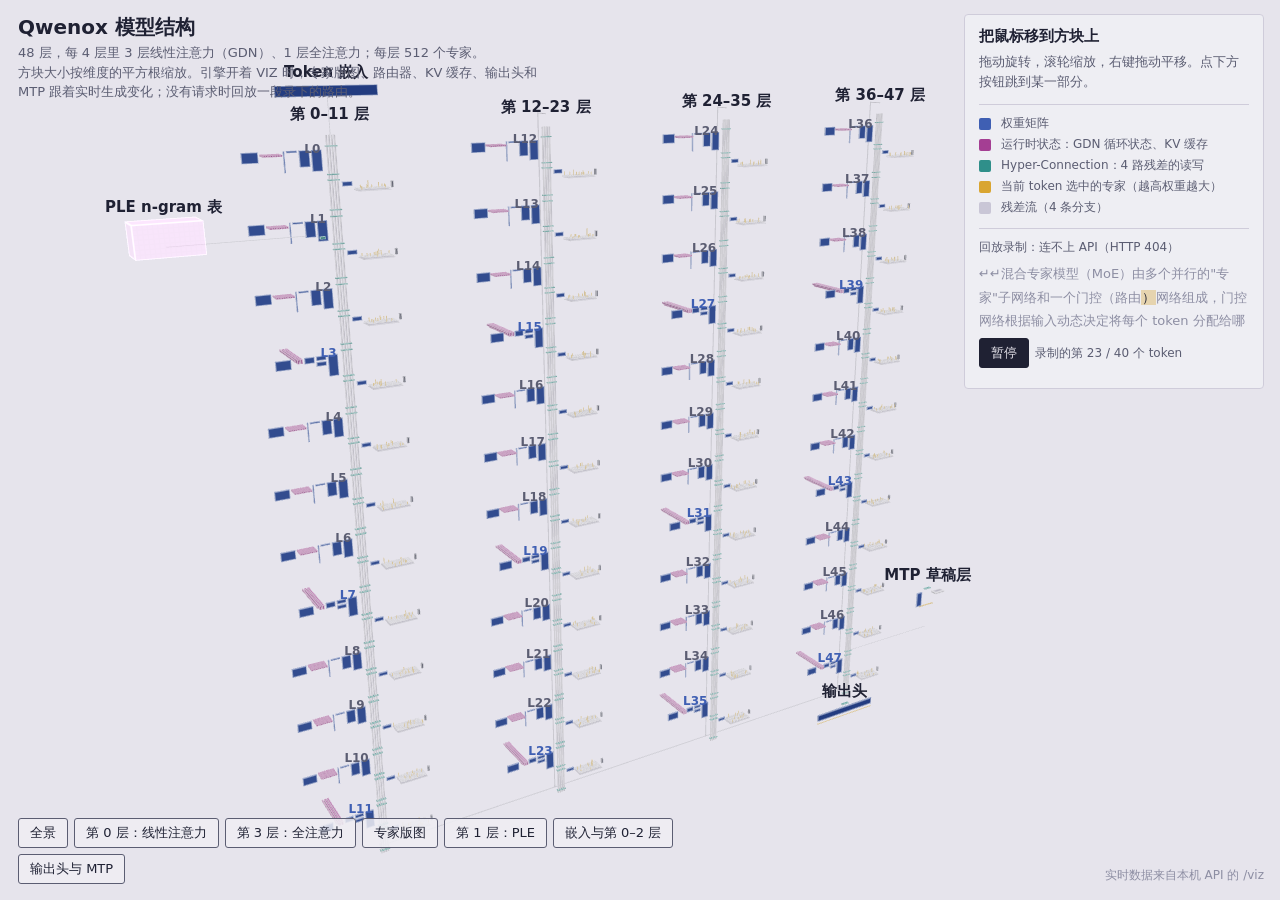
==== commit 398de4b1: "viz: 模型结构会随着解码自动变化" ====
--- a/src/api/static/viz-model.html
+++ b/src/api/static/viz-model.html
@@ -38,13 +38,20 @@
 aside { position: fixed; right: 16px; top: 14px; width: 300px; background: var(--panel); border: 1px solid var(--line); border-radius: 4px; padding: 12px 14px; }
 aside h2 { font-size: 15px; margin: 0 0 4px; font-weight: 600; }
 aside .shape { color: var(--blue); font-size: 13px; margin-bottom: 6px; }
-aside .desc { color: var(--ink2); font-size: 13px; line-height: 1.55; }
+aside .desc { color: var(--ink2); font-size: 13px; line-height: 1.55; white-space: pre-line; }
 .legend { margin-top: 12px; padding-top: 10px; border-top: 1px solid var(--line); display: grid; grid-template-columns: 14px 1fr; gap: 4px 8px; font-size: 12px; color: var(--ink2); align-items: center; }
 .legend i { width: 12px; height: 12px; border-radius: 2px; display: block; }
 .tok { margin-top: 12px; padding-top: 10px; border-top: 1px solid var(--line); font-size: 13px; }
 .tok .line { line-height: 1.8; color: var(--ink3); word-break: break-all; }
 .tok .line b { color: var(--ink); background: rgba(217,165,49,.35); font-weight: 400; padding: 0 1px; }
 .tok .ctl { display: flex; gap: 6px; margin-top: 6px; align-items: center; color: var(--ink2); font-size: 12px; }
+.tok .src { font-size: 12px; color: var(--ink2); margin-bottom: 6px; }
+.cand { margin-top: 8px; font-size: 12px; }
+.cand .ch { color: var(--ink2); margin-bottom: 3px; }
+.cand .cr { display: grid; grid-template-columns: 1fr 48px; gap: 6px; }
+.cand .cb { position: relative; z-index: 0; padding: 1px 4px; white-space: pre; overflow: hidden; text-overflow: ellipsis; }
+.cand .cb::before { content: ""; position: absolute; inset: 0; width: var(--w); background: rgba(63,95,179,.18); z-index: -1; }
+.cand .cp { text-align: right; color: var(--ink2); }
 .hint { position: fixed; right: 16px; bottom: 16px; color: var(--ink3); font-size: 12px; text-align: right; line-height: 1.5; }
 .nogl { position: fixed; inset: 0; display: none; place-items: center; color: var(--ink2); }
 </style>
@@ -54,7 +61,7 @@
 <div id="labels"></div>
 <header>
   <h1>Qwenox 模型结构</h1>
-  <p>48 层，每 4 层里 3 层线性注意力（GDN）、1 层全注意力；每层 512 个专家。<br>方块大小按维度的平方根缩放。版图里点亮的专家是一次真实请求录下的路由。</p>
+  <p>48 层，每 4 层里 3 层线性注意力（GDN）、1 层全注意力；每层 512 个专家。<br>方块大小按维度的平方根缩放。引擎开着 VIZ 时，专家版图、路由器、KV 缓存、输出头和 MTP 跟着实时生成变化；没有请求时回放一段录下的路由。</p>
 </header>
 <aside>
   <h2 id="i-name">把鼠标移到方块上</h2>
@@ -68,12 +75,14 @@
     <i style="background:#c9c6d6"></i><span>残差流（4 条分支）</span>
   </div>
   <div class="tok">
+    <div class="src" id="src" aria-live="polite"></div>
     <div class="line" id="tokline"></div>
     <div class="ctl"><button id="play" type="button" aria-pressed="true">暂停</button><span id="tokinfo"></span></div>
+    <div class="cand" id="cand"></div>
   </div>
 </aside>
 <nav id="nav"></nav>
-<div class="hint">不连服务，所有数据都在页面里</div>
+<div class="hint">实时数据来自本机 API 的 /viz</div>
 <div class="nogl" id="nogl">这个浏览器没有 WebGL2，无法显示 3D 视图。</div>
 
 <script>
@@ -148,6 +157,8 @@
 
 // ---- one layer ----
 const expertBase = [];       // per layer: index of its first expert box
+const routerBox = [], kvBoxes = [];  // live-driven boxes (router tint, cache length)
+let logitsBox = null, mtpBox = null;
 const EXP_X0 = 52, EXP_DX = 2.2, EXP_COLS = 32, EXP_ROWS = 16, EXP_W = 1.6;
 function hcBlock(name, x, top, what) {
   return box(name, x, top, 0, 26, 2.6, 7, C.hc, {
@@ -206,11 +217,11 @@
     // KV cache: long along z (the context axis), paged
     const kvLen = 120;
     for (const [i, nm] of [[0, "K 缓存"], [1, "V 缓存"]])
-      box(nm, x - 3 - i * 7, top, -kvLen / 2 + 10, 5, S(512), kvLen, C.kv, {
+      kvBoxes.push(box(nm, x - 3 - i * 7, top, -kvLen / 2 + 10, 5, S(512), kvLen, C.kv, {
         cells: [1, 10, 48], shape: "上下文长度 × 2 头 × 256（bf16，每页 256 token）",
-        desc: "全注意力层的 KV 缓存，沿 z 方向是上下文。按 256 token 一页分配，多个会话共享同一个页池，也可以存到 SSD 复用。",
-      });
-    box("索引器键缓存", x - 17, top, -kvLen / 2 + 10, 2.4, S(128), kvLen, C.kv, { cells: [1, 4, 48], shape: "每 4 token 一个键", desc: "索引器用的压缩键，给块打分时只扫它。" });
+        desc: "全注意力层的 KV 缓存，沿 z 方向是上下文（长度按对数缩放）。按 256 token 一页分配，多个会话共享同一个页池，也可以存到 SSD 复用。",
+      }));
+    kvBoxes.push(box("索引器键缓存", x - 17, top, -kvLen / 2 + 10, 2.4, S(128), kvLen, C.kv, { cells: [1, 4, 48], shape: "每 4 token 一个键", desc: "索引器用的压缩键，给块打分时只扫它。" }));
     x -= 24;
     wmat("o_proj", x, top, 0, 6144, 2560, { desc: "24 个头的输出乘上输出门后投回 2560 维。" });
     label("全注意力", X - 90, Y + 2, 0, "", 0, 1600);
@@ -219,7 +230,7 @@
   // --- MoE (right of the pipes) ---
   const mt = Y - 76;
   hcBlock("MoE 前 HC 读", X, mt, "read");
-  wmat("路由器 gate", X + 18 + S(2560), mt - 6, 0, 2560, 512, {
+  routerBox[l] = wmat("路由器 gate", X + 18 + S(2560), mt - 6, 0, 2560, 512, {
     desc: "给 512 个专家打分，softmax 后取前 10 个，权重再归一化到和为 1。",
   });
   box("", X + EXP_X0 + EXP_COLS * EXP_DX / 2 - 1, mt - 26, 0, EXP_COLS * EXP_DX + 2, 1.2, EXP_ROWS * EXP_DX + 2, C.tray, { pick: false });
@@ -256,14 +267,14 @@
     cells: [498, 25, 1], shape: "2560 → 248320",
     desc: "把隐藏状态投到整个词表，得到下一个 token 的 logits。decode 时它是单次最大的权重读取之一。",
   });
-  box("logits", X, top - 12 - S(2560) - 8, 0, S(248320), 2, 2, C.on, { cells: [498, 1, 1], shape: "248320", desc: "每个词一个分数；greedy 取最大，采样按温度和 top-k/top-p 抽。" });
+  logitsBox = box("logits", X, top - 12 - S(2560) - 8, 0, S(248320), 2, 2, C.on, { cells: [498, 1, 1], shape: "248320", desc: "每个词一个分数；greedy 取最大，采样按温度和 top-k/top-p 抽。" });
   label("输出头", X, top + 8, 0, "sec");
   // MTP: one extra layer that drafts the next tokens
   const MX = X + 330, MY = TOP - (PER_COL - 2) * LH;
   box("MTP 输入融合", MX, MY, 0, 26, 3, 8, C.hc, { shape: "隐藏状态 + 刚生成的 token", desc: "MTP 层拿主干最后的隐藏状态和刚生成的 token 嵌入，拼起来投影成自己的输入。" });
   wmat("MTP q/k/v", MX - 22, MY - 10, 0, 2560, 12288, { shape: "一层全注意力", desc: "MTP 草稿层本身是一层全注意力 + MoE，有自己的 KV 缓存。" });
   box("MTP 专家", MX + 50, MY - 22, 0, 40, 6, 20, C.off, { cells: [32, 1, 16], shape: "512 专家，取前 10", desc: "和主干一样的 MoE 结构（Q8 精度）。" });
-  box("MTP → 草稿 token", MX, MY - 60, 0, 60, 3, 3, C.on, {
+  mtpBox = box("MTP → 草稿 token", MX, MY - 60, 0, 60, 3, 3, C.on, {
     shape: "每轮猜 γ 个 token",
     desc: "草稿层连续猜几个 token，主干一次前向同时验证它们，猜对的全部收下。运行时视图里那根 MTP 柱状图就是每轮收下的个数。",
   });
@@ -468,6 +479,7 @@
   let extra = "";
   if (b.kind === "expert" && b.w > 0) extra = `当前 token 选中了它，权重 ${(b.w * 100).toFixed(0)}%。`;
   else if (b.kind === "expert") extra = "当前 token 没有选它。";
+  else if (b.note) extra = b.note;
   ds.textContent = (extra ? extra + "\n" : "") + b.desc;
 }
 
@@ -487,36 +499,179 @@
   }
 }
 
-// ---------------- recorded routing ----------------
-let tokIdx = 0, playing = !matchMedia("(prefers-reduced-motion: reduce)").matches;
+// ---------------- routing display (recorded replay + live) ----------------
+// playing: the pause button (live and replay). With reduced motion the
+// recording does not auto-advance until play is pressed; live data always runs.
+let tokIdx = 0, playing = true, demoAuto = !matchMedia("(prefers-reduced-motion: reduce)").matches;
 const playBtn = document.getElementById("play");
-playBtn.setAttribute("aria-pressed", String(playing)); playBtn.textContent = playing ? "暂停" : "播放";
-playBtn.addEventListener("click", () => { playing = !playing; playBtn.setAttribute("aria-pressed", String(playing)); playBtn.textContent = playing ? "暂停" : "播放"; });
+function syncPlayBtn() {
+  const on = playing && (mode === "live" || demoAuto);
+  playBtn.setAttribute("aria-pressed", String(on)); playBtn.textContent = on ? "暂停" : "播放";
+}
+playBtn.addEventListener("click", () => {
+  if (mode === "demo" && !demoAuto) { demoAuto = true; playing = true; } else playing = !playing;
+  syncPlayBtn();
+});
+// stage a box's instance data; the frame uploads each dirty set once
+function touch(b) { writeInst(b.set.data, b.slot, b); b.set.dirty = true; }
+for (let l = 0; l < L; l++) for (let e = 0; e < E; e++) { const b = boxes[expertBase[l] + e]; b.top = b.o[1] + b.s[1]; b.w = 0; }
+// 48 x 10 expert ids / weights (x255): selected experts rise as gold pillars
+function setRouting(ids, ws) {
+  for (let l = 0; l < L; l++) {
+    const base = expertBase[l];
+    for (let e = 0; e < E; e++) { const b = boxes[base + e]; if (b.w) { b.w = 0; b.s[1] = 2; b.o[1] = b.top - 2; b.c = C.off; touch(b); } }
+    for (let j = 0; j < K; j++) {
+      const id = ids[l * K + j]; if (id < 0 || id >= E) continue;
+      const b = boxes[base + id], w = ws[l * K + j] / 255;
+      b.w = w; b.s[1] = 3 + 22 * Math.sqrt(w); b.o[1] = b.top - 2; b.c = C.on; touch(b);
+    }
+  }
+  if (hovered && hovered.kind === "expert") { const h = hovered; hovered = null; setHover(h); }
+}
 function showToken(i) {
   tokIdx = (i + ROUTES.length) % ROUTES.length;
   const r = ROUTES[tokIdx];
-  for (let l = 0; l < L; l++) {
-    const base = expertBase[l];
-    for (let e = 0; e < E; e++) { const b = boxes[base + e]; if (b.w) { b.w = 0; b.s[1] = 2; b.o[1] = b.top - 2; b.c = C.off; } }
-    for (let j = 0; j < K; j++) {
-      const id = r.e[l * K + j]; if (id < 0) continue;
-      const b = boxes[base + id], w = r.w[l * K + j] / 255;
-      b.w = w; const h = 3 + 22 * Math.sqrt(w); b.s[1] = h; b.o[1] = b.top - 2; b.c = C.on;
-    }
-  }
-  // re-upload expert range (contiguous per layer in the opaque set)
-  for (let l = 0; l < L; l++) for (let e = 0; e < E; e++) { const b = boxes[expertBase[l] + e]; writeInst(opaque.data, b.slot, b); }
-  gl.bindBuffer(gl.ARRAY_BUFFER, opaque.ib); gl.bufferSubData(gl.ARRAY_BUFFER, 0, opaque.data);
-  const line = ROUTES.map((t, k) => k === tokIdx ? `<b>${esc(t.t)}</b>` : esc(t.t)).join("");
-  document.getElementById("tokline").innerHTML = line;
-  document.getElementById("tokinfo").textContent = `第 ${tokIdx + 1} / ${ROUTES.length} 个 token`;
-  if (hovered && hovered.kind === "expert") { const h = hovered; hovered = null; setHover(h); }
+  setRouting(r.e, r.w);
+  document.getElementById("tokline").innerHTML = ROUTES.map((t, k) => k === tokIdx ? `<b>${esc(t.t)}</b>` : esc(t.t)).join("");
+  document.getElementById("tokinfo").textContent = `录制的第 ${tokIdx + 1} / ${ROUTES.length} 个 token`;
 }
 function esc(s) { return s.replace(/[&<>]/g, c => ({ "&": "&amp;", "<": "&lt;", ">": "&gt;" }[c])).replace(/\n/g, "↵"); }
-for (let l = 0; l < L; l++) for (let e = 0; e < E; e++) { const b = boxes[expertBase[l] + e]; b.top = b.o[1] + b.s[1]; b.w = 0; }
-document.getElementById("tokline").addEventListener("click", () => {});
 showToken(0);
 let lastTok = 0;
+
+// ---------------- live: GET /viz from the API that served this page ----------------
+// #api=host:port points elsewhere; a local file without it only replays.
+// Same rules as /viz-live: only final positions are shown (the engine never
+// exposes the newest token, which may still be a rejected draft's row).
+const apiM = /api=([^&]+)/.exec(location.hash);
+const apiBase = apiM ? "http://" + decodeURIComponent(apiM[1]) : location.protocol.startsWith("http") ? "" : null;
+const srcEl = document.getElementById("src"), candEl = document.getElementById("cand");
+const PALE = hex("#d4d8f0");
+for (const b of routerBox) b.c0 = b.c.slice();
+for (const b of kvBoxes) { b.z1 = b.o[2] + b.s[2]; b.len0 = b.s[2]; }
+mtpBox.w0 = mtpBox.s[0]; mtpBox.cx = mtpBox.o[0] + mtpBox.s[0] / 2;
+let mode = "demo", live = null;
+syncPlayBtn();
+const liveQ = [];
+let lastLiveAt = -1e9, nextLiveAt = 0, logitsOff = 0, mtpOff = 0;
+const hexBytes = h => { const a = new Uint8Array((h || "").length >> 1); for (let i = 0; i < a.length; i++) a[i] = parseInt(h.substr(i * 2, 2), 16); return a; };
+const tokText = h => new TextDecoder("utf-8").decode(hexBytes(h));
+async function getJSON(u) { const r = await fetch(apiBase + u, { cache: "no-store" }); if (!r.ok) throw new Error("HTTP " + r.status); return r.json(); }
+
+// back to the recording; a finished request stays on screen for 6 s first
+function toDemo(msg) {
+  if (mode === "live" && (liveQ.length || performance.now() - lastLiveAt < 6000)) return;
+  srcEl.textContent = msg;
+  if (mode === "demo") return;
+  mode = "demo"; live = null; liveQ.length = 0; syncPlayBtn();
+  for (const b of routerBox) { b.c = b.c0.slice(); b.note = ""; touch(b); }
+  for (const b of kvBoxes) { b.s[2] = b.len0; b.o[2] = b.z1 - b.len0; b.note = ""; touch(b); }
+  mtpBox.s[0] = mtpBox.w0; mtpBox.o[0] = mtpBox.cx - mtpBox.w0 / 2; mtpBox.note = ""; touch(mtpBox);
+  candEl.innerHTML = "";
+  showToken(tokIdx);
+}
+
+let polling = false;
+async function poll() {
+  if (polling) return;
+  polling = true;
+  try {
+    const s = await getJSON("/viz");
+    if (!s.on) return toDemo("回放录制：引擎没开 VIZ（service.conf 设 VIZ=1 后重启服务）");
+    const act = s.slots.filter(x => x.req >= 0);
+    const pick = act.length ? act.reduce((a, b) => (b.req > a.req ? b : a)) : null;
+    const running = pick && (pick.state === 1 || pick.state === 2);
+    if (!live || !pick || live.req !== pick.req || live.slot !== pick.slot) {
+      if (!running) return toDemo("回放录制：引擎空闲，发一条消息就会切到实时");
+      live = {
+        slot: pick.slot, req: pick.req, n_prompt: pick.n_prompt, n_tok: pick.n_tok, state: pick.state,
+        next: Math.max(0, pick.n_prompt - 1, pick.n_tok - 24),  // joining late: start near the end
+        dec: new TextDecoder("utf-8"), text: [], m: new Map(),
+      };
+      liveQ.length = 0;
+      mode = "live"; syncPlayBtn();
+    }
+    for (let guard = 0; guard < 4; guard++) {
+      const d = await getJSON(`/viz?slot=${live.slot}&from=${live.next}&n=64`);
+      if (d.req !== live.req) break;
+      live.n_tok = d.n_tok; live.state = d.state;
+      for (const it of d.items) if (it.m >= 0) live.m.set(it.p, it.m);
+      let got = 0;
+      for (const it of d.items) {
+        if (it.p !== live.next || it.p >= d.final_end) break;
+        live.next++; got++;
+        if (it.p >= live.n_prompt) {
+          const t = it.sp ? tokText(it.b) : live.dec.decode(hexBytes(it.b), { stream: true });
+          live.text.push({ p: it.p, s: t });
+          if (live.text.length > 80) live.text.shift();
+        }
+        if (it.e) liveQ.push(it);
+      }
+      if (got) lastLiveAt = performance.now();
+      if (d.items.length < 64 || !got) break;
+    }
+    srcEl.textContent = `实时：第 ${live.slot + 1} 路，请求 ${live.req}，` +
+      (live.state === 3 ? "已结束" : live.state === 1 ? "预填充中" : "生成中");
+    if (live.state === 3) toDemo("回放录制：上一个请求已结束，发一条消息就会切到实时");
+  } catch (e) {
+    toDemo("回放录制：连不上 API（" + e.message + "）");
+  } finally {
+    polling = false;
+  }
+}
+if (apiBase === null) srcEl.textContent = "回放录制：本地打开，没有连服务（地址加 #api=主机:端口 可连）";
+else { srcEl.textContent = "回放录制：正在连接 API"; setInterval(poll, 300); poll(); }
+
+// spread each poll's tokens over the poll interval; a backlog (paused, tab
+// in background) is cut to the newest few
+function livePump(t) {
+  if (!liveQ.length || t < nextLiveAt) return;
+  if (liveQ.length > 24) liveQ.splice(0, liveQ.length - 6);
+  const it = liveQ.shift();
+  nextLiveAt = t + Math.max(18, Math.min(110, 300 / (liveQ.length + 1)));
+  applyLive(it, t);
+}
+function applyLive(it, t) {
+  setRouting(it.e, it.w);
+  // router tint: pale = this layer's routing is undecided (high entropy)
+  const hmax = Math.log(512);
+  for (let l = 0; l < L; l++) {
+    const b = routerBox[l], ent = it.h ? it.h[l] / 1000 : -1, mass = it.c ? it.c[l] / 1000 : -1;
+    if (ent < 0) continue;
+    const u = Math.min(1, Math.max(0, (ent - 1.5) / 3.5));
+    b.c = b.c0.map((v, i) => v + (PALE[i] - v) * u);
+    b.note = `当前 token 在这一层的路由熵 ${ent.toFixed(2)}（上限 ${hmax.toFixed(2)}），选中的 10 个专家占 ${(mass * 100).toFixed(0)}% 概率。颜色越浅，这一层越拿不准该交给谁。`;
+    touch(b);
+  }
+  // caches grow with the context (log scale: 1 token .. 256K)
+  const n = live.n_tok, len = 12 + 108 * Math.log1p(n) / Math.log1p(262144);
+  for (const b of kvBoxes) { b.s[2] = len; b.o[2] = b.z1 - len; b.note = `当前会话的上下文是 ${n} 个 token。`; touch(b); }
+  logitsBox.hl = 1; touch(logitsBox); logitsOff = t + 120;
+  // a verify round's tokens leave the engine back to back (< 3 ms apart)
+  if (it.p >= live.n_prompt) {
+    const m = live.m.get(it.p), pm = live.m.get(it.p - 1);
+    if (m !== undefined && (pm === undefined || m - pm > 3)) {
+      let k = 1;
+      while (live.m.has(it.p + k) && live.m.get(it.p + k) - live.m.get(it.p + k - 1) <= 3) k++;
+      mtpBox.s[0] = 14 * k; mtpBox.o[0] = mtpBox.cx - 7 * k; mtpBox.hl = 1;
+      mtpBox.note = `这一轮主干一次收下了 ${k} 个 token。1 表示草稿全被拒，只收下主干自己算出的那一个。`;
+      touch(mtpBox); mtpOff = t + 260;
+    }
+  }
+  document.getElementById("tokline").innerHTML =
+    live.text.map(x => x.p === it.p ? `<b>${esc(x.s)}</b>` : esc(x.s)).join("") || "（还在 prompt 里）";
+  document.getElementById("tokinfo").textContent = `位置 ${it.p + 1} / ${n}`;
+  renderCand(it);
+  if (hovered && hovered.note !== undefined && hovered.kind !== "expert") { const h = hovered; hovered = null; setHover(h); }
+}
+function renderCand(it) {
+  if (!it.k) { candEl.innerHTML = ""; return; }
+  candEl.innerHTML = '<div class="ch">下一个 token 的候选</div>' + it.k.map((id, j) => {
+    const pr = it.q[j] / 10000, s = it.kb ? tokText(it.kb[j]) : "#" + id;
+    return `<div class="cr"><span class="cb" style="--w:${Math.max(1, pr * 100).toFixed(1)}%">${esc(s) || "␠"}</span>` +
+      `<span class="cp">${(pr * 100).toFixed(pr < 0.1 ? 1 : 0)}%</span></div>`;
+  }).join("");
+}
 
 // ---------------- frame ----------------
 function frame(t) {
@@ -529,7 +684,14 @@
     cam.dist *= Math.exp(Math.log(goal.dist / cam.dist) * k);
     if (Math.abs(Math.log(goal.dist / cam.dist)) < 0.002 && Math.hypot(...sub(goal.t, cam.t)) < 0.5) goal = null;
   }
-  if (playing && t - lastTok > 450) { lastTok = t; showToken(tokIdx + 1); }
+  if (mode === "demo" && playing && demoAuto && t - lastTok > 450) { lastTok = t; showToken(tokIdx + 1); }
+  if (mode === "live" && playing) livePump(t);
+  if (logitsOff && t > logitsOff) { logitsOff = 0; logitsBox.hl = logitsBox === hovered ? 1 : 0; touch(logitsBox); }
+  if (mtpOff && t > mtpOff) { mtpOff = 0; mtpBox.hl = mtpBox === hovered ? 1 : 0; touch(mtpBox); }
+  for (const st of [opaque, transp]) if (st.dirty) {
+    st.dirty = false;
+    gl.bindBuffer(gl.ARRAY_BUFFER, st.ib); gl.bufferSubData(gl.ARRAY_BUFFER, 0, st.data);
+  }
   const e = eye();
   VP = mm(persp(FOV, W / H, Math.max(1, cam.dist * 0.01), cam.dist * 8 + 6000), lookAt(e, cam.t, [0, 1, 0]));
   gl.viewport(0, 0, cv.width, cv.height);
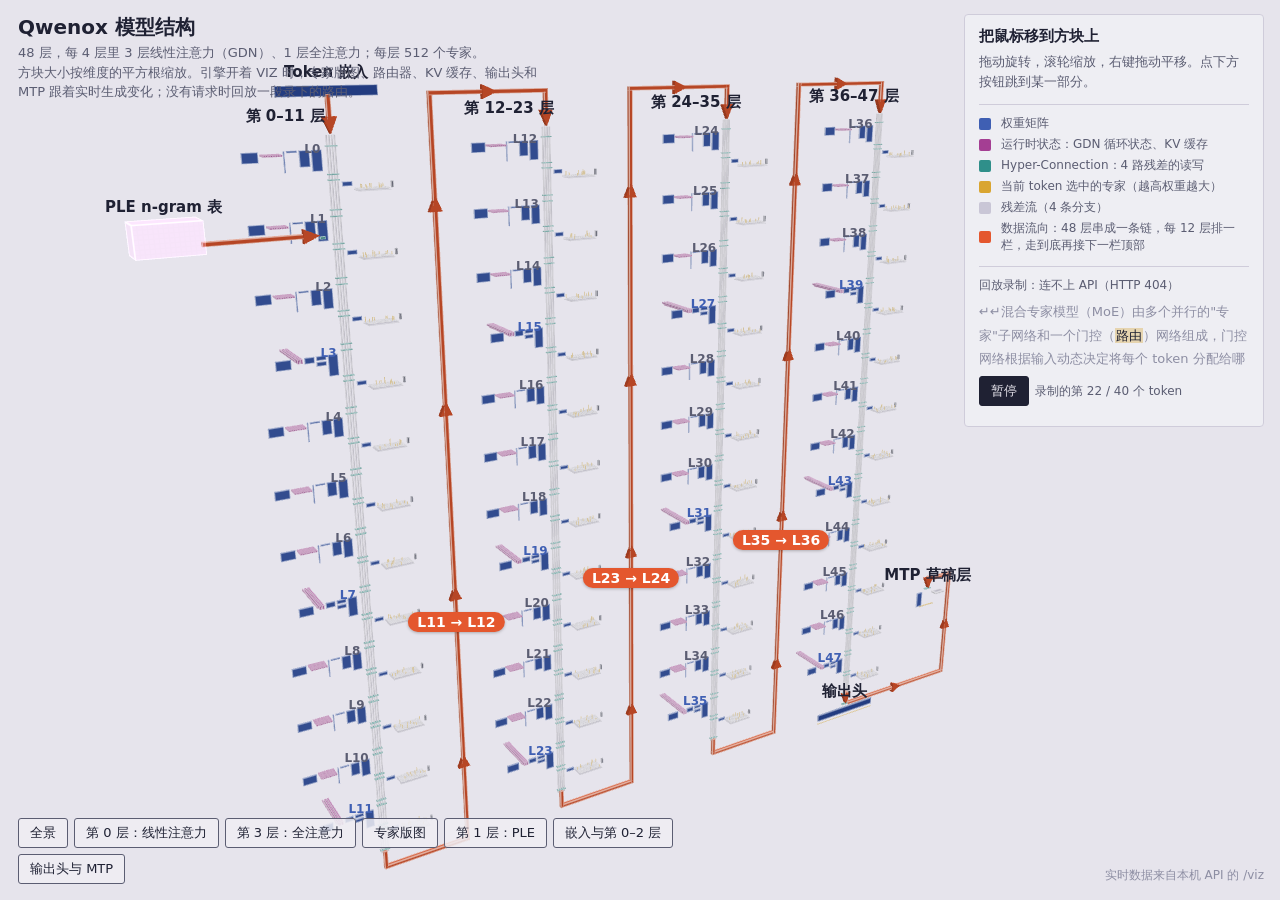
==== commit 5f7257ae: "viz: 模型结构图加数据流箭头——换栏线走列间空隙、三角箭头头，标出 L11→L12 等，嵌入/PLE/输出头/MTP 同样标方向" ====
--- a/src/api/static/viz-model.html
+++ b/src/api/static/viz-model.html
@@ -22,6 +22,7 @@
 .lb.sec { font-size: 15px; font-weight: 600; color: var(--ink); }
 .lb.ly { font-size: 12px; font-weight: 600; color: var(--ink2); transform: translate(-100%, -50%); }
 .lb.ly.qsa { color: var(--blue); }
+.lb.flow { transform: translate(-50%, -50%); font-size: 14px; font-weight: 700; color: #fff; background: #e4572e; padding: 2px 9px; border-radius: 11px; box-shadow: 0 1px 3px rgba(0,0,0,.25); }
 
 header { position: fixed; left: 18px; top: 14px; max-width: 520px; pointer-events: none; }
 h1 { font-size: 20px; font-weight: 600; margin: 0 0 2px; }
@@ -73,6 +74,7 @@
     <i style="background:#2f8f8a"></i><span>Hyper-Connection：4 路残差的读写</span>
     <i style="background:#d9a531"></i><span>当前 token 选中的专家（越高权重越大）</span>
     <i style="background:#c9c6d6"></i><span>残差流（4 条分支）</span>
+    <i style="background:#e4572e"></i><span>数据流向：48 层串成一条链，每 12 层排一栏，走到底再接下一栏顶部</span>
   </div>
   <div class="tok">
     <div class="src" id="src" aria-live="polite"></div>
@@ -122,6 +124,34 @@
 }
 function label(text, x, y, z, cls = "", near = 0, far = 1e9) { labels.push({ p: [x, y, z], text, cls, near, far }); }
 
+// ---- data-flow arrows: thick shafts (boxes) + triangular heads (own mesh) ----
+const FLOW = hex("#e4572e"), FW = 10, HW = 32, HL = 36;
+const heads = { up: [], down: [], left: [], right: [] };
+function head(dir, x, y, z) {               // (x, y) = tip
+  const v = dir === "up" || dir === "down";
+  const s = v ? [HW, HL, FW + 2] : [HL, HW, FW + 2];
+  const o = [v ? x - HW / 2 : (dir === "right" ? x - HL : x),
+             v ? (dir === "up" ? y - HL : y) : y - HW / 2, z - s[2] / 2];
+  heads[dir].push({ o, s, c: FLOW, a: 1, cells: [1, 1, 1], hl: 0 });
+}
+// axis-aligned polyline; head at the end, plus evenly spaced heads along long segments
+function flow(pts, z = 0, midMin = 260, every = 550) {
+  for (let i = 0; i + 1 < pts.length; i++) {
+    let [xa, ya] = pts[i], [xb, yb] = pts[i + 1];
+    const dir = xa === xb ? (yb > ya ? "up" : "down") : (xb > xa ? "right" : "left");
+    const len = Math.hypot(xb - xa, yb - ya), last = i + 2 === pts.length;
+    if (last) { const k = (len - HL + 1) / len; xb = xa + (xb - xa) * k; yb = ya + (yb - ya) * k; }
+    if (xa === xb) box("", xa, Math.max(ya, yb) + FW / 2, z, FW, Math.abs(yb - ya) + FW, FW, FLOW, { pick: false });
+    else box("", (xa + xb) / 2, ya + FW / 2, z, Math.abs(xb - xa) + FW, FW, FW, FLOW, { pick: false });
+    if (len >= midMin) {
+      const d = { up: [0, 1], down: [0, -1], right: [1, 0], left: [-1, 0] }[dir];
+      const [mx, my] = pts[i], n = Math.max(1, Math.round(len / every));
+      for (let k = 0; k < n; k++) { const m = (k + 0.5) * len / n + HL / 2; head(dir, mx + d[0] * m, my + d[1] * m, z); }
+    }
+    if (last) head(dir, pts[i + 1][0], pts[i + 1][1], z);
+  }
+}
+
 const COLW = 520, LH = 150, TOP = 0, PER_COL = 12;
 const layerOrigin = l => [Math.floor(l / PER_COL) * COLW, TOP - (l % PER_COL) * LH];
 const PIPES = [-9, -3, 3, 9];                 // x of the 4 residual branches
@@ -134,13 +164,11 @@
       shape: "4 × 2560", pick: true,
       desc: "Hyper-Connection 把残差流扩成 4 条分支，每条 2560 维。每个子层读时把 4 路混成 1 路，写回时再按学到的系数分发到 4 路。",
     });
-  if (c < L / PER_COL - 1) {           // bottom of this column -> top of the next
-    const yb = y1 - 6, xn = (c + 1) * COLW;
-    box("", x0, yb + 6, -40, 3, 6, 3, C.conn, { pick: false });
-    box("", (x0 + xn) / 2, yb, -40, xn - x0, 2, 2, C.conn, { pick: false });
-    box("", xn, y0 + 30, -40, 2, y0 + 30 - yb, 2, C.conn, { pick: false });
-    box("", (x0 + xn) / 2 + COLW / 2 - (xn - x0) / 2 + 0, y0 + 30, -40, 0.01, 0.01, 0.01, C.conn, { pick: false });
-    box("", xn, y0 + 30, -40 + 20, 2, 2, 40, C.conn, { pick: false });
+  if (c < L / PER_COL - 1) {           // bottom of this column -> up the gap -> top of the next
+    const xn = (c + 1) * COLW, xg = x0 + 231, yb = y1 - 45, yt = TOP + 100;
+    flow([[x0, y1], [x0, yb], [xg, yb], [xg, yt], [xn, yt], [xn, y0 + 2]]);
+    const a = c * PER_COL + PER_COL - 1;
+    label(`L${a} → L${a + 1}`, xg, yb + (yt - yb) / 3, 0, "flow");
   }
 }
 
@@ -152,7 +180,7 @@
     desc: "每个 token id 取一行 2560 维向量，复制成 4 份作为残差流的 4 条分支的起点。",
   });
   label("Token 嵌入", 0, top + 6, 0, "sec");
-  box("", 0, top - S(2560), 0, 1.2, 120 - S(2560) - 18 + 0.01, 1.2, C.conn, { pick: false });
+  flow([[0, top - S(2560)], [0, TOP + 20]]);
 }
 
 // ---- one layer ----
@@ -253,7 +281,7 @@
       desc: "按前几个 token 的哈希查一张极大的 n-gram 嵌入表（放主机内存/SSD，按需流式读），经长度 4、空洞 3 的卷积和门控后注入第 1 层残差流。",
     });
     box("PLE 门控 + 卷积", X - 40, Y - 44, 18, 12, 6, 6, C.hc, { shape: "2560", desc: "把 n-gram 嵌入做卷积并门控后加进残差流。" });
-    box("", X - 220, Y - 40, 18, 290, 1.2, 1.2, C.conn, { pick: false });
+    flow([[X - 290, Y - 41], [X - 47, Y - 41]], 18);
     label("PLE n-gram 表", X - 360, Y + 18, 0, "sec", 0, 5200);
   }
 }
@@ -278,13 +306,14 @@
     shape: "每轮猜 γ 个 token",
     desc: "草稿层连续猜几个 token，主干一次前向同时验证它们，猜对的全部收下。运行时视图里那根 MTP 柱状图就是每轮收下的个数。",
   });
-  box("", (X + MX) / 2, MY - 140, 0, MX - X, 1.2, 1.2, C.conn, { pick: false });
+  flow([[X, TOP - PER_COL * LH + 10], [X, top + 1]]);                        // L47 -> final HC mix
+  flow([[X + 13, top - 1.5], [MX + 95, top - 1.5], [MX + 95, MY + 30], [MX, MY + 30], [MX, MY + 1]]);
   label("MTP 草稿层", MX, MY + 10, 0, "sec");
 }
-label("第 0–11 层", 0, TOP + 40, 0, "sec", 1400);
-label("第 12–23 层", COLW, TOP + 40, 0, "sec", 1400);
-label("第 24–35 层", 2 * COLW, TOP + 40, 0, "sec", 1400);
-label("第 36–47 层", 3 * COLW, TOP + 40, 0, "sec", 1400);
+label("第 0–11 层", 0 - 95, TOP + 40, 0, "sec", 1400);
+label("第 12–23 层", COLW - 95, TOP + 40, 0, "sec", 1400);
+label("第 24–35 层", 2 * COLW - 95, TOP + 40, 0, "sec", 1400);
+label("第 36–47 层", 3 * COLW - 95, TOP + 40, 0, "sec", 1400);
 
 // ---------------- WebGL ----------------
 const cv = document.getElementById("gl");
@@ -302,6 +331,7 @@
 const FS = `#version 300 es
 precision highp float;
 in vec3 vl; in vec3 vn; in vec4 vc; in vec3 vcell; in float vhl; out vec4 o;
+uniform float edges;
 void main(){
   vec3 an = abs(vn);
   float diff = 0.62 + 0.30*max(dot(vn, normalize(vec3(0.35,0.85,0.4))),0.0) + 0.08*max(dot(vn, normalize(vec3(-0.6,0.2,0.7))),0.0);
@@ -311,12 +341,12 @@
   vec3 dl = abs(fract(g-0.5)-0.5)/max(fw,vec3(1e-4));
   vec3 gline = (1.0-clamp(dl,0.0,1.0)) * (1.0-smoothstep(0.12,0.35,fw)) * (1.0-an);
   float line = max(max(gline.x,gline.y),gline.z);
-  col = mix(col, col*0.80, line*0.7);
+  col = mix(col, col*0.80, line*0.7*edges);
   // box edges
   vec3 fe = fwidth(vl); vec3 de = min(vl,1.0-vl)/max(fe,vec3(1e-4));
   de = mix(de, vec3(1e4), an);
   float edge = 1.0-clamp(min(min(de.x,de.y),de.z)-0.2,0.0,1.0);
-  col = mix(col, mix(vec3(1.0), vec3(0.85,0.62,0.12), vhl), edge*(0.55+0.45*vhl));
+  col = mix(col, mix(vec3(1.0), vec3(0.85,0.62,0.12), vhl), edge*(0.55+0.45*vhl)*edges);
   col = mix(col, col*1.18+0.06, vhl*0.5);
   o = vec4(col, vc.a);
 }`;
@@ -325,7 +355,7 @@
 gl.attachShader(prog, sh(gl.VERTEX_SHADER, VS)); gl.attachShader(prog, sh(gl.FRAGMENT_SHADER, FS));
 gl.linkProgram(prog);
 if (!gl.getProgramParameter(prog, gl.LINK_STATUS)) throw new Error(gl.getProgramInfoLog(prog));
-const uVP = gl.getUniformLocation(prog, "vp");
+const uVP = gl.getUniformLocation(prog, "vp"), uEdges = gl.getUniformLocation(prog, "edges");
 
 // cube in [0,1]^3
 const cube = [];
@@ -339,11 +369,27 @@
     cube.push(...v, ...nrm);
   }
 }
+// triangular prism in [0,1]^3, tip pointing along dir; outward normals, CCW winding
+function prism(dir) {
+  const map = { up: (u, v) => [u, v], down: (u, v) => [u, 1 - v], right: (u, v) => [v, u], left: (u, v) => [1 - v, u] }[dir];
+  const t = [[0, 0], [1, 0], [0.5, 1]].map(([u, v]) => map(u, v));
+  const P = (i, z) => [t[i][0], t[i][1], z], ctr = [0.5, 0.4, 0.5];
+  const tris = [[P(0, 1), P(1, 1), P(2, 1)], [P(0, 0), P(2, 0), P(1, 0)]];
+  for (let i = 0; i < 3; i++) { const j = (i + 1) % 3; tris.push([P(i, 0), P(j, 0), P(j, 1)], [P(i, 0), P(j, 1), P(i, 1)]); }
+  const out = [];
+  for (let [a, b, c] of tris) {
+    let n = norm(cross(sub(b, a), sub(c, a)));
+    const m = mul(add(add(a, b), c), 1 / 3);
+    if (dot(n, sub(m, ctr)) < 0) { [b, c] = [c, b]; n = mul(n, -1); }
+    for (const v of [a, b, c]) out.push(...v, ...n);
+  }
+  return out;
+}
 const STRIDE = 14;
-function makeSet(list) {
+function makeSet(list, geom = cube) {
   const vao = gl.createVertexArray(); gl.bindVertexArray(vao);
   const vb = gl.createBuffer(); gl.bindBuffer(gl.ARRAY_BUFFER, vb);
-  gl.bufferData(gl.ARRAY_BUFFER, new Float32Array(cube), gl.STATIC_DRAW);
+  gl.bufferData(gl.ARRAY_BUFFER, new Float32Array(geom), gl.STATIC_DRAW);
   gl.enableVertexAttribArray(0); gl.vertexAttribPointer(0, 3, gl.FLOAT, false, 24, 0);
   gl.enableVertexAttribArray(1); gl.vertexAttribPointer(1, 3, gl.FLOAT, false, 24, 12);
   const data = new Float32Array(list.length * STRIDE);
@@ -355,7 +401,7 @@
     gl.enableVertexAttribArray(loc); gl.vertexAttribPointer(loc, sz, gl.FLOAT, false, STRIDE * 4, off * 4);
     gl.vertexAttribDivisor(loc, 1);
   }
-  const set = { vao, ib, data, n: list.length, list };
+  const set = { vao, ib, data, n: list.length, list, nv: geom.length / 6 };
   list.forEach(b => (b.set = set));
   return set;
 }
@@ -387,6 +433,7 @@
   const z = norm(sub(e, c)), x = norm(cross(up, z)), y = cross(z, x);
   return [x[0], y[0], z[0], 0, x[1], y[1], z[1], 0, x[2], y[2], z[2], 0, -dot(x, e), -dot(y, e), -dot(z, e), 1];
 }
+const headSets = Object.entries(heads).filter(([, l]) => l.length).map(([d, l]) => makeSet(l, prism(d)));
 function mm(a, b) { const r = new Array(16).fill(0); for (let i = 0; i < 4; i++) for (let j = 0; j < 4; j++) for (let k = 0; k < 4; k++) r[j * 4 + i] += a[k * 4 + i] * b[j * 4 + k]; return r; }
 
 // ---------------- camera ----------------
@@ -700,7 +747,11 @@
   gl.enable(gl.DEPTH_TEST); gl.enable(gl.CULL_FACE);
   gl.useProgram(prog); gl.uniformMatrix4fv(uVP, false, VP);
   gl.disable(gl.BLEND); gl.depthMask(true);
+  gl.uniform1f(uEdges, 1);
   gl.bindVertexArray(opaque.vao); gl.drawArraysInstanced(gl.TRIANGLES, 0, 36, opaque.n);
+  gl.uniform1f(uEdges, 0);
+  for (const hs of headSets) { gl.bindVertexArray(hs.vao); gl.drawArraysInstanced(gl.TRIANGLES, 0, hs.nv, hs.n); }
+  gl.uniform1f(uEdges, 1);
   gl.enable(gl.BLEND); gl.blendFunc(gl.SRC_ALPHA, gl.ONE_MINUS_SRC_ALPHA); gl.depthMask(false);
   gl.bindVertexArray(transp.vao); gl.drawArraysInstanced(gl.TRIANGLES, 0, 36, transp.n);
   gl.depthMask(true);
